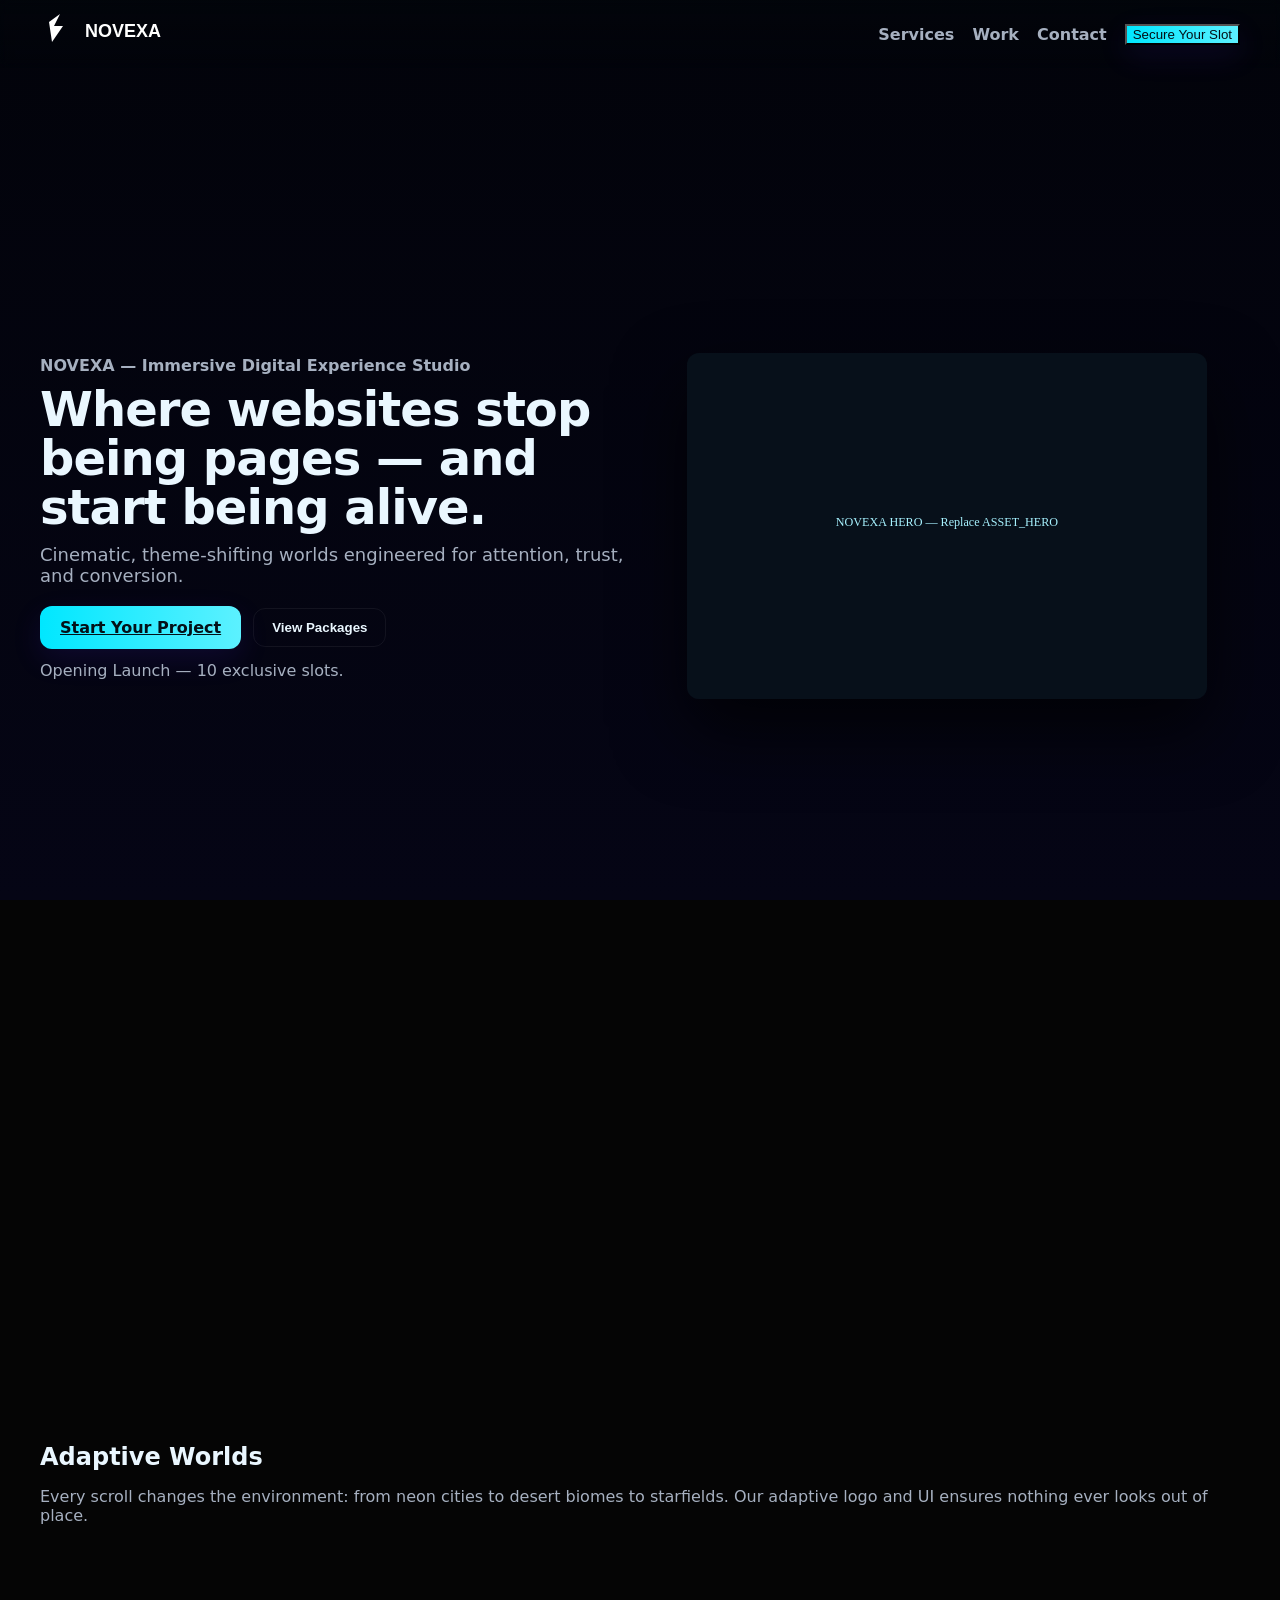
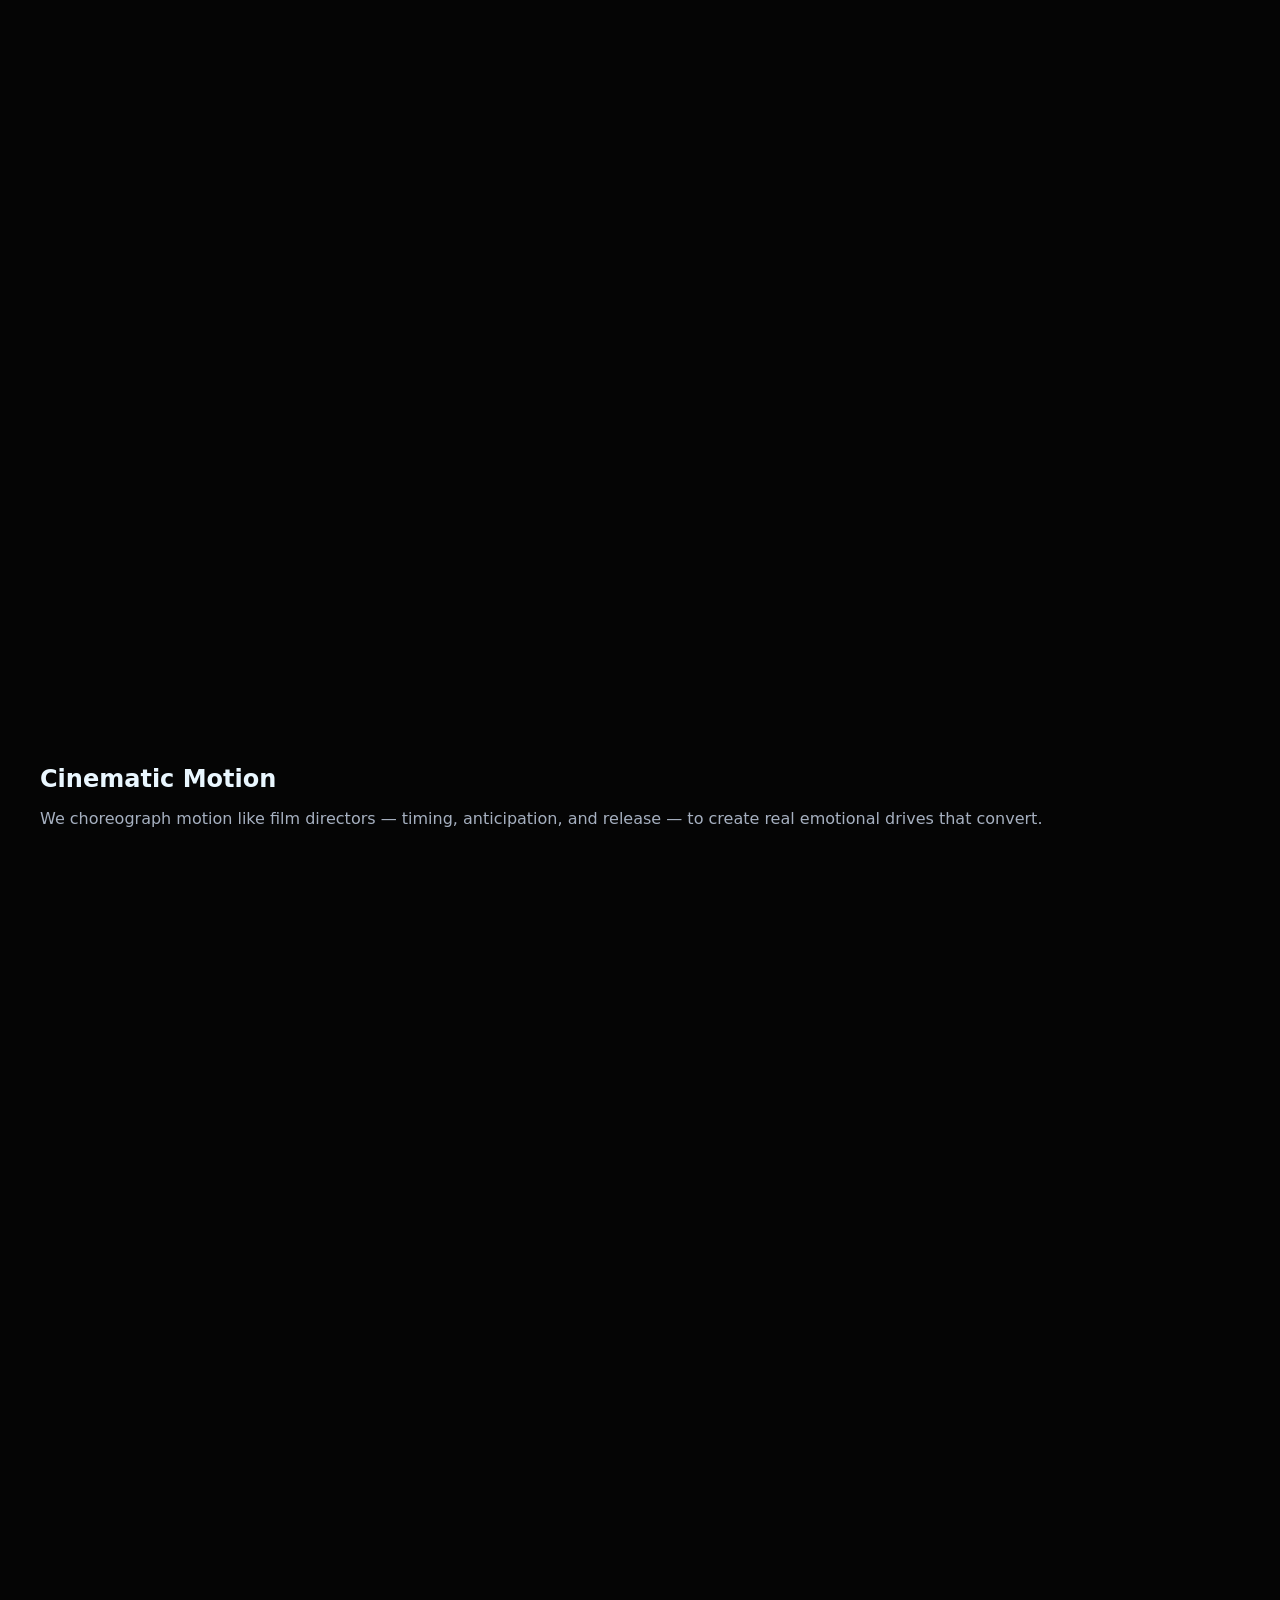
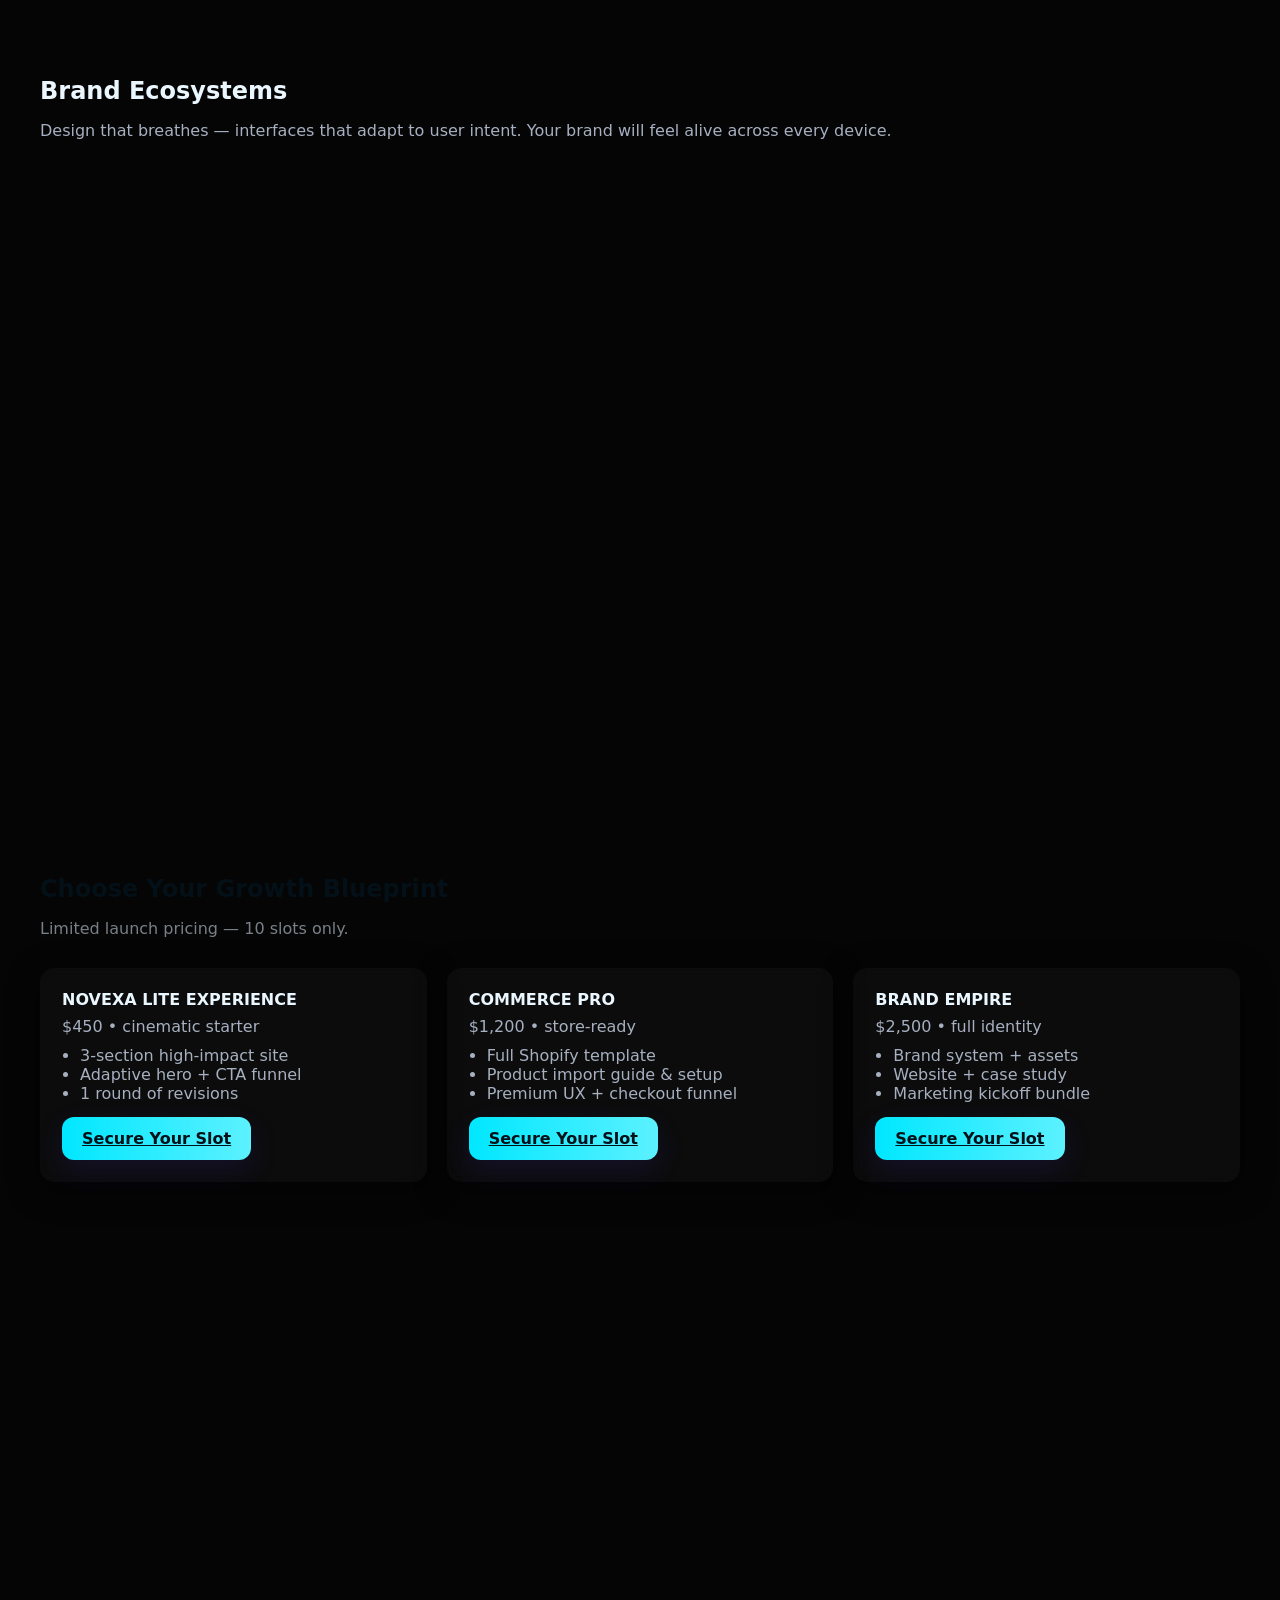
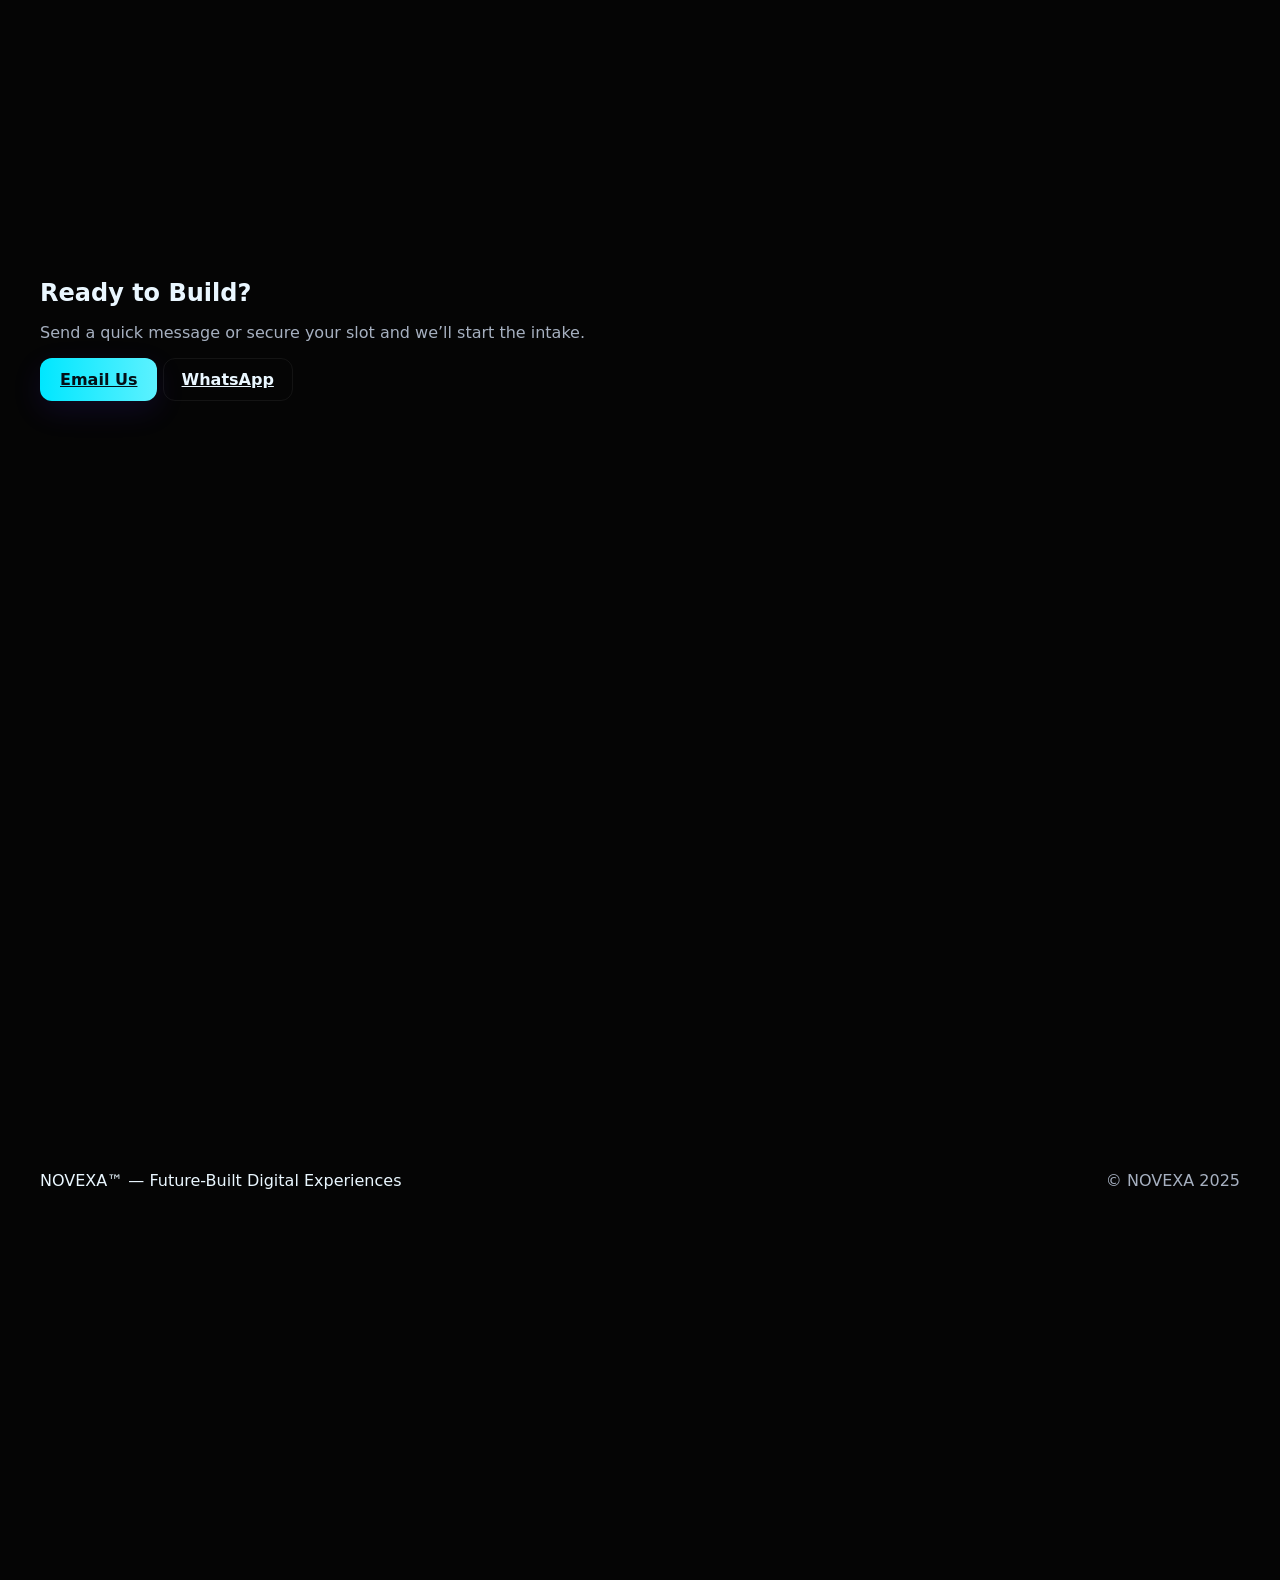
==== index.html @ 8b615572 "Update index.html" ====
<!-- START OF NOVEXA single-file site -->
<!doctype html>
<html lang="en">
<head>
<meta charset="utf-8" />
<meta name="viewport" content="width=device-width,initial-scale=1" />
<title>NOVEXA — Immersive Digital Experience Studio</title>
<style>
:root{
  --bg:#050505;--panel:rgba(255,255,255,0.03);--text:#EAF7FF;--muted:#A6B0C0;
  --accent1:#00C8FF;--accent2:#5B2FFD;--transition:350ms cubic-bezier(.16,.8,.24,1);
  --max-width:1200px;
}
html,body{height:100%;margin:0;padding:0;background:var(--bg);color:var(--text);font-family:Inter,system-ui,Arial;-webkit-font-smoothing:antialiased}
#novexa-app{min-height:100vh;}

/* Header */
.site-header{position:fixed;top:0;left:0;right:0;z-index:999;background:linear-gradient(180deg, rgba(2,6,11,0.6), rgba(2,6,11,0.15));backdrop-filter: blur(6px);padding:12px 20px;}
.header-inner{max-width:var(--max-width);margin:0 auto;display:flex;align-items:center;justify-content:space-between;gap:12px;}
#novexa-logo{width:140px;height:auto;display:block;transition:filter var(--transition), transform var(--transition);}
.nav-links{display:flex;gap:18px;align-items:center;}
.nav-links a{color:var(--muted);text-decoration:none;font-weight:600}

/* Sections */
.novexa-section{min-height:80vh;padding:112px 20px 80px;display:flex;align-items:center;position:relative;}
.container{max-width:var(--max-width);margin:0 auto;width:100%;}
.novexa-hero{min-height:92vh;display:flex;align-items:center;}
.hero-stage{display:flex;gap:28px;align-items:center;}
.hero-left{flex:1;}
.hero-right{flex:1;display:flex;justify-content:center;align-items:center}

/* Hero text */
.kicker{color:var(--muted);font-weight:600;margin-bottom:10px}
.hero-title{font-size:48px;line-height:1.02;margin:0 0 12px;font-weight:800;letter-spacing:-0.02em}
.hero-sub{color:var(--muted);margin:0 0 20px;font-size:18px}
.btn{display:inline-block;padding:12px 20px;border-radius:12px;font-weight:700;cursor:pointer;border:none}
.btn-primary{background:linear-gradient(90deg,var(--accent1),var(--accent2));color:#041017;box-shadow:0 10px 30px rgba(91,47,253,0.12)}
.btn-outline{background:transparent;border:1px solid rgba(255,255,255,0.06);color:var(--text);padding:11px 18px;border-radius:12px}

/* Packages */
.pricing-grid{display:grid;grid-template-columns:repeat(auto-fit,minmax(220px,1fr));gap:20px;margin-top:30px}
.pkg{background:var(--panel);padding:22px;border-radius:14px;backdrop-filter: blur(6px);box-shadow:0 8px 30px rgba(0,0,0,0.6);transition:transform var(--transition)}
.pkg:hover{transform:translateY(-8px)}
.pkg h4{margin:0 0 6px;font-size:16px}

/* Modal */
#novexa-modal{display:none;position:fixed;inset:0;background:rgba(2,6,11,0.75);z-index:2200;align-items:center;justify-content:center}
.modal-card{background:#061018;padding:20px;border-radius:12px;max-width:720px;width:94%}

/* logos switching helpers */
.use-white { filter: none; }
.use-black svg * { fill: #000 !important; }

/* theme specific helpers (can be extended) */
body[data-theme="neon"]{ --accent1:#00E7FF; --accent2:#5CF1FF; background:linear-gradient(180deg,#02030a,#050515) }
body[data-theme="light"]{ background:#F6F7FB; color:#07101a }
body[data-theme="desert"]{ background:linear-gradient(180deg,#0e0b06,#1b140d) }
body[data-theme="space"]{ background:linear-gradient(180deg,#030617,#0b1220) }

/* Responsive */
@media (max-width:900px){
  .hero-title{font-size:28px}
  #novexa-logo{width:110px}
  .hero-stage{flex-direction:column-reverse;gap:20px}
  .novexa-section{padding:48px 12px}
}
</style>

</head>
<body>
<div id="novexa-app">
  <!-- HEADER -->
  <header class="site-header" role="banner">
    <div class="header-inner">
      <div id="novexa-logo" class="use-white" aria-hidden="false">
        <svg width="220" height="40" viewBox="0 0 440 80" xmlns="http://www.w3.org/2000/svg" aria-label="NOVEXA logo">
          <g fill="#FFFFFF" transform="translate(0,0)">
            <text x="90" y="50" font-family="Space Grotesk, Arial" font-size="36" font-weight="700">NOVEXA</text>
            <path d="M18 20 L40 4 L28 28 L46 28 L24 60 Z" fill="#FFFFFF" transform="translate(0,0)"/>
          </g>
        </svg>
      </div>

      <nav class="nav-links" role="navigation" aria-label="Primary">
        <a href="#services">Services</a>
        <a href="#case-studies">Work</a>
        <a href="#contact">Contact</a>
        <button class="btn-primary" id="openModalTop">Secure Your Slot</button>
      </nav>
    </div>
  </header>

  <!-- HERO -->
  <main>
    <section class="novexa-section novexa-hero" data-theme="neon" id="home">
      <div class="container">
        <div class="hero-stage">
          <div class="hero-left">
            <div class="kicker">NOVEXA — Immersive Digital Experience Studio</div>
            <h1 class="hero-title">Where websites stop being pages — and start being alive.</h1>
            <p class="hero-sub">Cinematic, theme-shifting worlds engineered for attention, trust, and conversion.</p>
            <div style="display:flex;gap:12px;align-items:center">
              <a class="btn btn-primary" href="mailto:novexa.designs@gmail.com?subject=Start%20Project%20-%20NOVEXA">Start Your Project</a>
              <button class="btn btn-outline" id="scrollToPackages">View Packages</button>
            </div>
            <p style="margin-top:12px;color:var(--muted)">Opening Launch — 10 exclusive slots.</p>
          </div>

          <div class="hero-right">
            <img id="hero-img" src="ASSET_HERO" alt="hero visual" style="max-width:520px;border-radius:12px;box-shadow:0 30px 70px rgba(0,0,0,0.7)" />
          </div>
        </div>
      </div>
    </section>

    <section class="novexa-section" data-theme="desert">
      <div class="container">
        <h2 style="margin:0 0 10px">Adaptive Worlds</h2>
        <p style="color:var(--muted)">Every scroll changes the environment: from neon cities to desert biomes to starfields. Our adaptive logo and UI ensures nothing ever looks out of place.</p>
      </div>
    </section>

    <section class="novexa-section" data-theme="space">
      <div class="container">
        <h2 style="margin:0 0 10px">Cinematic Motion</h2>
        <p style="color:var(--muted)">We choreograph motion like film directors — timing, anticipation, and release — to create real emotional drives that convert.</p>
      </div>
    </section>

    <section class="novexa-section" data-theme="jungle">
      <div class="container">
        <h2 style="margin:0 0 10px">Brand Ecosystems</h2>
        <p style="color:var(--muted)">Design that breathes — interfaces that adapt to user intent. Your brand will feel alive across every device.</p>
      </div>
    </section>

    <section class="novexa-section" id="packages" data-theme="light">
      <div class="container">
        <h2 style="margin:0 0 10px;color:#041017">Choose Your Growth Blueprint</h2>
        <p style="color:#7a8088;margin-bottom:20px">Limited launch pricing — 10 slots only.</p>

        <div class="pricing-grid">
          <div class="pkg">
            <h4>NOVEXA LITE EXPERIENCE</h4>
            <div style="margin:8px 0;color:var(--muted)">$450 • cinematic starter</div>
            <ul style="margin:10px 0 0;padding-left:18px;color:var(--muted)">
              <li>3-section high-impact site</li>
              <li>Adaptive hero + CTA funnel</li>
              <li>1 round of revisions</li>
            </ul>
            <div style="margin-top:14px"><a class="btn btn-primary select-btn" data-pkg="NOVEXA LITE" href="#">Secure Your Slot</a></div>
          </div>

          <div class="pkg">
            <h4>COMMERCE PRO</h4>
            <div style="margin:8px 0;color:var(--muted)">$1,200 • store-ready</div>
            <ul style="margin:10px 0 0;padding-left:18px;color:var(--muted)">
              <li>Full Shopify template</li>
              <li>Product import guide & setup</li>
              <li>Premium UX + checkout funnel</li>
            </ul>
            <div style="margin-top:14px"><a class="btn btn-primary select-btn" data-pkg="COMMERCE PRO" href="#">Secure Your Slot</a></div>
          </div>

          <div class="pkg">
            <h4>BRAND EMPIRE</h4>
            <div style="margin:8px 0;color:var(--muted)">$2,500 • full identity</div>
            <ul style="margin:10px 0 0;padding-left:18px;color:var(--muted)">
              <li>Brand system + assets</li>
              <li>Website + case study</li>
              <li>Marketing kickoff bundle</li>
            </ul>
            <div style="margin-top:14px"><a class="btn btn-primary select-btn" data-pkg="BRAND EMPIRE" href="#">Secure Your Slot</a></div>
          </div>
        </div>
      </div>
    </section>

    <section class="novexa-section" id="contact" data-theme="neon">
      <div class="container">
        <h2 style="margin:0 0 10px">Ready to Build?</h2>
        <p style="color:var(--muted)">Send a quick message or secure your slot and we’ll start the intake.</p>
        <div style="margin-top:16px">
          <a class="btn btn-primary" href="mailto:novexa.designs@gmail.com?subject=Contact%20-%20NOVEXA">Email Us</a>
          <a class="btn btn-outline" href="https://wa.me/92XXXXXXXXXX?text=I%20want%20to%20start%20my%20project%20with%20NOVEXA">WhatsApp</a>
        </div>
      </div>
    </section>

    <footer class="novexa-section" data-theme="space" style="padding:40px 20px;">
      <div class="container">
        <div style="display:flex;justify-content:space-between;align-items:center;gap:12px;flex-wrap:wrap">
          <div>NOVEXA™ — Future-Built Digital Experiences</div>
          <div style="color:var(--muted)">© NOVEXA 2025</div>
        </div>
      </div>
    </footer>
  </main>
</div>

<!-- Modal / Intake (simple mailto fallback) -->
<div id="novexa-modal" aria-hidden="true">
  <div class="modal-card">
    <h3 style="margin-top:0">Quick Project Intake</h3>
    <form id="novexa-intake">
      <input name="brand" placeholder="Brand / Project name" style="width:100%;padding:10px;margin:6px 0;border-radius:8px;border:none;background:#011118;color:var(--text)" required>
      <input name="goal" placeholder="Main goal (sales, trust, launch)" style="width:100%;padding:10px;margin:6px 0;border-radius:8px;border:none;background:#011118;color:var(--text)" required>
      <input name="website" placeholder="Current website (if any)" style="width:100%;padding:10px;margin:6px 0;border-radius:8px;border:none;background:#011118;color:var(--text)">
      <input name="contact" placeholder="WhatsApp / Phone" style="width:100%;padding:10px;margin:6px 0;border-radius:8px;border:none;background:#011118;color:var(--text)" required>
      <div style="display:flex;gap:8px;margin-top:10px">
        <button type="submit" class="btn btn-primary">Submit</button>
        <button type="button" id="novexa-close" class="btn btn-outline">Cancel</button>
      </div>
    </form>
  </div>
</div>

<script>
/* ---------- Theme & Logo Controller ---------- */
function applyTheme(theme){
  document.body.dataset.theme = theme;
  const logo = document.getElementById('novexa-logo');
  if(!logo) return;
  const useBlack = (theme === 'light' || theme === 'desert');
  if(useBlack){ logo.classList.remove('use-white'); logo.classList.add('use-black'); }
  else { logo.classList.remove('use-black'); logo.classList.add('use-white'); }
}
window.applyTheme = applyTheme;

/* IntersectionObserver to detect active section (45% visible) */
(function(){
  const sections = document.querySelectorAll('[data-theme]');
  if(!sections.length) return;
  const obs = new IntersectionObserver((entries)=>{
    entries.forEach(e=>{
      if(e.isIntersecting){
        const t = e.target.getAttribute('data-theme') || 'neon';
        if(window.applyTheme) window.applyTheme(t);
      }
    });
  }, {threshold:0.45});
  sections.forEach(s=>obs.observe(s));
})();

/* Modal handling and intake -> mailto fallback */
document.getElementById('openModalTop').addEventListener('click', ()=> { openModal(); });
document.querySelectorAll('.select-btn').forEach(b=>{
  b.addEventListener('click', (ev)=>{ ev.preventDefault(); openModal(b.dataset.pkg); });
});
function openModal(pkg){
  const modal = document.getElementById('novexa-modal');
  modal.style.display='flex';
  modal.setAttribute('aria-hidden','false');
  if(pkg){
    const el = document.querySelector('#novexa-intake input[name="goal"]');
    if(el) el.value = pkg;
  }
}
document.getElementById('novexa-close').addEventListener('click', ()=> {
  const modal = document.getElementById('novexa-modal');
  modal.style.display='none';
  modal.setAttribute('aria-hidden','true');
});

/* intake submit - mailto */
document.getElementById('novexa-intake').addEventListener('submit', function(e){
  e.preventDefault();
  const fm = new FormData(this);
  const body = encodeURIComponent(
    `Brand/Project: ${fm.get('brand')}\nMain goal: ${fm.get('goal')}\nWebsite: ${fm.get('website')}\nContact: ${fm.get('contact')}`
  );
  const mail = `mailto:novexa.designs@gmail.com?subject=NOVEXA%20Intake&body=${body}`;
  window.location.href = mail;
});

/* Scroll helper for "View Packages" */
document.getElementById('scrollToPackages').addEventListener('click', ()=> {
  const el = document.getElementById('packages');
  if(el) el.scrollIntoView({behavior:'smooth', block:'start'});
});

/* small safety: replace placeholder asset URLs automatically if empty */
(function(){
  const hero = document.getElementById('hero-img');
  if(hero && hero.src.includes('ASSET_HERO')) {
    hero.src = 'data:image/svg+xml;utf8,' + encodeURIComponent('<svg xmlns="http://www.w3.org/2000/svg" width="1200" height="800"><rect width="100%" height="100%" fill="#07101a"/><text x="50%" y="50%" font-size="28" fill="#a7f2ff" text-anchor="middle">NOVEXA HERO — Replace ASSET_HERO</text></svg>');
  }
})();
</script>
</body>
</html>
<!-- END OF NOVEXA single-file site -->
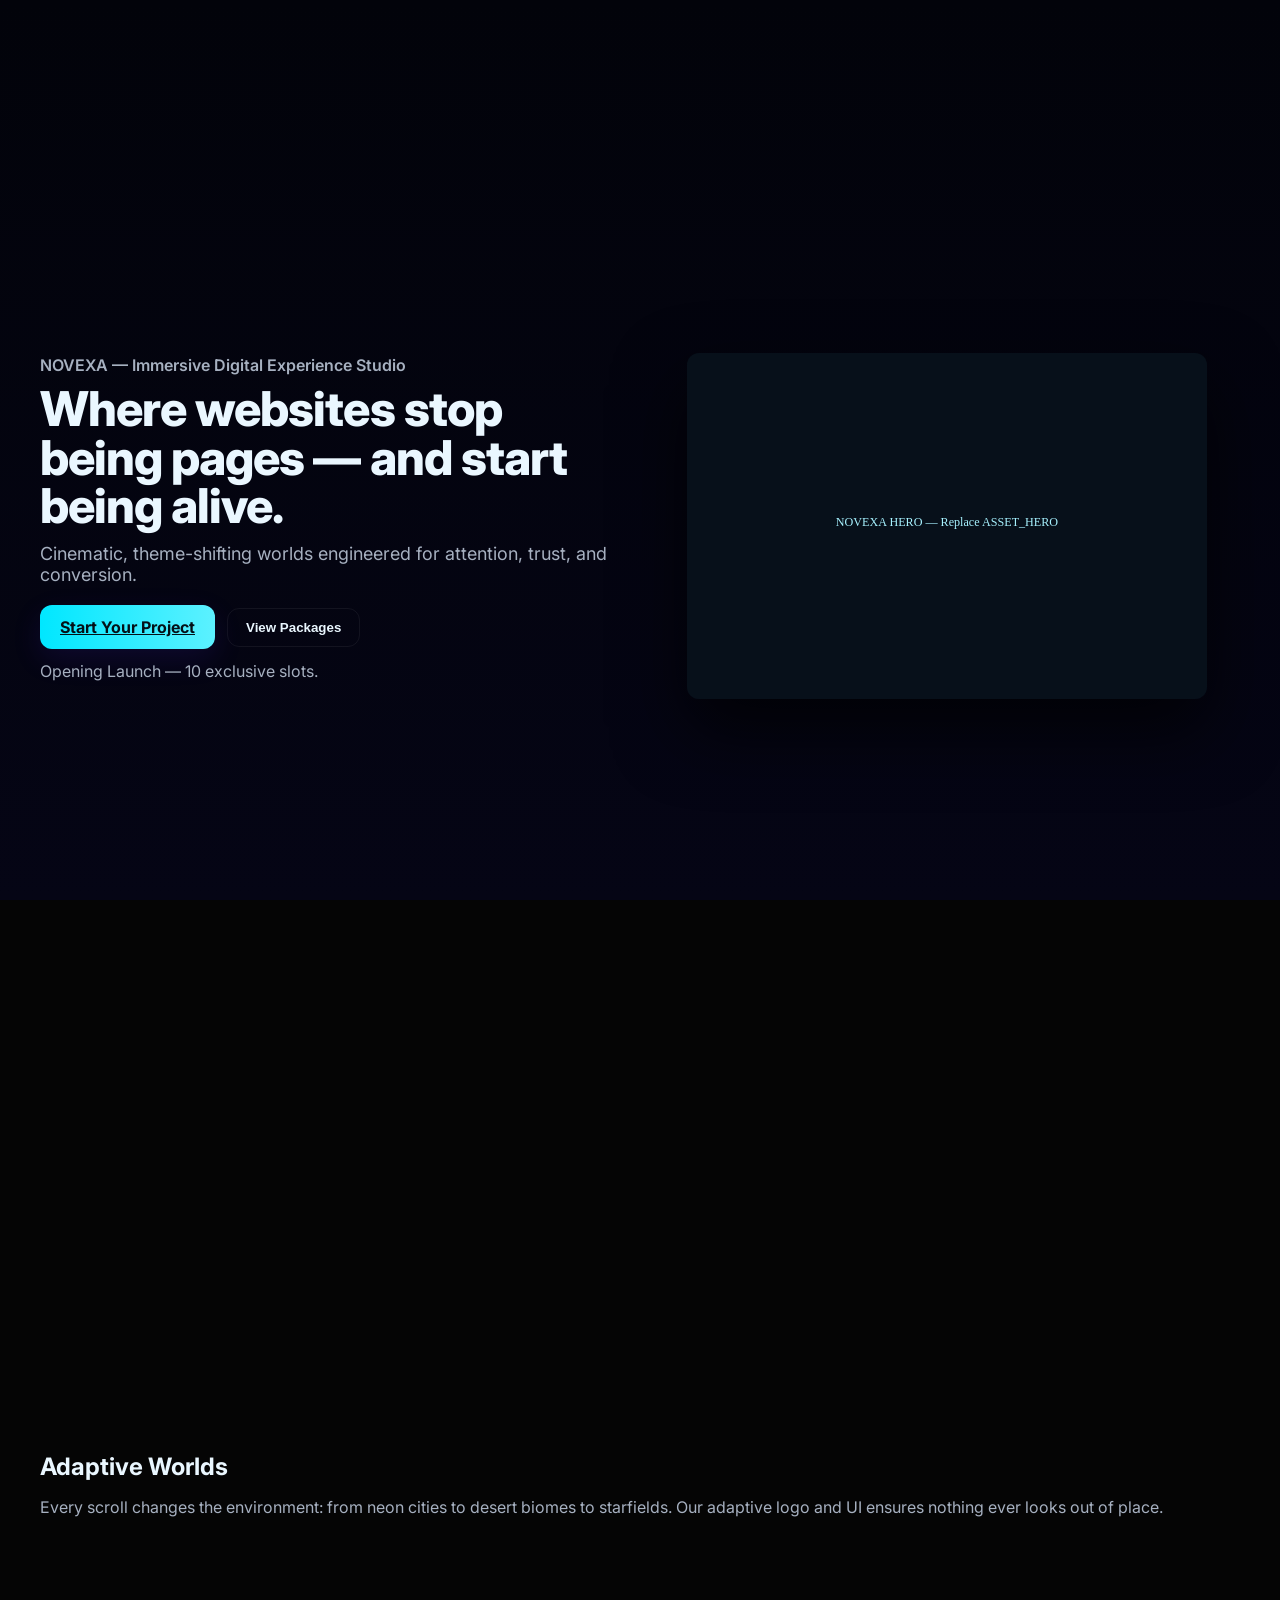
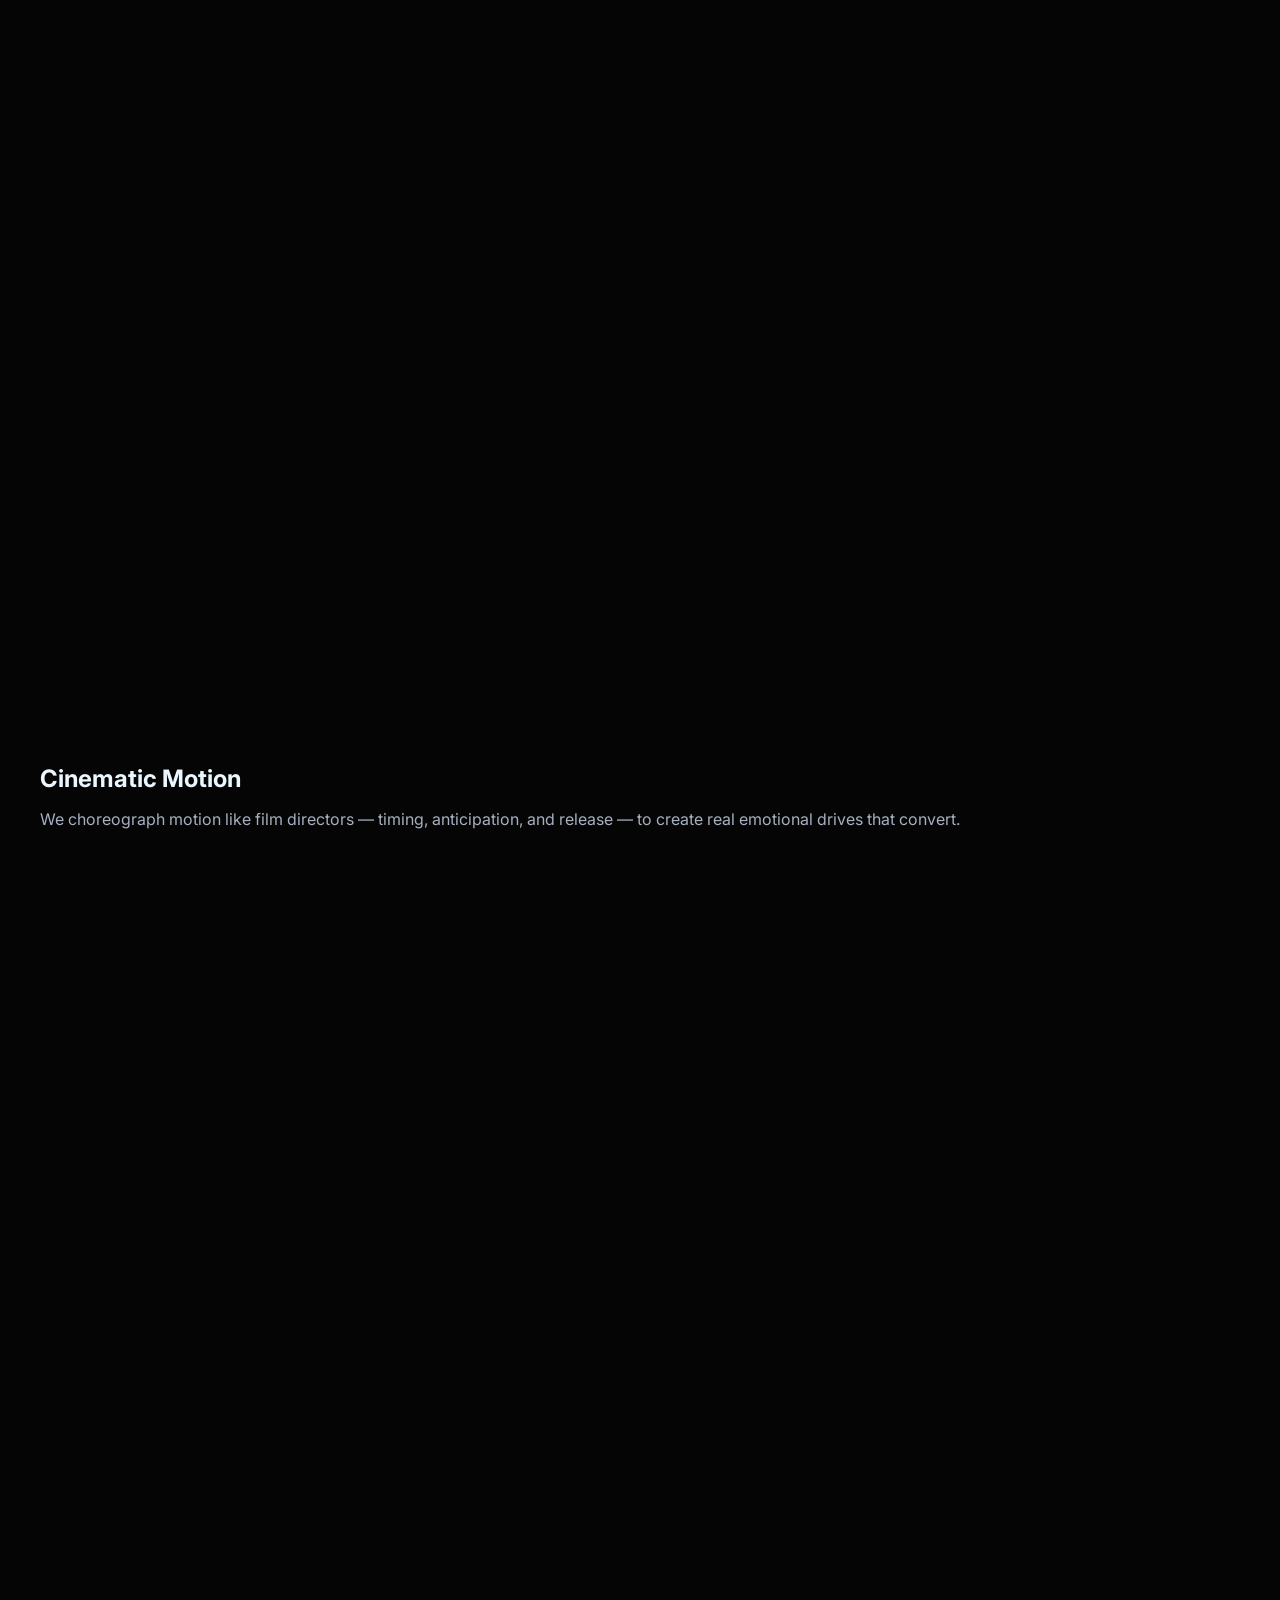
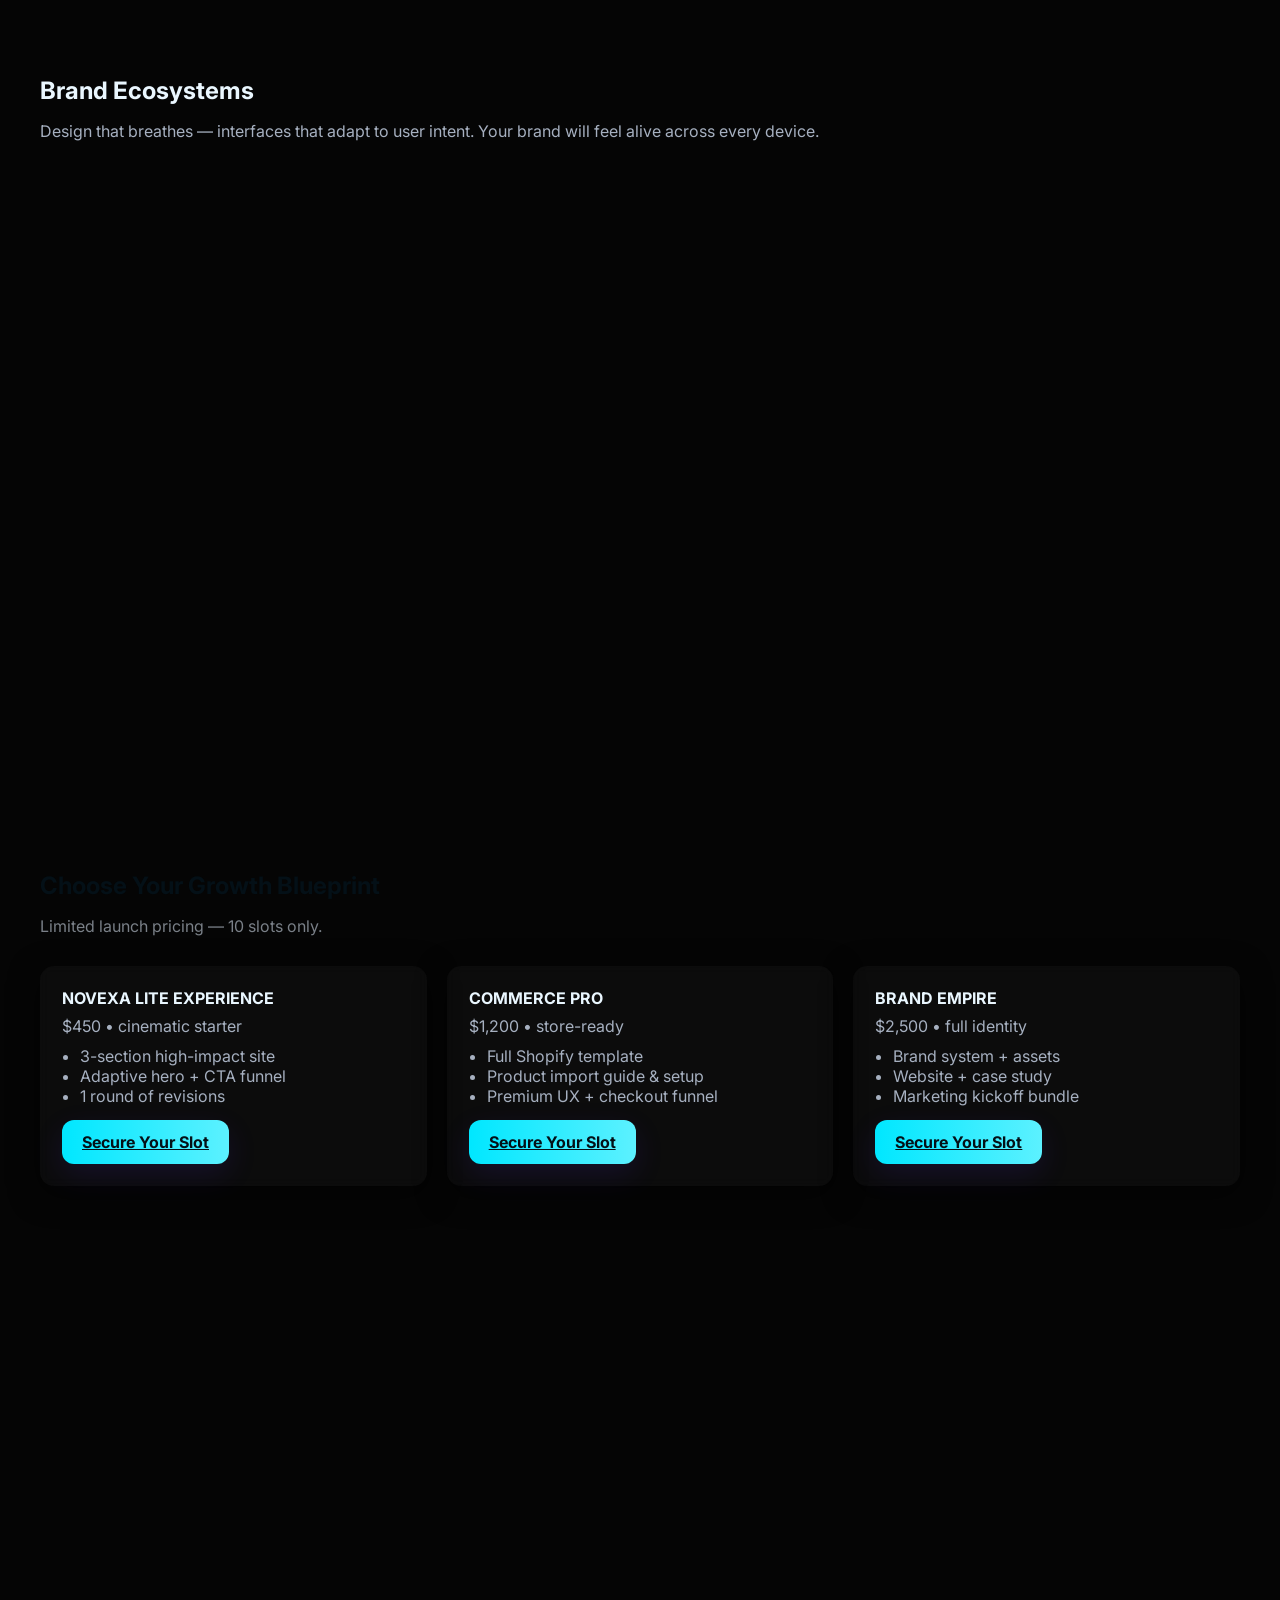
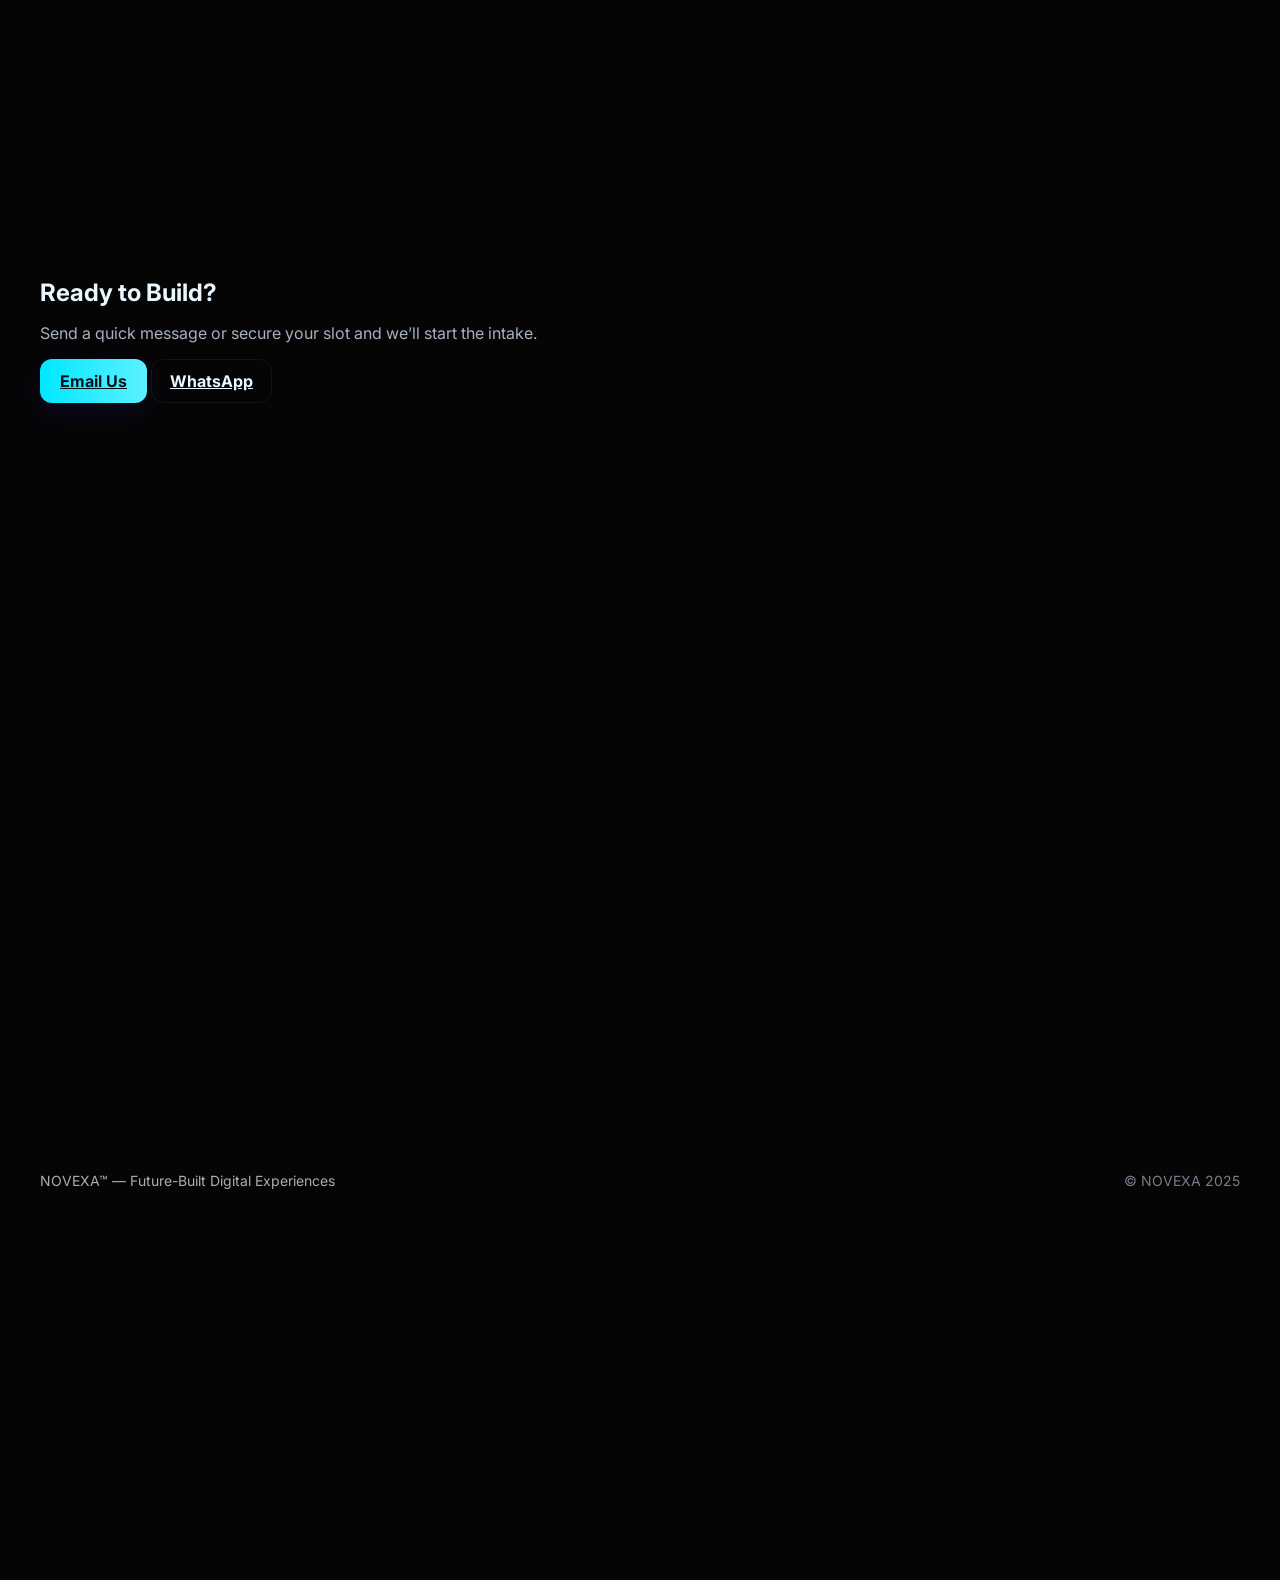
==== commit d8c02f74: "Update index.html" ====
--- a/index.html
+++ b/index.html
@@ -2,6 +2,28 @@
 <!doctype html>
 <html lang="en">
 <head>
+<meta charset="utf-8" />
+<meta name="viewport" content="width=device-width,initial-scale=1" />
+<title>NOVEXA — Immersive Digital Experience Studio</title>
+<meta name="description" content="NOVEXA — cinematic, psychology-driven web and brand experiences. High-conversion design and identity systems for ambitious brands." />
+<meta name="theme-color" content="#00121a"/>
+<!-- Open Graph -->
+<meta property="og:title" content="NOVEXA — Immersive Digital Experience Studio" />
+<meta property="og:description" content="Cinematic, psychology-driven digital experiences built to convert." />
+<meta property="og:type" content="website" />
+<meta property="og:url" content="https://novexadesigns-dev.github.io/NovexaDesigns/" />
+<meta property="og:image" content="ASSET_OG_IMAGE" />
+<link rel="icon" href="ASSET_FAVICON" />
+<!-- Fonts (preload + fallback) -->
+<link rel="preconnect" href="https://fonts.gstatic.com" crossorigin>
+<link href="https://fonts.googleapis.com/css2?family=Inter:wght@300;400;600;800&family=Space+Grotesk:wght@600;700&display=swap" rel="stylesheet">
+<link rel="stylesheet" href="global.css">
+<!-- OPTIONAL: small inline critical styles (keeps FOUC down) -->
+<style>
+  html,body{height:100%;margin:0;padding:0;background:#050505;color:#EAF7FF;font-family:Inter,system-ui,Arial}
+  .site-header{opacity:0;transition:opacity .25s}
+</style>
+</head>
 <meta charset="utf-8" />
 <meta name="viewport" content="width=device-width,initial-scale=1" />
 <title>NOVEXA — Immersive Digital Experience Studio</title>
--- a/global.css
+++ b/global.css
@@ -0,0 +1,123 @@
+/* ===== Global Theme Variables ===== */
+
+:root {
+    --bg: #ffffff;
+    --text: #111111;
+    --accent: #00bfff;
+}
+
+[data-theme="dark"] {
+    --bg: #0a0a0a;
+    --text: #ffffff;
+    --accent: #4db8ff;
+}
+
+/* ===== Reset ===== */
+body {
+    margin: 0;
+    padding: 0;
+    font-family: "Poppins", sans-serif;
+    background: var(--bg);
+    color: var(--text);
+    transition: 0.3s ease-in-out;
+}
+
+/* ===== Header ===== */
+header {
+    padding: 20px 40px;
+    display: flex;
+    justify-content: space-between;
+    align-items: center;
+    background: var(--bg);
+}
+
+header img {
+    height: 40px;
+}
+
+nav a {
+    margin-left: 25px;
+    text-decoration: none;
+    color: var(--text);
+    font-weight: 500;
+}
+
+.theme-toggle {
+    padding: 8px 15px;
+    border-radius: 30px;
+    cursor: pointer;
+    background: var(--accent);
+    color: #000;
+    border: none;
+}
+
+/* ===== Hero Section ===== */
+.hero {
+    height: 90vh;
+    display: flex;
+    flex-direction: column;
+    justify-content: center;
+    align-items: center;
+    text-align: center;
+    padding: 0 20px;
+}
+
+.hero h1 {
+    font-size: 55px;
+    font-weight: 700;
+    margin: 0;
+}
+
+.hero p {
+    margin-top: 10px;
+    font-size: 18px;
+    opacity: 0.8;
+}
+
+.hero button {
+    margin-top: 25px;
+    padding: 12px 24px;
+    border-radius: 30px;
+    background: var(--accent);
+    border: none;
+    font-weight: 600;
+    cursor: pointer;
+}
+
+/* ===== Services Section ===== */
+.services {
+    padding: 100px 40px;
+}
+
+.services h2 {
+    text-align: center;
+    font-size: 40px;
+}
+
+.service-grid {
+    display: grid;
+    grid-template-columns: repeat(auto-fit, minmax(250px, 1fr));
+    gap: 40px;
+    margin-top: 40px;
+}
+
+.service-box {
+    padding: 30px;
+    border: 1px solid #333;
+    border-radius: 20px;
+    background: var(--bg);
+    transition: 0.3s;
+}
+
+.service-box:hover {
+    border-color: var(--accent);
+    transform: translateY(-5px);
+}
+
+/* ===== Footer ===== */
+footer {
+    text-align: center;
+    padding: 40px;
+    opacity: 0.7;
+    font-size: 14px;
+}
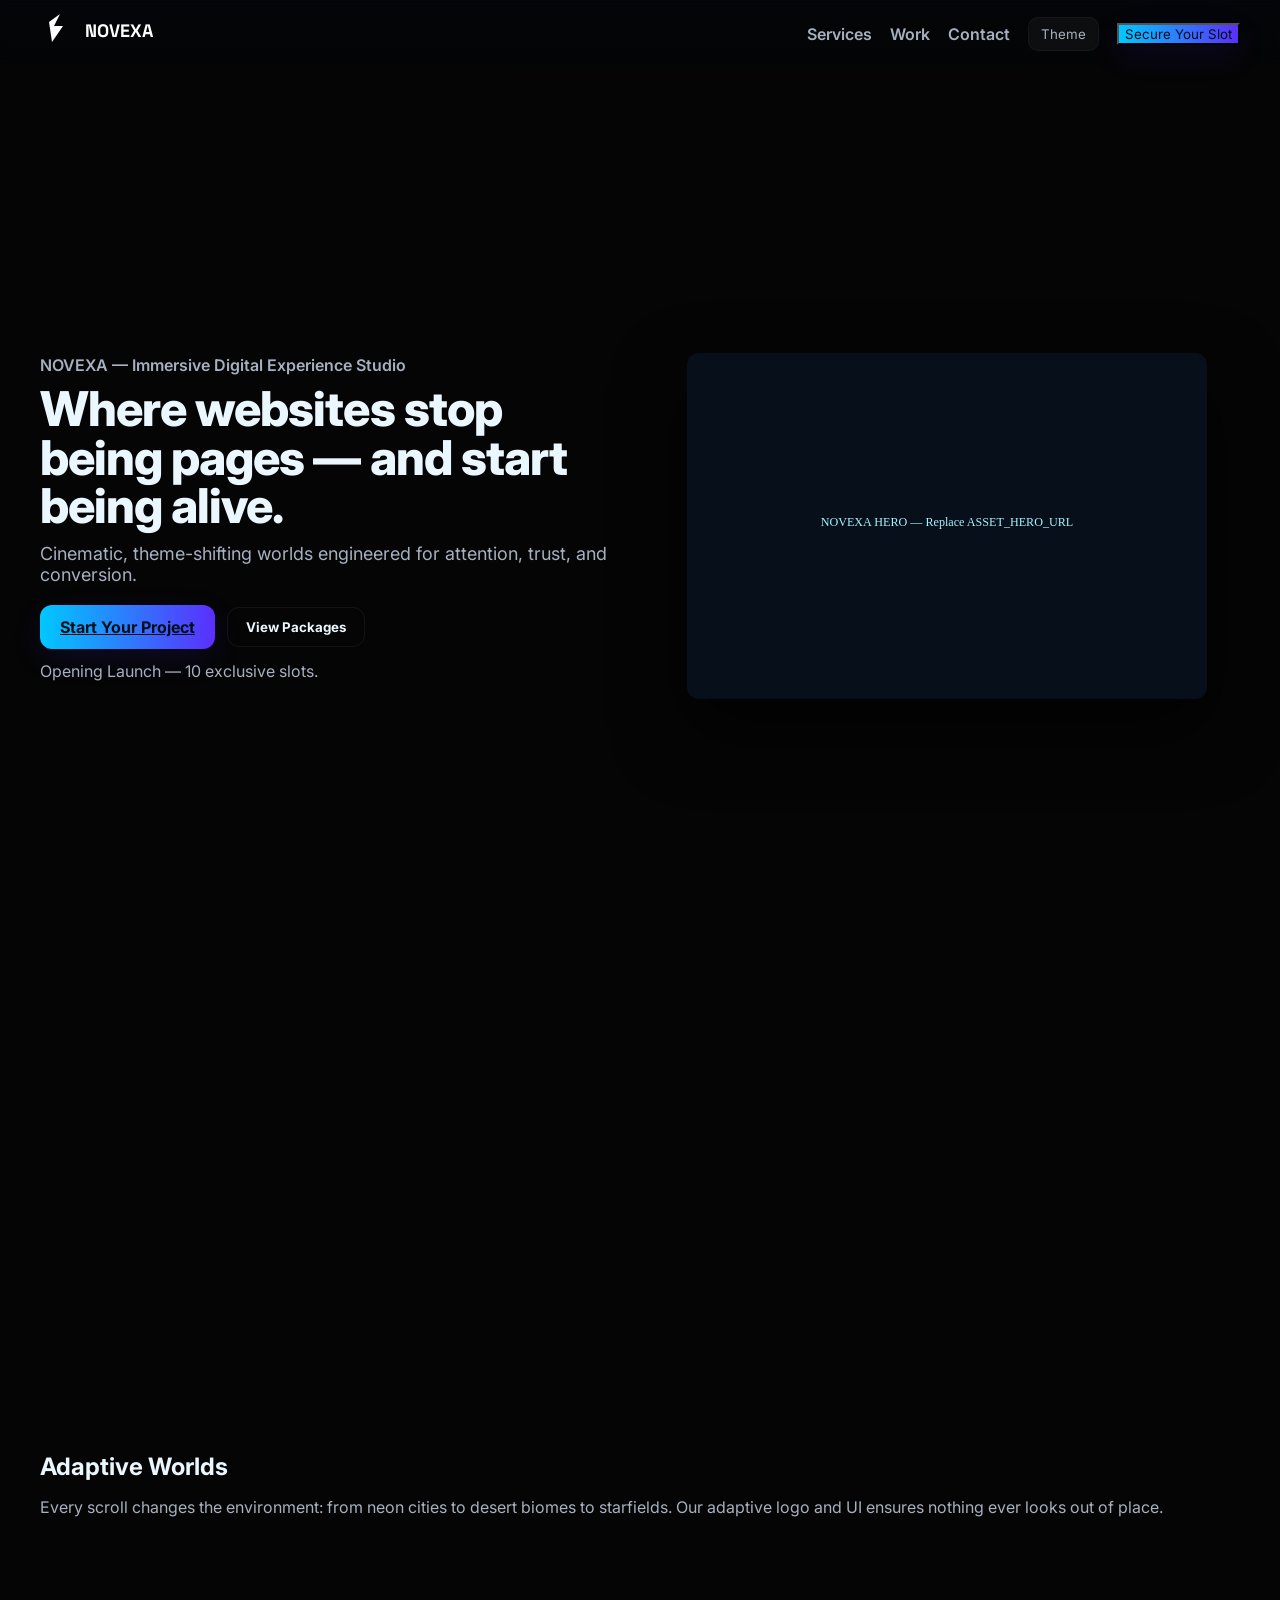
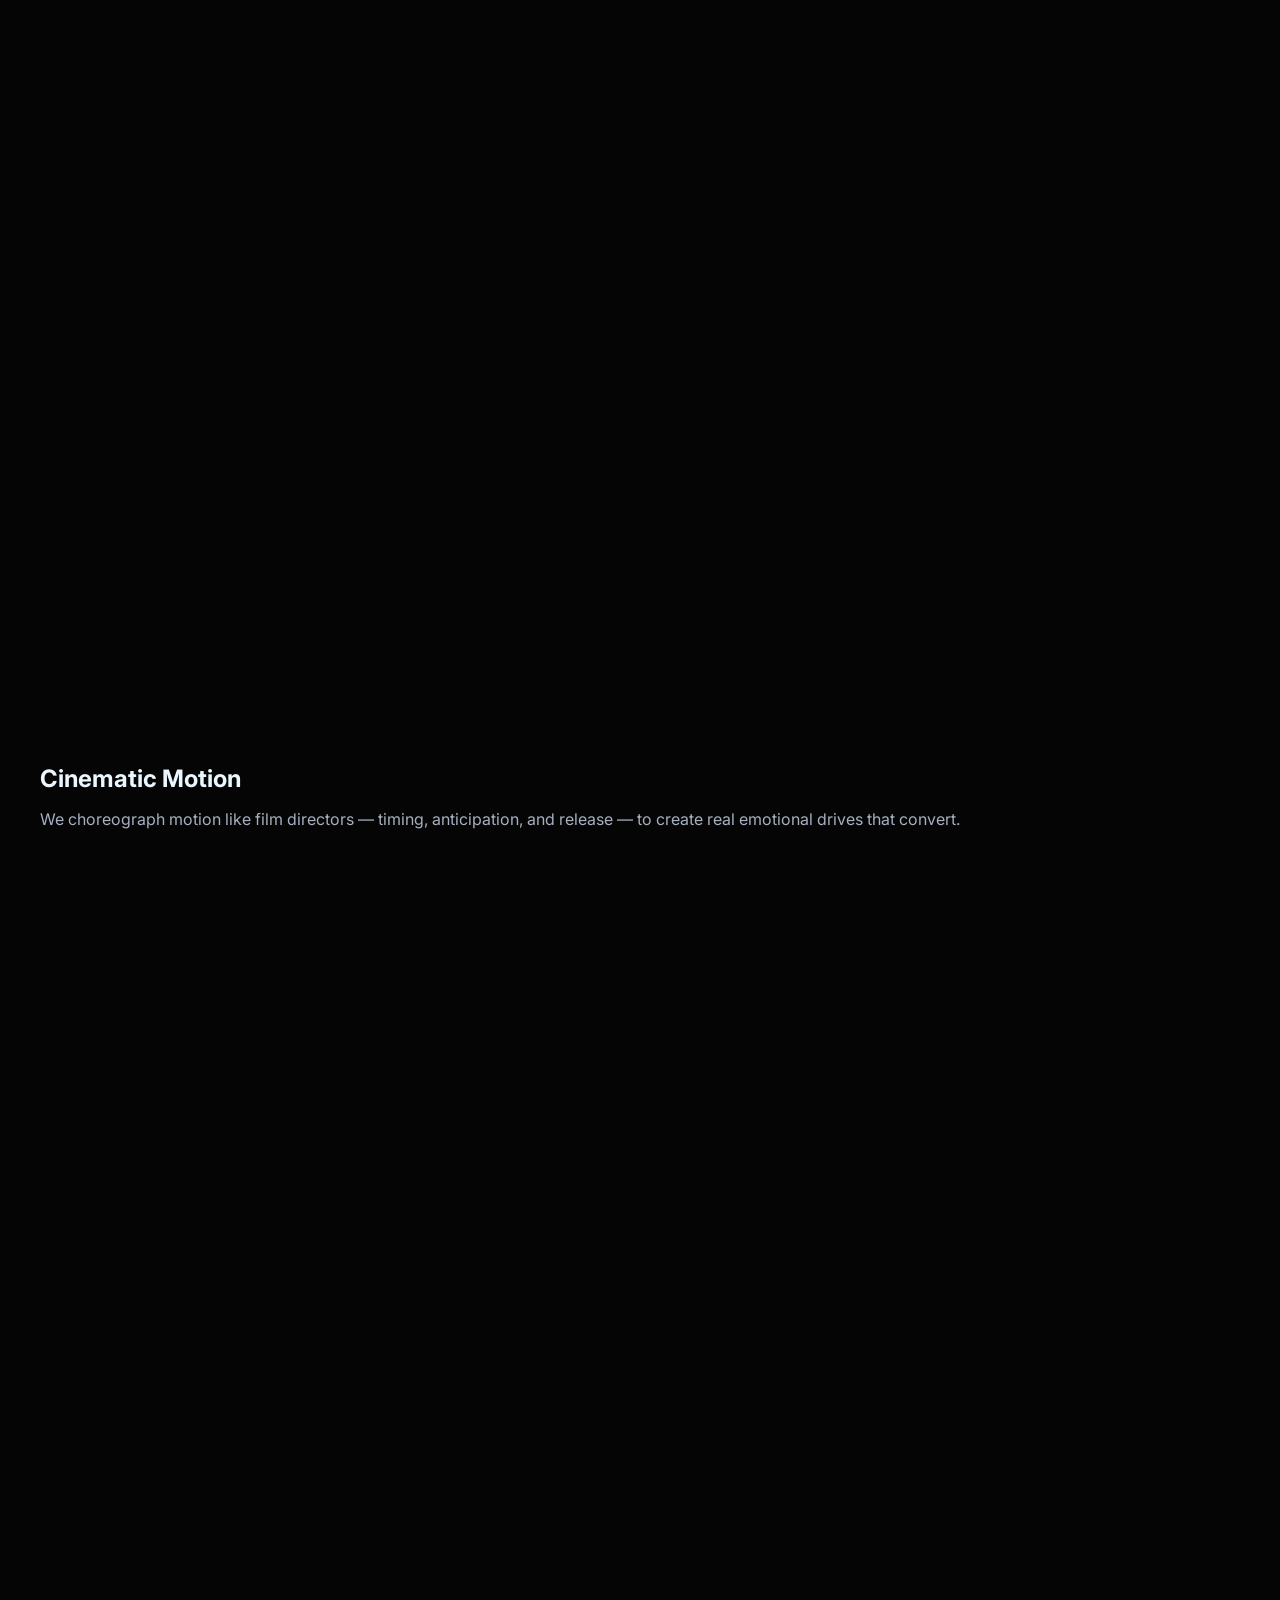
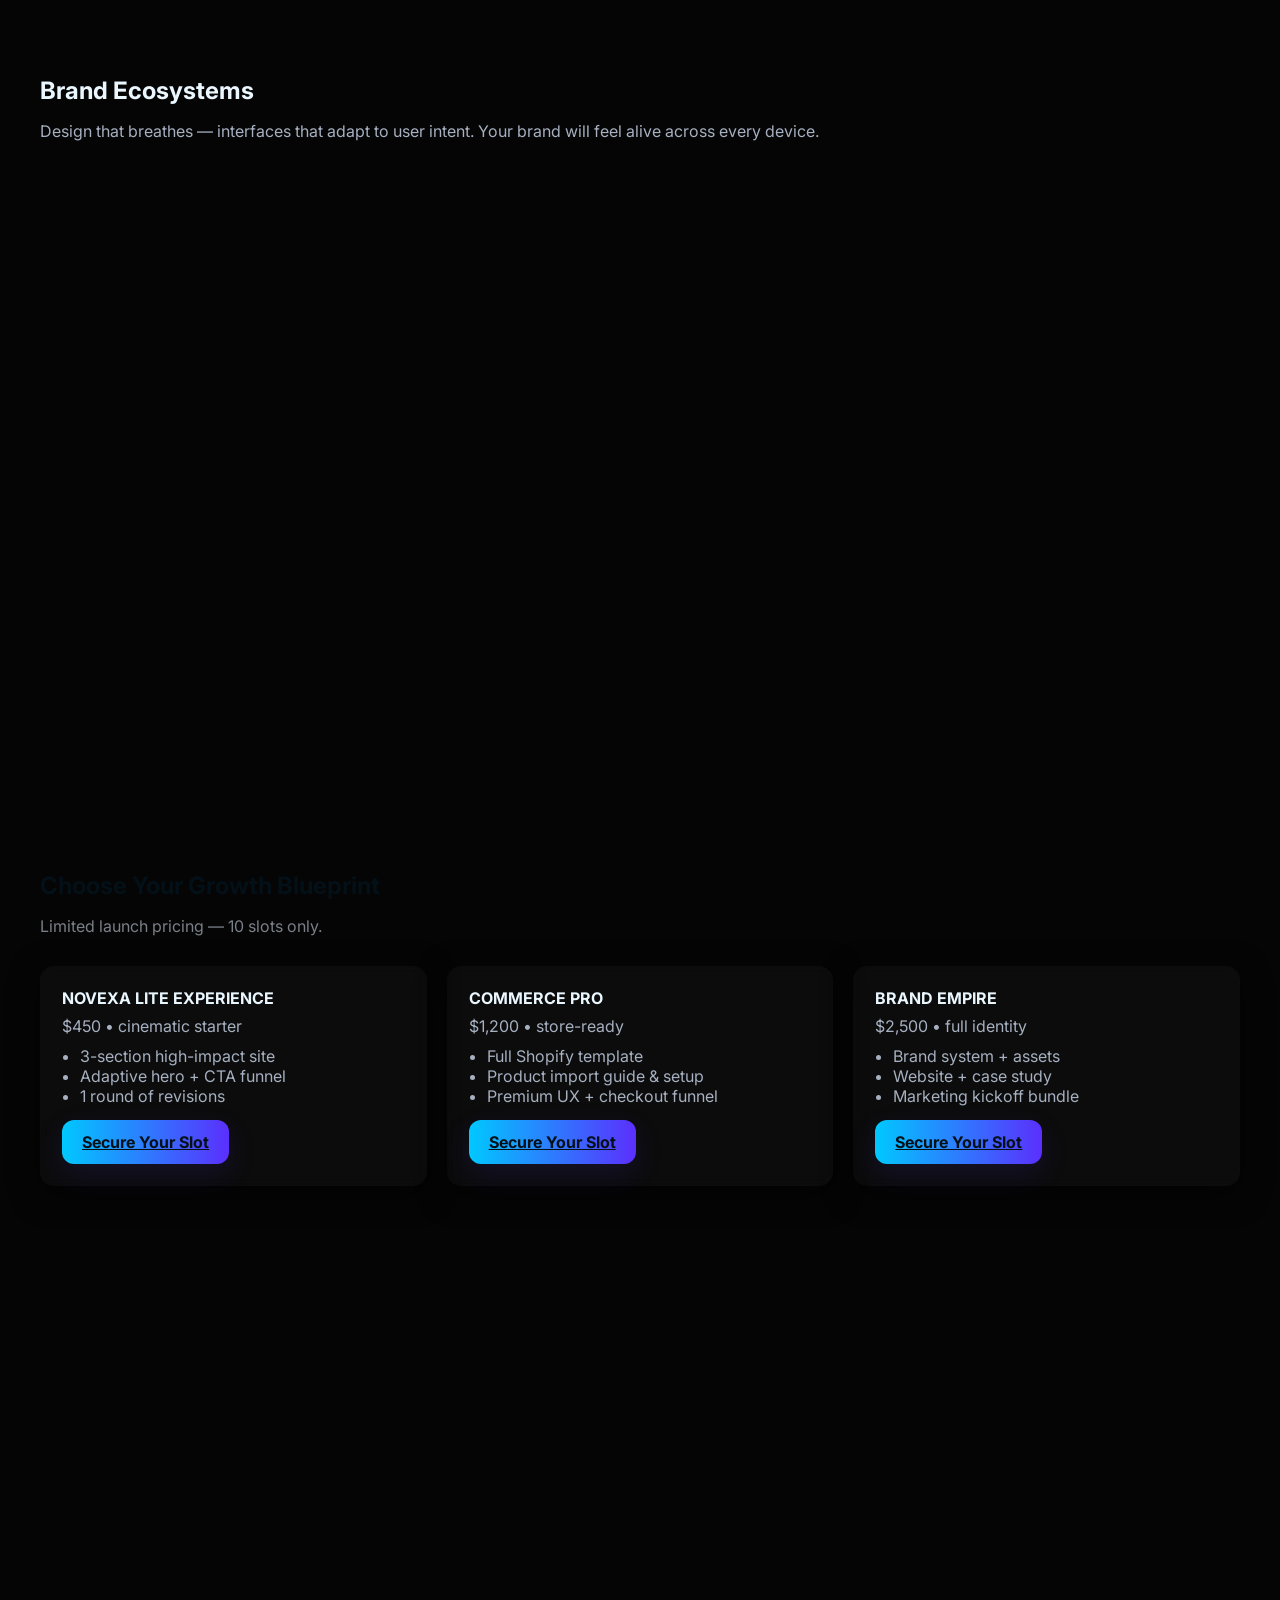
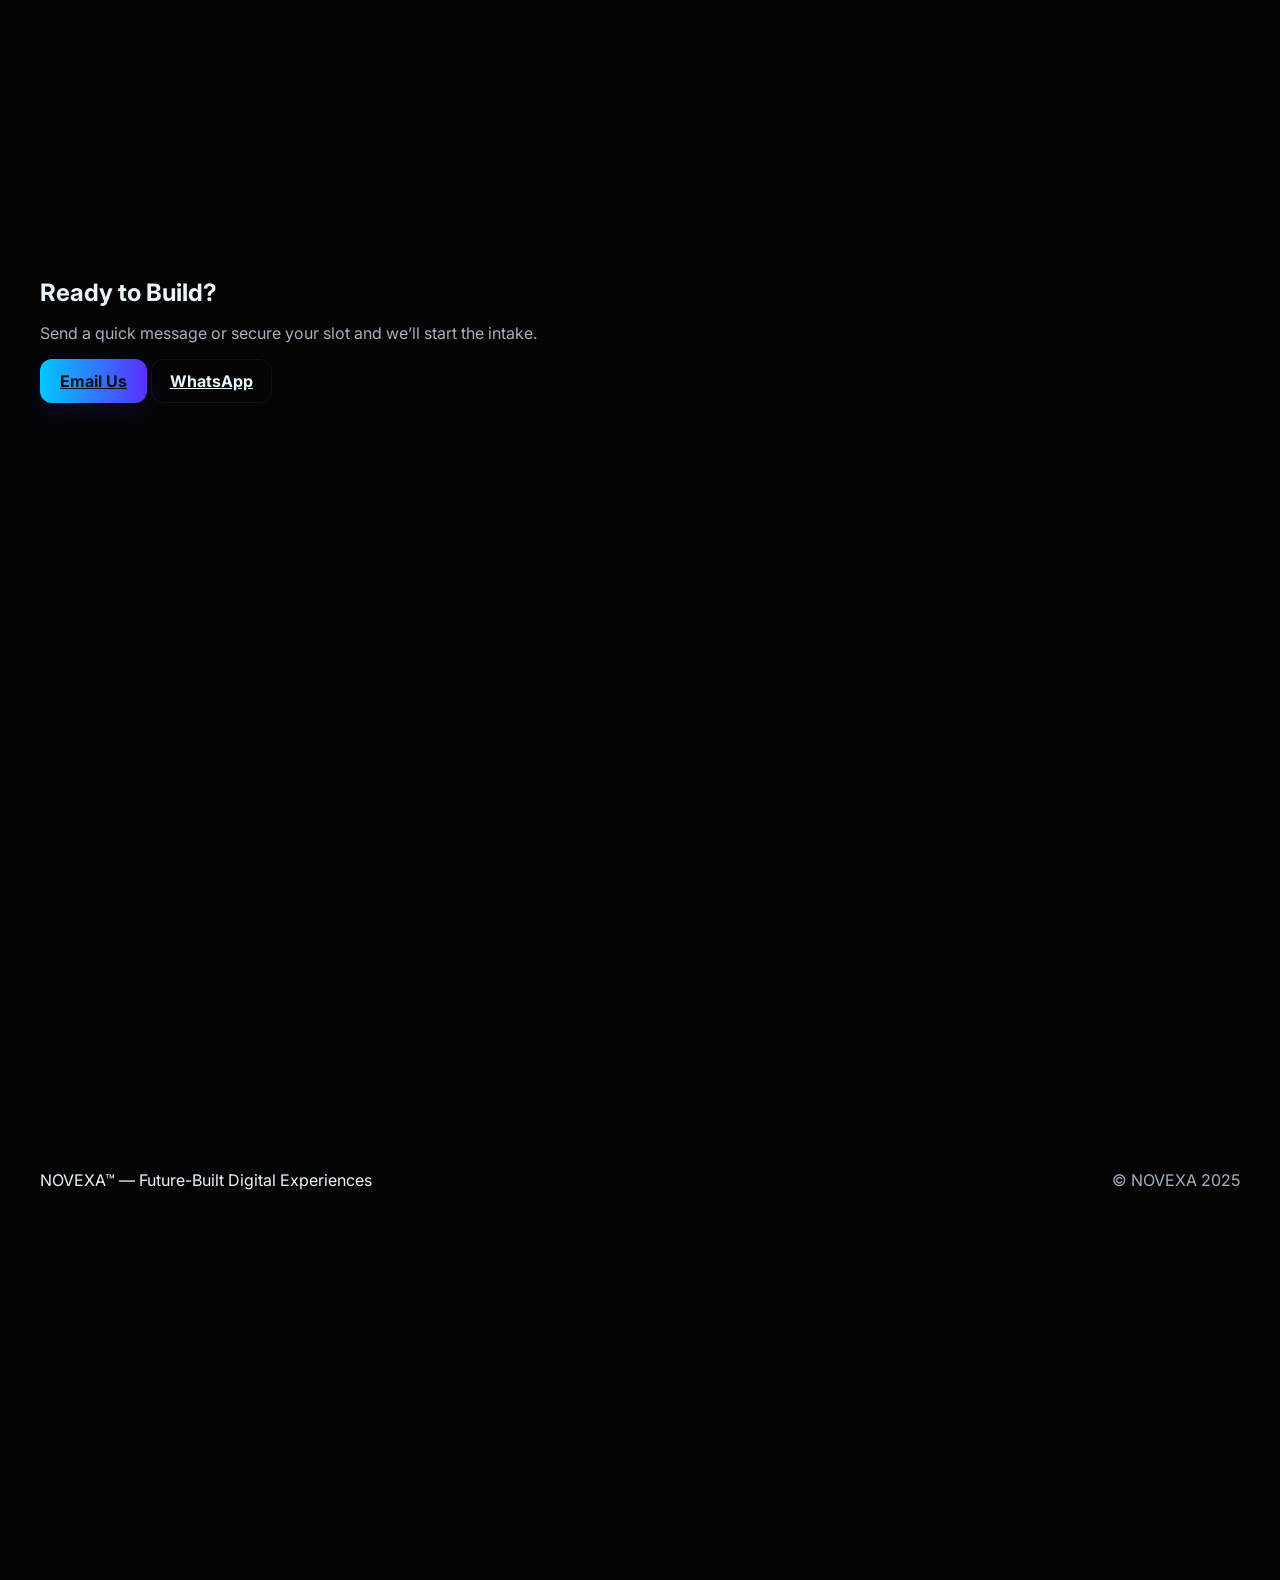
==== commit 6e911418: "Update index.html Updated index.html with complete website build" ====
--- a/index.html
+++ b/index.html
@@ -1,314 +1,356 @@
-<!-- START OF NOVEXA single-file site -->
+<!-- FULL NOVEXA single-file site — Paste entire file into index.html and commit -->
 <!doctype html>
 <html lang="en">
 <head>
-<meta charset="utf-8" />
-<meta name="viewport" content="width=device-width,initial-scale=1" />
-<title>NOVEXA — Immersive Digital Experience Studio</title>
-<meta name="description" content="NOVEXA — cinematic, psychology-driven web and brand experiences. High-conversion design and identity systems for ambitious brands." />
-<meta name="theme-color" content="#00121a"/>
-<!-- Open Graph -->
-<meta property="og:title" content="NOVEXA — Immersive Digital Experience Studio" />
-<meta property="og:description" content="Cinematic, psychology-driven digital experiences built to convert." />
-<meta property="og:type" content="website" />
-<meta property="og:url" content="https://novexadesigns-dev.github.io/NovexaDesigns/" />
-<meta property="og:image" content="ASSET_OG_IMAGE" />
-<link rel="icon" href="ASSET_FAVICON" />
-<!-- Fonts (preload + fallback) -->
-<link rel="preconnect" href="https://fonts.gstatic.com" crossorigin>
-<link href="https://fonts.googleapis.com/css2?family=Inter:wght@300;400;600;800&family=Space+Grotesk:wght@600;700&display=swap" rel="stylesheet">
-<link rel="stylesheet" href="global.css">
-<!-- OPTIONAL: small inline critical styles (keeps FOUC down) -->
-<style>
-  html,body{height:100%;margin:0;padding:0;background:#050505;color:#EAF7FF;font-family:Inter,system-ui,Arial}
-  .site-header{opacity:0;transition:opacity .25s}
-</style>
-</head>
-<meta charset="utf-8" />
-<meta name="viewport" content="width=device-width,initial-scale=1" />
-<title>NOVEXA — Immersive Digital Experience Studio</title>
-<style>
-:root{
-  --bg:#050505;--panel:rgba(255,255,255,0.03);--text:#EAF7FF;--muted:#A6B0C0;
-  --accent1:#00C8FF;--accent2:#5B2FFD;--transition:350ms cubic-bezier(.16,.8,.24,1);
-  --max-width:1200px;
-}
-html,body{height:100%;margin:0;padding:0;background:var(--bg);color:var(--text);font-family:Inter,system-ui,Arial;-webkit-font-smoothing:antialiased}
-#novexa-app{min-height:100vh;}
-
-/* Header */
-.site-header{position:fixed;top:0;left:0;right:0;z-index:999;background:linear-gradient(180deg, rgba(2,6,11,0.6), rgba(2,6,11,0.15));backdrop-filter: blur(6px);padding:12px 20px;}
-.header-inner{max-width:var(--max-width);margin:0 auto;display:flex;align-items:center;justify-content:space-between;gap:12px;}
-#novexa-logo{width:140px;height:auto;display:block;transition:filter var(--transition), transform var(--transition);}
-.nav-links{display:flex;gap:18px;align-items:center;}
-.nav-links a{color:var(--muted);text-decoration:none;font-weight:600}
-
-/* Sections */
-.novexa-section{min-height:80vh;padding:112px 20px 80px;display:flex;align-items:center;position:relative;}
-.container{max-width:var(--max-width);margin:0 auto;width:100%;}
-.novexa-hero{min-height:92vh;display:flex;align-items:center;}
-.hero-stage{display:flex;gap:28px;align-items:center;}
-.hero-left{flex:1;}
-.hero-right{flex:1;display:flex;justify-content:center;align-items:center}
-
-/* Hero text */
-.kicker{color:var(--muted);font-weight:600;margin-bottom:10px}
-.hero-title{font-size:48px;line-height:1.02;margin:0 0 12px;font-weight:800;letter-spacing:-0.02em}
-.hero-sub{color:var(--muted);margin:0 0 20px;font-size:18px}
-.btn{display:inline-block;padding:12px 20px;border-radius:12px;font-weight:700;cursor:pointer;border:none}
-.btn-primary{background:linear-gradient(90deg,var(--accent1),var(--accent2));color:#041017;box-shadow:0 10px 30px rgba(91,47,253,0.12)}
-.btn-outline{background:transparent;border:1px solid rgba(255,255,255,0.06);color:var(--text);padding:11px 18px;border-radius:12px}
-
-/* Packages */
-.pricing-grid{display:grid;grid-template-columns:repeat(auto-fit,minmax(220px,1fr));gap:20px;margin-top:30px}
-.pkg{background:var(--panel);padding:22px;border-radius:14px;backdrop-filter: blur(6px);box-shadow:0 8px 30px rgba(0,0,0,0.6);transition:transform var(--transition)}
-.pkg:hover{transform:translateY(-8px)}
-.pkg h4{margin:0 0 6px;font-size:16px}
-
-/* Modal */
-#novexa-modal{display:none;position:fixed;inset:0;background:rgba(2,6,11,0.75);z-index:2200;align-items:center;justify-content:center}
-.modal-card{background:#061018;padding:20px;border-radius:12px;max-width:720px;width:94%}
-
-/* logos switching helpers */
-.use-white { filter: none; }
-.use-black svg * { fill: #000 !important; }
-
-/* theme specific helpers (can be extended) */
-body[data-theme="neon"]{ --accent1:#00E7FF; --accent2:#5CF1FF; background:linear-gradient(180deg,#02030a,#050515) }
-body[data-theme="light"]{ background:#F6F7FB; color:#07101a }
-body[data-theme="desert"]{ background:linear-gradient(180deg,#0e0b06,#1b140d) }
-body[data-theme="space"]{ background:linear-gradient(180deg,#030617,#0b1220) }
-
-/* Responsive */
-@media (max-width:900px){
-  .hero-title{font-size:28px}
-  #novexa-logo{width:110px}
-  .hero-stage{flex-direction:column-reverse;gap:20px}
-  .novexa-section{padding:48px 12px}
-}
-</style>
-
+  <meta charset="utf-8" />
+  <meta name="viewport" content="width=device-width,initial-scale=1" />
+  <title>NOVEXA — Immersive Digital Experience Studio</title>
+  <meta name="description" content="NOVEXA — cinematic, psychology-driven web and brand experiences. High-conversion design and identity systems for ambitious brands." />
+  <meta name="theme-color" content="#00121a" />
+  <!-- Open Graph (replace ASSET_OG_URL below if you upload OG image) -->
+  <meta property="og:title" content="NOVEXA — Immersive Digital Experience Studio" />
+  <meta property="og:description" content="Cinematic, psychology-driven digital experiences built to convert." />
+  <meta property="og:type" content="website" />
+  <meta property="og:url" content="https://novexadesigns-dev.github.io/NovexaDesigns/" />
+  <meta property="og:image" content="ASSET_OG_URL" />
+  <link rel="icon" href="ASSET_FAVICON_URL" />
+
+  <!-- Fonts -->
+  <link rel="preconnect" href="https://fonts.gstatic.com" crossorigin>
+  <link href="https://fonts.googleapis.com/css2?family=Inter:wght@300;400;600;800&family=Space+Grotesk:wght@600;700&display=swap" rel="stylesheet">
+
+  <!-- CRITICAL INLINE CSS (full styling included) -->
+  <style>
+  :root{
+    --bg:#050505;--panel:rgba(255,255,255,0.03);--text:#EAF7FF;--muted:#A6B0C0;
+    --accent1:#00C8FF;--accent2:#5B2FFD;--transition:350ms cubic-bezier(.16,.8,.24,1);
+    --max-width:1200px;
+  }
+  html,body{height:100%;margin:0;padding:0;background:var(--bg);color:var(--text);font-family:Inter,system-ui,Arial,-apple-system; -webkit-font-smoothing:antialiased;}
+  a{color:inherit}
+  button{font-family:inherit}
+
+  /* Header */
+  .site-header{position:fixed;top:0;left:0;right:0;z-index:999;background:linear-gradient(180deg, rgba(2,6,11,0.6), rgba(2,6,11,0.15));backdrop-filter: blur(6px);padding:12px 20px;}
+  .header-inner{max-width:var(--max-width);margin:0 auto;display:flex;align-items:center;justify-content:space-between;gap:12px;}
+  #novexa-logo{width:140px;height:auto;display:block;transition:filter var(--transition), transform var(--transition);}
+  .nav-links{display:flex;gap:18px;align-items:center;}
+  .nav-links a{color:var(--muted);text-decoration:none;font-weight:600}
+  .theme-toggle{padding:8px 12px;border-radius:10px;background:rgba(255,255,255,0.04);border:1px solid rgba(255,255,255,0.04);color:var(--muted);cursor:pointer}
+
+  /* Sections */
+  .novexa-section{min-height:80vh;padding:112px 20px 80px;display:flex;align-items:center;position:relative;}
+  .container{max-width:var(--max-width);margin:0 auto;width:100%;}
+  .novexa-hero{min-height:92vh;display:flex;align-items:center;}
+  .hero-stage{display:flex;gap:28px;align-items:center;}
+  .hero-left{flex:1;}
+  .hero-right{flex:1;display:flex;justify-content:center;align-items:center}
+
+  /* Hero text */
+  .kicker{color:var(--muted);font-weight:600;margin-bottom:10px}
+  .hero-title{font-size:48px;line-height:1.02;margin:0 0 12px;font-weight:800;letter-spacing:-0.02em}
+  .hero-sub{color:var(--muted);margin:0 0 20px;font-size:18px}
+  .btn{display:inline-block;padding:12px 20px;border-radius:12px;font-weight:700;cursor:pointer;border:none}
+  .btn-primary{background:linear-gradient(90deg,var(--accent1),var(--accent2));color:#041017;box-shadow:0 10px 30px rgba(91,47,253,0.12)}
+  .btn-outline{background:transparent;border:1px solid rgba(255,255,255,0.06);color:var(--text);padding:11px 18px;border-radius:12px}
+
+  /* Packages */
+  .pricing-grid{display:grid;grid-template-columns:repeat(auto-fit,minmax(220px,1fr));gap:20px;margin-top:30px}
+  .pkg{background:var(--panel);padding:22px;border-radius:14px;backdrop-filter: blur(6px);box-shadow:0 8px 30px rgba(0,0,0,0.6);transition:transform var(--transition)}
+  .pkg:hover{transform:translateY(-8px)}
+  .pkg h4{margin:0 0 6px;font-size:16px}
+
+  /* Modal */
+  #novexa-modal{display:none;position:fixed;inset:0;background:rgba(2,6,11,0.75);z-index:2200;align-items:center;justify-content:center}
+  .modal-card{background:#061018;padding:20px;border-radius:12px;max-width:720px;width:94%}
+
+  /* logos switching helpers */
+  .use-white { filter: none; }
+  .use-black svg * { fill: #000 !important; }
+
+  /* theme specific helpers (can be extended) */
+  body[data-theme="neon"]{ --accent1:#00E7FF; --accent2:#5CF1FF; background:linear-gradient(180deg,#02030a,#050515) }
+  body[data-theme="light"]{ background:#F6F7FB; color:#07101a }
+  body[data-theme="desert"]{ background:linear-gradient(180deg,#0e0b06,#1b140d) }
+  body[data-theme="space"]{ background:linear-gradient(180deg,#030617,#0b1220) }
+
+  /* small helpers */
+  .kicker, .muted { color: var(--muted) }
+  .sr-only { position: absolute; left:-9999px; top:auto; width:1px; height:1px; overflow:hidden; }
+
+  /* Responsive */
+  @media (max-width:900px){
+    .hero-title{font-size:28px}
+    #novexa-logo{width:110px}
+    .hero-stage{flex-direction:column-reverse;gap:20px}
+    .novexa-section{padding:48px 12px}
+  }
+  </style>
 </head>
 <body>
-<div id="novexa-app">
-  <!-- HEADER -->
-  <header class="site-header" role="banner">
-    <div class="header-inner">
-      <div id="novexa-logo" class="use-white" aria-hidden="false">
-        <svg width="220" height="40" viewBox="0 0 440 80" xmlns="http://www.w3.org/2000/svg" aria-label="NOVEXA logo">
-          <g fill="#FFFFFF" transform="translate(0,0)">
-            <text x="90" y="50" font-family="Space Grotesk, Arial" font-size="36" font-weight="700">NOVEXA</text>
-            <path d="M18 20 L40 4 L28 28 L46 28 L24 60 Z" fill="#FFFFFF" transform="translate(0,0)"/>
-          </g>
-        </svg>
+  <div id="novexa-app">
+    <!-- HEADER -->
+    <header class="site-header" role="banner">
+      <div class="header-inner">
+        <div id="novexa-logo" class="use-white" aria-hidden="false" title="NOVEXA">
+          <!-- inline SVG wordmark (keeps consistent color switching) -->
+          <svg width="220" height="40" viewBox="0 0 440 80" xmlns="http://www.w3.org/2000/svg" aria-label="NOVEXA logo">
+            <g fill="#FFFFFF" transform="translate(0,0)">
+              <text x="90" y="50" font-family="Space Grotesk, Arial" font-size="36" font-weight="700">NOVEXA</text>
+              <path d="M18 20 L40 4 L28 28 L46 28 L24 60 Z" fill="#FFFFFF" transform="translate(0,0)"/>
+            </g>
+          </svg>
+        </div>
+
+        <nav class="nav-links" role="navigation" aria-label="Primary">
+          <a href="#services">Services</a>
+          <a href="#case-studies">Work</a>
+          <a href="#contact">Contact</a>
+          <button class="theme-toggle" id="theme-toggle" aria-pressed="false" title="Toggle theme">Theme</button>
+          <button class="btn-primary" id="openModalTop">Secure Your Slot</button>
+        </nav>
       </div>
-
-      <nav class="nav-links" role="navigation" aria-label="Primary">
-        <a href="#services">Services</a>
-        <a href="#case-studies">Work</a>
-        <a href="#contact">Contact</a>
-        <button class="btn-primary" id="openModalTop">Secure Your Slot</button>
-      </nav>
+    </header>
+
+    <!-- HERO -->
+    <main>
+      <section class="novexa-section novexa-hero" data-theme="neon" id="home" aria-labelledby="hero-title">
+        <div class="container">
+          <div class="hero-stage">
+            <div class="hero-left">
+              <div class="kicker">NOVEXA — Immersive Digital Experience Studio</div>
+              <h1 id="hero-title" class="hero-title">Where websites stop being pages — and start being alive.</h1>
+              <p class="hero-sub">Cinematic, theme-shifting worlds engineered for attention, trust, and conversion.</p>
+              <div style="display:flex;gap:12px;align-items:center">
+                <a class="btn btn-primary" href="mailto:novexa.designs@gmail.com?subject=Start%20Project%20-%20NOVEXA">Start Your Project</a>
+                <button class="btn btn-outline" id="scrollToPackages">View Packages</button>
+              </div>
+              <p style="margin-top:12px;color:var(--muted)">Opening Launch — 10 exclusive slots.</p>
+            </div>
+
+            <div class="hero-right" aria-hidden="false">
+              <!-- Replace ASSET_HERO_URL with your uploaded hero image raw URL. Fallback SVG shown if not replaced -->
+              <img id="hero-img" src="ASSET_HERO_URL" alt="NOVEXA hero visual" style="max-width:520px;border-radius:12px;box-shadow:0 30px 70px rgba(0,0,0,0.7)" loading="lazy" />
+            </div>
+          </div>
+        </div>
+      </section>
+
+      <!-- THEMED SECTIONS -->
+      <section class="novexa-section" data-theme="desert" id="services" aria-labelledby="services-title">
+        <div class="container">
+          <h2 id="services-title" style="margin:0 0 10px">Adaptive Worlds</h2>
+          <p style="color:var(--muted)">Every scroll changes the environment: from neon cities to desert biomes to starfields. Our adaptive logo and UI ensures nothing ever looks out of place.</p>
+        </div>
+      </section>
+
+      <section class="novexa-section" data-theme="space" id="case-studies" aria-labelledby="case-title">
+        <div class="container">
+          <h2 id="case-title" style="margin:0 0 10px">Cinematic Motion</h2>
+          <p style="color:var(--muted)">We choreograph motion like film directors — timing, anticipation, and release — to create real emotional drives that convert.</p>
+        </div>
+      </section>
+
+      <section class="novexa-section" data-theme="jungle">
+        <div class="container">
+          <h2 style="margin:0 0 10px">Brand Ecosystems</h2>
+          <p style="color:var(--muted)">Design that breathes — interfaces that adapt to user intent. Your brand will feel alive across every device.</p>
+        </div>
+      </section>
+
+      <!-- PACKAGES -->
+      <section class="novexa-section" id="packages" data-theme="light" aria-labelledby="packages-title">
+        <div class="container">
+          <h2 id="packages-title" style="margin:0 0 10px;color:#041017">Choose Your Growth Blueprint</h2>
+          <p style="color:#7a8088;margin-bottom:20px">Limited launch pricing — 10 slots only.</p>
+
+          <div class="pricing-grid" role="list">
+            <div class="pkg" role="listitem">
+              <h4>NOVEXA LITE EXPERIENCE</h4>
+              <div style="margin:8px 0;color:var(--muted)">$450 • cinematic starter</div>
+              <ul style="margin:10px 0 0;padding-left:18px;color:var(--muted)">
+                <li>3-section high-impact site</li>
+                <li>Adaptive hero + CTA funnel</li>
+                <li>1 round of revisions</li>
+              </ul>
+              <div style="margin-top:14px"><a class="btn btn-primary select-btn" data-pkg="NOVEXA LITE" href="#" role="button">Secure Your Slot</a></div>
+            </div>
+
+            <div class="pkg" role="listitem">
+              <h4>COMMERCE PRO</h4>
+              <div style="margin:8px 0;color:var(--muted)">$1,200 • store-ready</div>
+              <ul style="margin:10px 0 0;padding-left:18px;color:var(--muted)">
+                <li>Full Shopify template</li>
+                <li>Product import guide & setup</li>
+                <li>Premium UX + checkout funnel</li>
+              </ul>
+              <div style="margin-top:14px"><a class="btn btn-primary select-btn" data-pkg="COMMERCE PRO" href="#" role="button">Secure Your Slot</a></div>
+            </div>
+
+            <div class="pkg" role="listitem">
+              <h4>BRAND EMPIRE</h4>
+              <div style="margin:8px 0;color:var(--muted)">$2,500 • full identity</div>
+              <ul style="margin:10px 0 0;padding-left:18px;color:var(--muted)">
+                <li>Brand system + assets</li>
+                <li>Website + case study</li>
+                <li>Marketing kickoff bundle</li>
+              </ul>
+              <div style="margin-top:14px"><a class="btn btn-primary select-btn" data-pkg="BRAND EMPIRE" href="#" role="button">Secure Your Slot</a></div>
+            </div>
+          </div>
+        </div>
+      </section>
+
+      <!-- CONTACT -->
+      <section class="novexa-section" id="contact" data-theme="neon" aria-labelledby="contact-title">
+        <div class="container">
+          <h2 id="contact-title" style="margin:0 0 10px">Ready to Build?</h2>
+          <p style="color:var(--muted)">Send a quick message or secure your slot and we’ll start the intake.</p>
+          <div style="margin-top:16px">
+            <a class="btn btn-primary" href="mailto:novexa.designs@gmail.com?subject=Contact%20-%20NOVEXA">Email Us</a>
+            <!-- Replace WHATSAPP_NUMBER below with your number, no '+' e.g. 923001234567 -->
+            <a class="btn btn-outline" href="https://wa.me/WHATSAPP_NUMBER?text=I%20want%20to%20start%20my%20project%20with%20NOVEXA">WhatsApp</a>
+          </div>
+        </div>
+      </section>
+
+      <footer class="novexa-section" data-theme="space" style="padding:40px 20px;">
+        <div class="container">
+          <div style="display:flex;justify-content:space-between;align-items:center;gap:12px;flex-wrap:wrap">
+            <div>NOVEXA™ — Future-Built Digital Experiences</div>
+            <div style="color:var(--muted)">© NOVEXA 2025</div>
+          </div>
+        </div>
+      </footer>
+    </main>
+  </div>
+
+  <!-- Modal / Intake (mailto fallback) -->
+  <div id="novexa-modal" aria-hidden="true" role="dialog" aria-modal="true">
+    <div class="modal-card">
+      <h3 style="margin-top:0">Quick Project Intake</h3>
+      <form id="novexa-intake">
+        <input name="brand" placeholder="Brand / Project name" style="width:100%;padding:10px;margin:6px 0;border-radius:8px;border:none;background:#011118;color:var(--text)" required>
+        <input name="goal" placeholder="Main goal (sales, trust, launch)" style="width:100%;padding:10px;margin:6px 0;border-radius:8px;border:none;background:#011118;color:var(--text)" required>
+        <input name="website" placeholder="Current website (if any)" style="width:100%;padding:10px;margin:6px 0;border-radius:8px;border:none;background:#011118;color:var(--text)">
+        <input name="contact" placeholder="WhatsApp / Phone" style="width:100%;padding:10px;margin:6px 0;border-radius:8px;border:none;background:#011118;color:var(--text)" required>
+        <div style="display:flex;gap:8px;margin-top:10px">
+          <button type="submit" class="btn btn-primary">Submit</button>
+          <button type="button" id="novexa-close" class="btn btn-outline">Cancel</button>
+        </div>
+      </form>
     </div>
-  </header>
-
-  <!-- HERO -->
-  <main>
-    <section class="novexa-section novexa-hero" data-theme="neon" id="home">
-      <div class="container">
-        <div class="hero-stage">
-          <div class="hero-left">
-            <div class="kicker">NOVEXA — Immersive Digital Experience Studio</div>
-            <h1 class="hero-title">Where websites stop being pages — and start being alive.</h1>
-            <p class="hero-sub">Cinematic, theme-shifting worlds engineered for attention, trust, and conversion.</p>
-            <div style="display:flex;gap:12px;align-items:center">
-              <a class="btn btn-primary" href="mailto:novexa.designs@gmail.com?subject=Start%20Project%20-%20NOVEXA">Start Your Project</a>
-              <button class="btn btn-outline" id="scrollToPackages">View Packages</button>
-            </div>
-            <p style="margin-top:12px;color:var(--muted)">Opening Launch — 10 exclusive slots.</p>
-          </div>
-
-          <div class="hero-right">
-            <img id="hero-img" src="ASSET_HERO" alt="hero visual" style="max-width:520px;border-radius:12px;box-shadow:0 30px 70px rgba(0,0,0,0.7)" />
-          </div>
-        </div>
-      </div>
-    </section>
-
-    <section class="novexa-section" data-theme="desert">
-      <div class="container">
-        <h2 style="margin:0 0 10px">Adaptive Worlds</h2>
-        <p style="color:var(--muted)">Every scroll changes the environment: from neon cities to desert biomes to starfields. Our adaptive logo and UI ensures nothing ever looks out of place.</p>
-      </div>
-    </section>
-
-    <section class="novexa-section" data-theme="space">
-      <div class="container">
-        <h2 style="margin:0 0 10px">Cinematic Motion</h2>
-        <p style="color:var(--muted)">We choreograph motion like film directors — timing, anticipation, and release — to create real emotional drives that convert.</p>
-      </div>
-    </section>
-
-    <section class="novexa-section" data-theme="jungle">
-      <div class="container">
-        <h2 style="margin:0 0 10px">Brand Ecosystems</h2>
-        <p style="color:var(--muted)">Design that breathes — interfaces that adapt to user intent. Your brand will feel alive across every device.</p>
-      </div>
-    </section>
-
-    <section class="novexa-section" id="packages" data-theme="light">
-      <div class="container">
-        <h2 style="margin:0 0 10px;color:#041017">Choose Your Growth Blueprint</h2>
-        <p style="color:#7a8088;margin-bottom:20px">Limited launch pricing — 10 slots only.</p>
-
-        <div class="pricing-grid">
-          <div class="pkg">
-            <h4>NOVEXA LITE EXPERIENCE</h4>
-            <div style="margin:8px 0;color:var(--muted)">$450 • cinematic starter</div>
-            <ul style="margin:10px 0 0;padding-left:18px;color:var(--muted)">
-              <li>3-section high-impact site</li>
-              <li>Adaptive hero + CTA funnel</li>
-              <li>1 round of revisions</li>
-            </ul>
-            <div style="margin-top:14px"><a class="btn btn-primary select-btn" data-pkg="NOVEXA LITE" href="#">Secure Your Slot</a></div>
-          </div>
-
-          <div class="pkg">
-            <h4>COMMERCE PRO</h4>
-            <div style="margin:8px 0;color:var(--muted)">$1,200 • store-ready</div>
-            <ul style="margin:10px 0 0;padding-left:18px;color:var(--muted)">
-              <li>Full Shopify template</li>
-              <li>Product import guide & setup</li>
-              <li>Premium UX + checkout funnel</li>
-            </ul>
-            <div style="margin-top:14px"><a class="btn btn-primary select-btn" data-pkg="COMMERCE PRO" href="#">Secure Your Slot</a></div>
-          </div>
-
-          <div class="pkg">
-            <h4>BRAND EMPIRE</h4>
-            <div style="margin:8px 0;color:var(--muted)">$2,500 • full identity</div>
-            <ul style="margin:10px 0 0;padding-left:18px;color:var(--muted)">
-              <li>Brand system + assets</li>
-              <li>Website + case study</li>
-              <li>Marketing kickoff bundle</li>
-            </ul>
-            <div style="margin-top:14px"><a class="btn btn-primary select-btn" data-pkg="BRAND EMPIRE" href="#">Secure Your Slot</a></div>
-          </div>
-        </div>
-      </div>
-    </section>
-
-    <section class="novexa-section" id="contact" data-theme="neon">
-      <div class="container">
-        <h2 style="margin:0 0 10px">Ready to Build?</h2>
-        <p style="color:var(--muted)">Send a quick message or secure your slot and we’ll start the intake.</p>
-        <div style="margin-top:16px">
-          <a class="btn btn-primary" href="mailto:novexa.designs@gmail.com?subject=Contact%20-%20NOVEXA">Email Us</a>
-          <a class="btn btn-outline" href="https://wa.me/92XXXXXXXXXX?text=I%20want%20to%20start%20my%20project%20with%20NOVEXA">WhatsApp</a>
-        </div>
-      </div>
-    </section>
-
-    <footer class="novexa-section" data-theme="space" style="padding:40px 20px;">
-      <div class="container">
-        <div style="display:flex;justify-content:space-between;align-items:center;gap:12px;flex-wrap:wrap">
-          <div>NOVEXA™ — Future-Built Digital Experiences</div>
-          <div style="color:var(--muted)">© NOVEXA 2025</div>
-        </div>
-      </div>
-    </footer>
-  </main>
-</div>
-
-<!-- Modal / Intake (simple mailto fallback) -->
-<div id="novexa-modal" aria-hidden="true">
-  <div class="modal-card">
-    <h3 style="margin-top:0">Quick Project Intake</h3>
-    <form id="novexa-intake">
-      <input name="brand" placeholder="Brand / Project name" style="width:100%;padding:10px;margin:6px 0;border-radius:8px;border:none;background:#011118;color:var(--text)" required>
-      <input name="goal" placeholder="Main goal (sales, trust, launch)" style="width:100%;padding:10px;margin:6px 0;border-radius:8px;border:none;background:#011118;color:var(--text)" required>
-      <input name="website" placeholder="Current website (if any)" style="width:100%;padding:10px;margin:6px 0;border-radius:8px;border:none;background:#011118;color:var(--text)">
-      <input name="contact" placeholder="WhatsApp / Phone" style="width:100%;padding:10px;margin:6px 0;border-radius:8px;border:none;background:#011118;color:var(--text)" required>
-      <div style="display:flex;gap:8px;margin-top:10px">
-        <button type="submit" class="btn btn-primary">Submit</button>
-        <button type="button" id="novexa-close" class="btn btn-outline">Cancel</button>
-      </div>
-    </form>
   </div>
-</div>
-
-<script>
-/* ---------- Theme & Logo Controller ---------- */
-function applyTheme(theme){
-  document.body.dataset.theme = theme;
-  const logo = document.getElementById('novexa-logo');
-  if(!logo) return;
-  const useBlack = (theme === 'light' || theme === 'desert');
-  if(useBlack){ logo.classList.remove('use-white'); logo.classList.add('use-black'); }
-  else { logo.classList.remove('use-black'); logo.classList.add('use-white'); }
-}
-window.applyTheme = applyTheme;
-
-/* IntersectionObserver to detect active section (45% visible) */
-(function(){
-  const sections = document.querySelectorAll('[data-theme]');
-  if(!sections.length) return;
-  const obs = new IntersectionObserver((entries)=>{
-    entries.forEach(e=>{
-      if(e.isIntersecting){
-        const t = e.target.getAttribute('data-theme') || 'neon';
-        if(window.applyTheme) window.applyTheme(t);
+
+  <!-- INLINE JS (robust + self-contained) -->
+  <script>
+  (function(){
+    'use strict';
+    const $ = (q) => document.querySelector(q);
+    const $$ = (q) => Array.from(document.querySelectorAll(q));
+
+    // Load saved theme if any
+    const savedTheme = localStorage.getItem('novexa-theme');
+    if(savedTheme) document.documentElement.setAttribute('data-theme', savedTheme);
+
+    // Theme toggle
+    const themeBtn = $('#theme-toggle');
+    if(themeBtn){
+      themeBtn.addEventListener('click', ()=>{
+        const cur = document.documentElement.getAttribute('data-theme') || 'neon';
+        const next = cur === 'light' ? 'neon' : 'light';
+        document.documentElement.setAttribute('data-theme', next);
+        localStorage.setItem('novexa-theme', next);
+        themeBtn.setAttribute('aria-pressed', next === 'light' ? 'true' : 'false');
+      });
+    }
+
+    // Section IntersectionObserver -> theme switch + logo swap
+    const sections = document.querySelectorAll('[data-theme]');
+    if(sections.length){
+      const obs = new IntersectionObserver((entries)=>{
+        entries.forEach(e=>{
+          if(e.isIntersecting){
+            const theme = e.target.getAttribute('data-theme') || 'neon';
+            document.documentElement.setAttribute('data-theme', theme);
+            // logo swap
+            const logo = $('#novexa-logo');
+            if(logo){
+              if(theme === 'light' || theme === 'desert'){ logo.classList.add('use-black'); logo.classList.remove('use-white'); }
+              else { logo.classList.add('use-white'); logo.classList.remove('use-black'); }
+            }
+          }
+        });
+      }, {threshold:0.45});
+      sections.forEach(s=>obs.observe(s));
+    }
+
+    // Modal handling
+    const openButtons = $$('.select-btn');
+    const openModal = function(pkg){
+      const modal = $('#novexa-modal');
+      if(!modal) return;
+      modal.style.display = 'flex';
+      modal.setAttribute('aria-hidden','false');
+      const goal = modal.querySelector('input[name="goal"]');
+      if(goal && pkg) goal.value = pkg;
+    };
+    openButtons.forEach(b=> b.addEventListener('click', e=> { e.preventDefault(); openModal(b.dataset.pkg); }));
+
+    const openTop = $('#openModalTop');
+    if(openTop) openTop.addEventListener('click', ()=> openModal());
+
+    const closeBtn = $('#novexa-close');
+    if(closeBtn) closeBtn.addEventListener('click', ()=>{
+      const modal = $('#novexa-modal');
+      if(modal){ modal.style.display='none'; modal.setAttribute('aria-hidden','true'); }
+    });
+
+    // Intake submit -> mailto fallback
+    const intake = $('#novexa-intake');
+    if(intake){
+      intake.addEventListener('submit', function(e){
+        e.preventDefault();
+        const fm = new FormData(this);
+        const body = encodeURIComponent(
+          `Brand/Project: ${fm.get('brand')}\nMain goal: ${fm.get('goal')}\nWebsite: ${fm.get('website')}\nContact: ${fm.get('contact')}`
+        );
+        const mail = `mailto:novexa.designs@gmail.com?subject=NOVEXA%20Intake&body=${body}`;
+        window.location.href = mail;
+      });
+    }
+
+    // Scroll helper
+    const scrollBtn = $('#scrollToPackages');
+    if(scrollBtn){
+      scrollBtn.addEventListener('click', ()=> {
+        const el = document.getElementById('packages');
+        if(el) el.scrollIntoView({behavior:'smooth', block:'start'});
+      });
+    }
+
+    // Button press animation safe
+    $$('.btn').forEach(btn=>{
+      btn.addEventListener('pointerdown', ()=> btn.style.transform='scale(.98)');
+      btn.addEventListener('pointerup', ()=> btn.style.transform='scale(1)');
+      btn.addEventListener('pointerleave', ()=> btn.style.transform='scale(1)');
+    });
+
+    // small fallback: if hero image URL is placeholder or fails, show inline svg (already handled by src)
+    const hero = $('#hero-img');
+    if(hero && (hero.getAttribute('src') === 'ASSET_HERO_URL' || hero.getAttribute('src') === '')) {
+      hero.src = 'data:image/svg+xml;utf8,' + encodeURIComponent('<svg xmlns="http://www.w3.org/2000/svg" width="1200" height="800"><rect width="100%" height="100%" fill="#07101a"/><text x="50%" y="50%" font-size="28" fill="#a7f2ff" text-anchor="middle">NOVEXA HERO — Replace ASSET_HERO_URL</text></svg>');
+    }
+
+    // Accessibility: allow ESC to close modal
+    document.addEventListener('keydown', function(e){
+      if(e.key === 'Escape'){
+        const modal = $('#novexa-modal');
+        if(modal && modal.style.display === 'flex'){ modal.style.display='none'; modal.setAttribute('aria-hidden','true'); }
       }
     });
-  }, {threshold:0.45});
-  sections.forEach(s=>obs.observe(s));
-})();
-
-/* Modal handling and intake -> mailto fallback */
-document.getElementById('openModalTop').addEventListener('click', ()=> { openModal(); });
-document.querySelectorAll('.select-btn').forEach(b=>{
-  b.addEventListener('click', (ev)=>{ ev.preventDefault(); openModal(b.dataset.pkg); });
-});
-function openModal(pkg){
-  const modal = document.getElementById('novexa-modal');
-  modal.style.display='flex';
-  modal.setAttribute('aria-hidden','false');
-  if(pkg){
-    const el = document.querySelector('#novexa-intake input[name="goal"]');
-    if(el) el.value = pkg;
-  }
-}
-document.getElementById('novexa-close').addEventListener('click', ()=> {
-  const modal = document.getElementById('novexa-modal');
-  modal.style.display='none';
-  modal.setAttribute('aria-hidden','true');
-});
-
-/* intake submit - mailto */
-document.getElementById('novexa-intake').addEventListener('submit', function(e){
-  e.preventDefault();
-  const fm = new FormData(this);
-  const body = encodeURIComponent(
-    `Brand/Project: ${fm.get('brand')}\nMain goal: ${fm.get('goal')}\nWebsite: ${fm.get('website')}\nContact: ${fm.get('contact')}`
-  );
-  const mail = `mailto:novexa.designs@gmail.com?subject=NOVEXA%20Intake&body=${body}`;
-  window.location.href = mail;
-});
-
-/* Scroll helper for "View Packages" */
-document.getElementById('scrollToPackages').addEventListener('click', ()=> {
-  const el = document.getElementById('packages');
-  if(el) el.scrollIntoView({behavior:'smooth', block:'start'});
-});
-
-/* small safety: replace placeholder asset URLs automatically if empty */
-(function(){
-  const hero = document.getElementById('hero-img');
-  if(hero && hero.src.includes('ASSET_HERO')) {
-    hero.src = 'data:image/svg+xml;utf8,' + encodeURIComponent('<svg xmlns="http://www.w3.org/2000/svg" width="1200" height="800"><rect width="100%" height="100%" fill="#07101a"/><text x="50%" y="50%" font-size="28" fill="#a7f2ff" text-anchor="middle">NOVEXA HERO — Replace ASSET_HERO</text></svg>');
-  }
-})();
-</script>
+
+  })();
+  </script>
 </body>
 </html>
-<!-- END OF NOVEXA single-file site -->
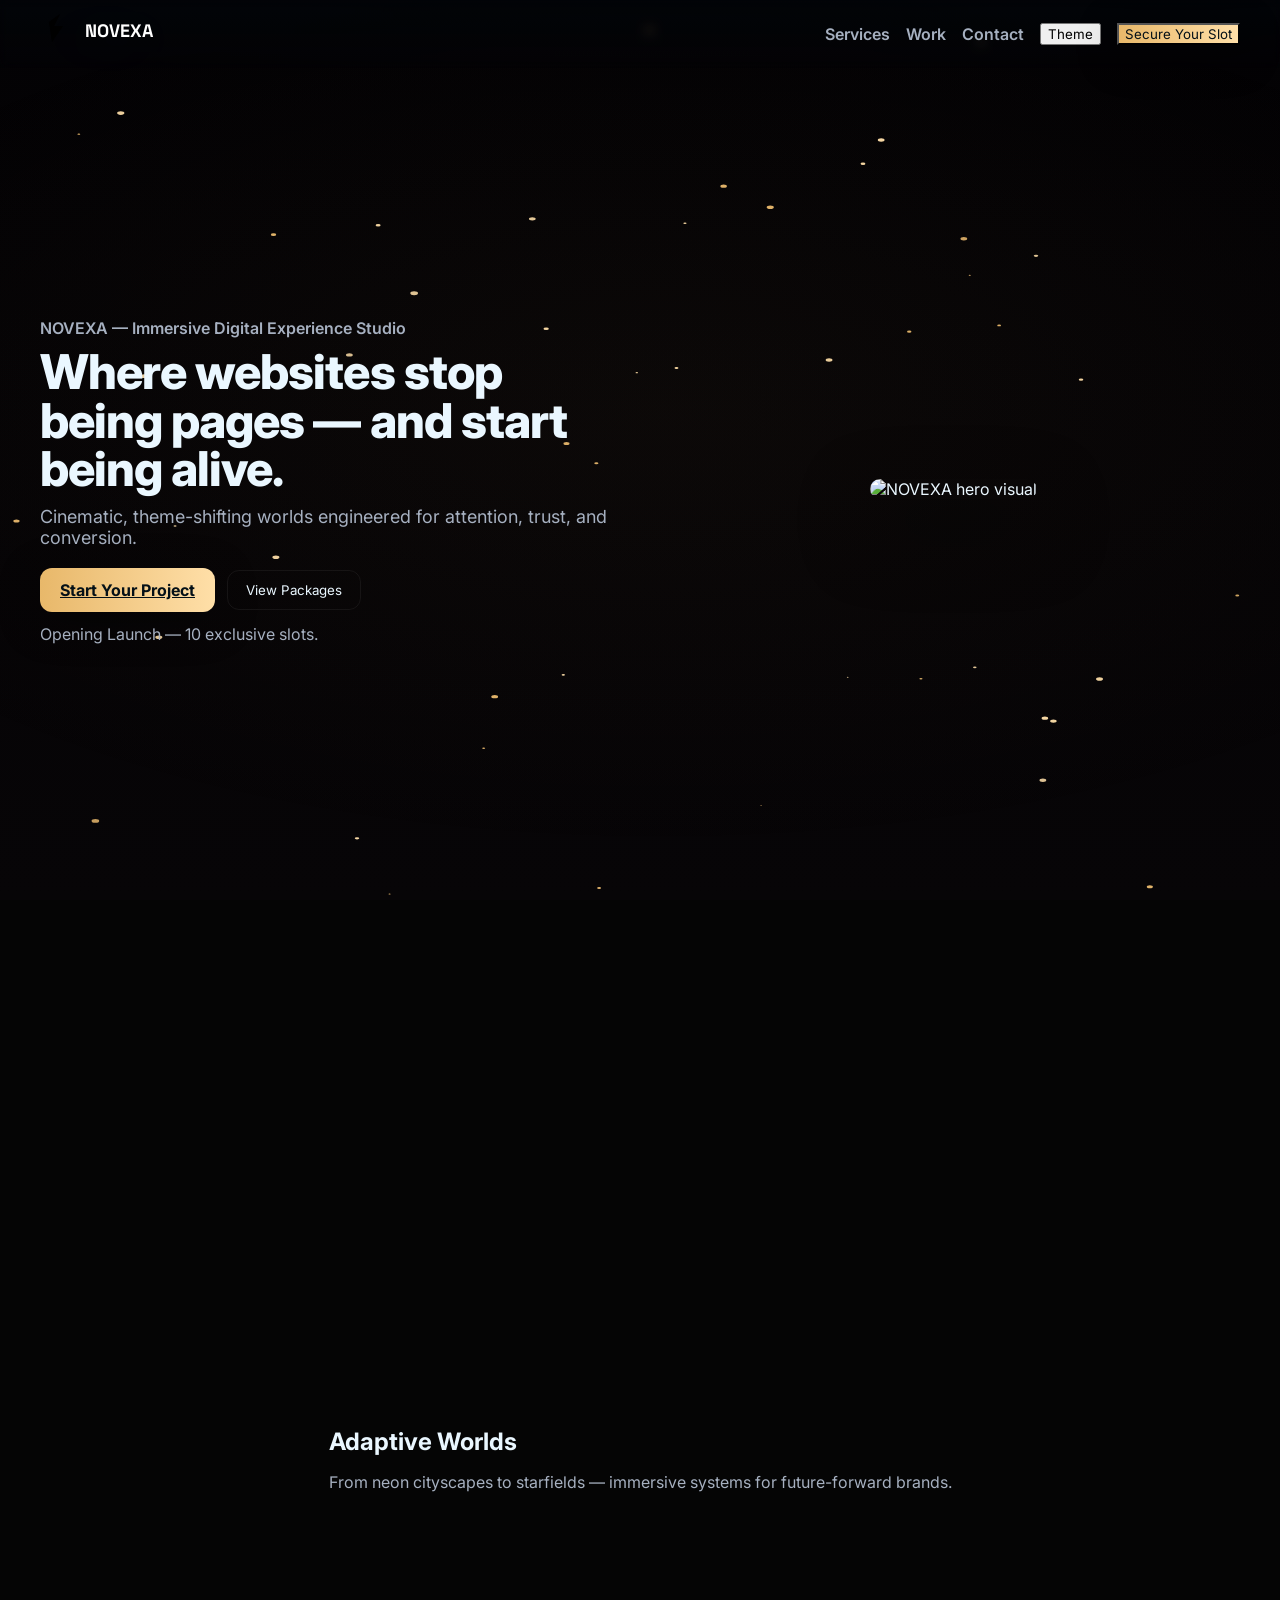
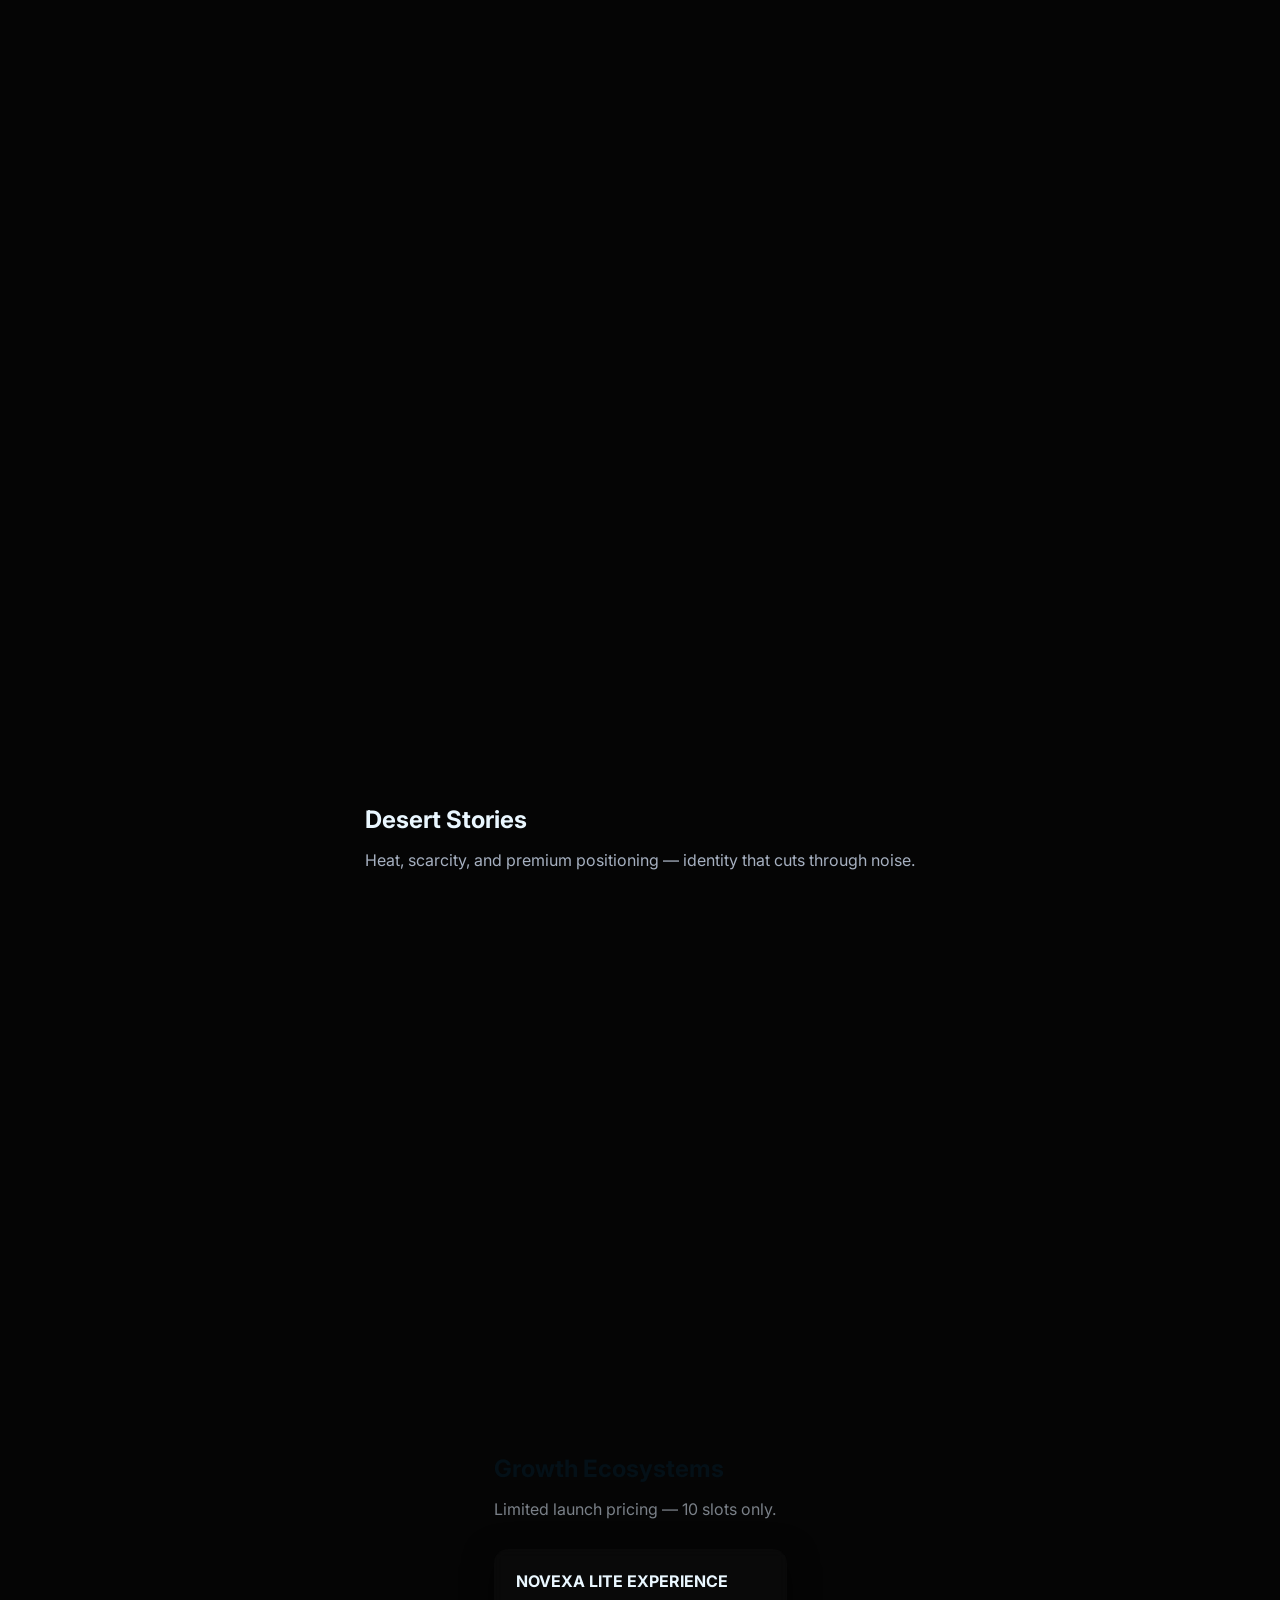
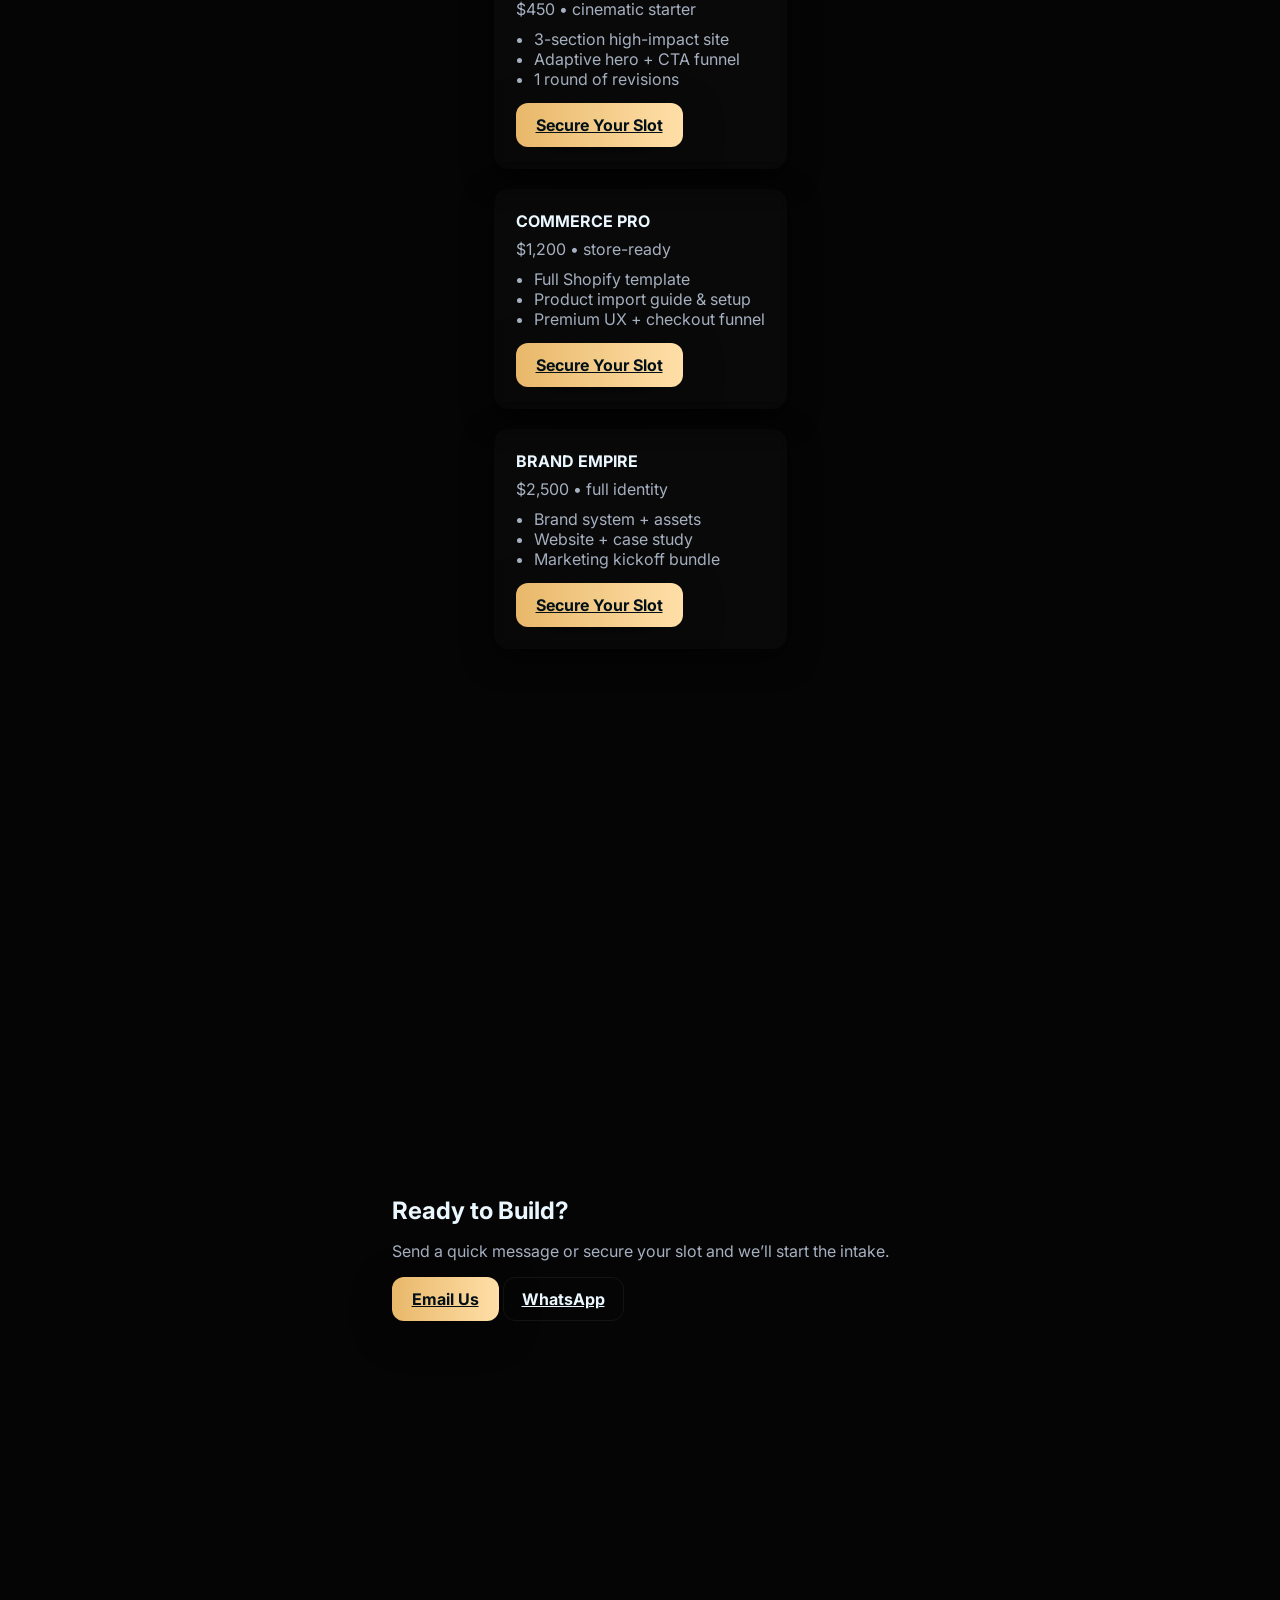
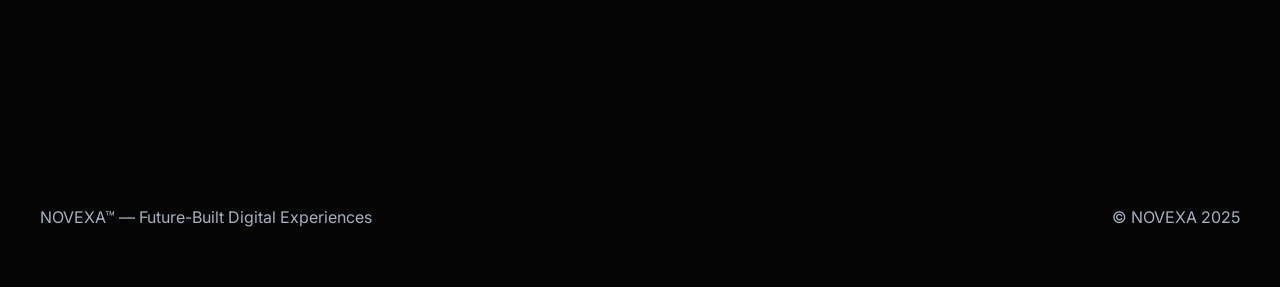
==== commit bc5720e9: "Update index.html" ====
--- a/index.html
+++ b/index.html
@@ -1,356 +1,435 @@
-<!-- FULL NOVEXA single-file site — Paste entire file into index.html and commit -->
 <!doctype html>
 <html lang="en">
 <head>
-  <meta charset="utf-8" />
-  <meta name="viewport" content="width=device-width,initial-scale=1" />
-  <title>NOVEXA — Immersive Digital Experience Studio</title>
-  <meta name="description" content="NOVEXA — cinematic, psychology-driven web and brand experiences. High-conversion design and identity systems for ambitious brands." />
-  <meta name="theme-color" content="#00121a" />
-  <!-- Open Graph (replace ASSET_OG_URL below if you upload OG image) -->
-  <meta property="og:title" content="NOVEXA — Immersive Digital Experience Studio" />
-  <meta property="og:description" content="Cinematic, psychology-driven digital experiences built to convert." />
-  <meta property="og:type" content="website" />
-  <meta property="og:url" content="https://novexadesigns-dev.github.io/NovexaDesigns/" />
-  <meta property="og:image" content="ASSET_OG_URL" />
-  <link rel="icon" href="ASSET_FAVICON_URL" />
-
-  <!-- Fonts -->
-  <link rel="preconnect" href="https://fonts.gstatic.com" crossorigin>
-  <link href="https://fonts.googleapis.com/css2?family=Inter:wght@300;400;600;800&family=Space+Grotesk:wght@600;700&display=swap" rel="stylesheet">
-
-  <!-- CRITICAL INLINE CSS (full styling included) -->
-  <style>
-  :root{
-    --bg:#050505;--panel:rgba(255,255,255,0.03);--text:#EAF7FF;--muted:#A6B0C0;
-    --accent1:#00C8FF;--accent2:#5B2FFD;--transition:350ms cubic-bezier(.16,.8,.24,1);
-    --max-width:1200px;
+<meta charset="utf-8" />
+<meta name="viewport" content="width=device-width,initial-scale=1" />
+<title>NOVEXA — Immersive Digital Experience Studio</title>
+<meta name="description" content="NOVEXA — cinematic, psychology-driven web and brand experiences. High-conversion design and identity systems for ambitious brands." />
+<meta name="theme-color" content="#00121a" />
+<meta property="og:title" content="NOVEXA — Immersive Digital Experience Studio" />
+<meta property="og:description" content="Cinematic, psychology-driven digital experiences built to convert." />
+<meta property="og:type" content="website" />
+<meta property="og:url" content="https://novexadesigns-dev.github.io/NovexaDesigns/" />
+<meta property="og:image" content="ASSET_OG_URL" />
+<link rel="icon" href="ASSET_FAVICON_URL" />
+
+<link rel="preconnect" href="https://fonts.gstatic.com" crossorigin>
+<link href="https://fonts.googleapis.com/css2?family=Inter:wght@300;400;600;800&family=Space+Grotesk:wght@600;700&display=swap" rel="stylesheet">
+
+<style>
+:root{
+  --bg:#050505; --text:#EAF7FF; --muted:#A6B0C0;
+  --accent1:#00C8FF; --accent2:#5B2FFD; --gold:#E8B86A;
+  --max-width:1200px; --transition:420ms cubic-bezier(.16,.8,.24,1);
+}
+html,body{height:100%;margin:0;padding:0;background:var(--bg);color:var(--text);font-family:Inter,system-ui,Arial,-apple-system; -webkit-font-smoothing:antialiased; -moz-osx-font-smoothing:grayscale;}
+a{color:inherit}
+button{font-family:inherit;cursor:pointer}
+
+/* basic layout */
+.site-header{position:fixed;top:0;left:0;right:0;z-index:50;background:linear-gradient(180deg, rgba(2,6,11,0.55), rgba(2,6,11,0.12));backdrop-filter: blur(6px);padding:12px 20px;}
+.header-inner{max-width:var(--max-width);margin:0 auto;display:flex;align-items:center;justify-content:space-between;gap:12px;}
+#novexa-logo{width:150px;transition:filter var(--transition), transform var(--transition);filter:drop-shadow(0 8px 32px rgba(0,200,255,0.05));}
+.nav-links{display:flex;gap:16px;align-items:center}
+.nav-links a{color:var(--muted);text-decoration:none;font-weight:600}
+
+/* theme tag helpers */
+body[data-theme="design"]{ --accent1:var(--gold); --accent2:#FFDFA8; background:linear-gradient(180deg,#030204,#070507);}
+body[data-theme="space"]{ --accent1:#6EE7FF; --accent2:#8A6CFF; background:linear-gradient(180deg,#040513,#06071b);}
+body[data-theme="desert"]{ --accent1:#FFB36B; --accent2:#FFD7A8; background:linear-gradient(180deg,#1b0f05,#26140a);}
+body[data-theme="jungle"]{ --accent1:#2EE07E; --accent2:#0EBE7A; background:linear-gradient(180deg,#07110a,#04100a);}
+body[data-theme="final"]{ --accent1:#00C8FF; --accent2:#5B2FFD; background:linear-gradient(180deg,#02030a,#050515);}
+
+/* sections */
+.container{max-width:var(--max-width);margin:0 auto;padding:0 20px;}
+.novexa-section{min-height:82vh;padding:120px 0;display:flex;align-items:center;position:relative;overflow:hidden;}
+.hero-stage{display:flex;gap:28px;align-items:center;justify-content:space-between;}
+.hero-left{flex:1;z-index:4;padding-right:24px}
+.hero-right{flex:1;display:flex;justify-content:center;align-items:center;z-index:4}
+
+/* typography */
+.kicker{color:var(--muted);font-weight:600;margin-bottom:10px}
+.hero-title{font-size:48px;line-height:1.02;margin:0 0 12px;font-weight:800;letter-spacing:-0.02em}
+.hero-sub{color:var(--muted);margin:0 0 20px;font-size:18px}
+
+/* buttons */
+.btn{display:inline-block;padding:12px 20px;border-radius:12px;font-weight:700;border:none}
+.btn-primary{background:linear-gradient(90deg,var(--accent1),var(--accent2));color:#041017;box-shadow:0 10px 40px rgba(0,0,0,0.35)}
+.btn-outline{background:transparent;border:1px solid rgba(255,255,255,0.06);color:var(--text);padding:11px 18px;border-radius:12px}
+
+/* packages grid */
+.pricing-grid{display:grid;grid-template-columns:repeat(auto-fit,minmax(240px,1fr));gap:20px;margin-top:30px}
+.pkg{background:rgba(255,255,255,0.02);padding:22px;border-radius:14px;backdrop-filter: blur(6px);box-shadow:0 8px 30px rgba(0,0,0,0.6);transition:transform var(--transition)}
+.pkg:hover{transform:translateY(-8px)}
+.pkg h4{margin:0 0 6px;font-size:16px}
+
+/* footer */
+footer{padding:60px 0;color:var(--muted);text-align:center}
+
+/* canvas cover (animation engine) */
+#sceneCanvas{position:fixed;inset:0;z-index:1;pointer-events:none;mix-blend-mode:screen}
+
+/* subtle overlay layers */
+.overlay-glow{position:fixed;inset:0;z-index:2;pointer-events:none;opacity:0.6}
+
+/* logo glow styles that change with theme */
+#novexa-logo.use-white svg text { fill: #fff; filter: drop-shadow(0 16px 42px rgba(0,200,255,0.06)); }
+#novexa-logo.use-black svg text { fill: #001018; filter: drop-shadow(0 6px 18px rgba(0,0,0,0.12)); }
+
+/* responsive */
+@media (max-width:900px){
+  .hero-stage{flex-direction:column-reverse;gap:28px}
+  .hero-title{font-size:28px;text-align:center}
+  .header-inner{padding:0 8px}
+  #novexa-logo{width:120px}
+  .novexa-section{padding:80px 0}
+}
+</style>
+</head>
+<body data-theme="design">
+
+<!-- Canvas used for particles/animations -->
+<canvas id="sceneCanvas" aria-hidden="true"></canvas>
+<div class="overlay-glow" aria-hidden="true"></div>
+
+<header class="site-header" role="banner">
+  <div class="header-inner container">
+    <div id="novexa-logo" class="use-white" title="NOVEXA">
+      <!-- Inline wordmark (keeps color-switching consistent) -->
+      <svg width="220" height="40" viewBox="0 0 440 80" xmlns="http://www.w3.org/2000/svg" aria-label="NOVEXA logo">
+        <g transform="translate(0,0)">
+          <text x="90" y="50" font-family="Space Grotesk, Arial" font-size="36" font-weight="700">NOVEXA</text>
+          <path d="M18 20 L40 4 L28 28 L46 28 L24 60 Z" />
+        </g>
+      </svg>
+    </div>
+
+    <nav class="nav-links" role="navigation" aria-label="Primary">
+      <a href="#services">Services</a>
+      <a href="#case-studies">Work</a>
+      <a href="#contact">Contact</a>
+      <button id="theme-toggle" class="theme-toggle" title="Toggle theme">Theme</button>
+      <button class="btn-primary" id="openModalTop">Secure Your Slot</button>
+    </nav>
+  </div>
+</header>
+
+<main>
+  <!-- HERO / DESIGN (Cinematic Black/Gold) -->
+  <section id="home" class="novexa-section" data-theme="design" aria-labelledby="hero-title">
+    <div class="container hero-stage">
+      <div class="hero-left">
+        <div class="kicker">NOVEXA — Immersive Digital Experience Studio</div>
+        <h1 id="hero-title" class="hero-title">Where websites stop being pages — and start being alive.</h1>
+        <p class="hero-sub">Cinematic, theme-shifting worlds engineered for attention, trust, and conversion.</p>
+        <div style="display:flex;gap:12px;align-items:center">
+          <a class="btn btn-primary" href="mailto:novexa.designs@gmail.com?subject=Start%20Project%20-%20NOVEXA">Start Your Project</a>
+          <button class="btn-outline" id="scrollToPackages">View Packages</button>
+        </div>
+        <p style="margin-top:12px;color:var(--muted)">Opening Launch — 10 exclusive slots.</p>
+      </div>
+
+      <div class="hero-right" aria-hidden="false">
+        <img id="hero-img" src="ASSET_HERO_URL" alt="NOVEXA hero visual" style="max-width:520px;border-radius:12px;box-shadow:0 30px 70px rgba(0,0,0,0.6)" loading="lazy">
+      </div>
+    </div>
+  </section>
+
+  <!-- SPACE -->
+  <section id="services" class="novexa-section" data-theme="space" aria-labelledby="services-title">
+    <div class="container">
+      <h2 id="services-title" style="margin:0 0 10px">Adaptive Worlds</h2>
+      <p style="color:var(--muted)">From neon cityscapes to starfields — immersive systems for future-forward brands.</p>
+    </div>
+  </section>
+
+  <!-- DESERT -->
+  <section id="case-studies" class="novexa-section" data-theme="desert" aria-labelledby="case-title">
+    <div class="container">
+      <h2 id="case-title" style="margin:0 0 10px">Desert Stories</h2>
+      <p style="color:var(--muted)">Heat, scarcity, and premium positioning — identity that cuts through noise.</p>
+    </div>
+  </section>
+
+  <!-- JUNGLE -->
+  <section id="packages" class="novexa-section" data-theme="jungle" aria-labelledby="packages-title">
+    <div class="container">
+      <h2 id="packages-title" style="margin:0 0 10px;color:#041017">Growth Ecosystems</h2>
+      <p style="color:#7a8088;margin-bottom:20px">Limited launch pricing — 10 slots only.</p>
+
+      <div class="pricing-grid" role="list">
+        <div class="pkg" role="listitem">
+          <h4>NOVEXA LITE EXPERIENCE</h4>
+          <div style="margin:8px 0;color:var(--muted)">$450 • cinematic starter</div>
+          <ul style="margin:10px 0 0;padding-left:18px;color:var(--muted)">
+            <li>3-section high-impact site</li>
+            <li>Adaptive hero + CTA funnel</li>
+            <li>1 round of revisions</li>
+          </ul>
+          <div style="margin-top:14px"><a class="btn btn-primary select-btn" data-pkg="NOVEXA LITE" href="#" role="button">Secure Your Slot</a></div>
+        </div>
+
+        <div class="pkg" role="listitem">
+          <h4>COMMERCE PRO</h4>
+          <div style="margin:8px 0;color:var(--muted)">$1,200 • store-ready</div>
+          <ul style="margin:10px 0 0;padding-left:18px;color:var(--muted)">
+            <li>Full Shopify template</li>
+            <li>Product import guide & setup</li>
+            <li>Premium UX + checkout funnel</li>
+          </ul>
+          <div style="margin-top:14px"><a class="btn btn-primary select-btn" data-pkg="COMMERCE PRO" href="#" role="button">Secure Your Slot</a></div>
+        </div>
+
+        <div class="pkg" role="listitem">
+          <h4>BRAND EMPIRE</h4>
+          <div style="margin:8px 0;color:var(--muted)">$2,500 • full identity</div>
+          <ul style="margin:10px 0 0;padding-left:18px;color:var(--muted)">
+            <li>Brand system + assets</li>
+            <li>Website + case study</li>
+            <li>Marketing kickoff bundle</li>
+          </ul>
+          <div style="margin-top:14px"><a class="btn btn-primary select-btn" data-pkg="BRAND EMPIRE" href="#" role="button">Secure Your Slot</a></div>
+        </div>
+      </div>
+    </div>
+  </section>
+
+  <!-- CONTACT -->
+  <section id="contact" class="novexa-section" data-theme="design" aria-labelledby="contact-title">
+    <div class="container">
+      <h2 id="contact-title" style="margin:0 0 10px">Ready to Build?</h2>
+      <p style="color:var(--muted)">Send a quick message or secure your slot and we’ll start the intake.</p>
+      <div style="margin-top:16px">
+        <a class="btn btn-primary" href="mailto:novexa.designs@gmail.com?subject=Contact%20-%20NOVEXA">Email Us</a>
+        <a class="btn btn-outline" href="https://wa.me/WHATSAPP_NUMBER?text=I%20want%20to%20start%20my%20project%20with%20NOVEXA">WhatsApp</a>
+      </div>
+    </div>
+  </section>
+
+  <footer>
+    <div class="container">
+      <div style="display:flex;justify-content:space-between;align-items:center;gap:12px;flex-wrap:wrap">
+        <div>NOVEXA™ — Future-Built Digital Experiences</div>
+        <div style="color:var(--muted)">© NOVEXA 2025</div>
+      </div>
+    </div>
+  </footer>
+</main>
+
+<!-- modal -->
+<div id="novexa-modal" aria-hidden="true" role="dialog" aria-modal="true" style="display:none;position:fixed;inset:0;align-items:center;justify-content:center;z-index:60;">
+  <div style="background:#061018;padding:20px;border-radius:12px;max-width:720px;width:94%;">
+    <h3 style="margin-top:0">Quick Project Intake</h3>
+    <form id="novexa-intake">
+      <input name="brand" placeholder="Brand / Project name" style="width:100%;padding:10px;margin:6px 0;border-radius:8px;border:none;background:#011118;color:var(--text)" required>
+      <input name="goal" placeholder="Main goal (sales, trust, launch)" style="width:100%;padding:10px;margin:6px 0;border-radius:8px;border:none;background:#011118;color:var(--text)" required>
+      <input name="website" placeholder="Current website (if any)" style="width:100%;padding:10px;margin:6px 0;border-radius:8px;border:none;background:#011118;color:var(--text)">
+      <input name="contact" placeholder="WhatsApp / Phone" style="width:100%;padding:10px;margin:6px 0;border-radius:8px;border:none;background:#011118;color:var(--text)" required>
+      <div style="display:flex;gap:8px;margin-top:10px">
+        <button type="submit" class="btn btn-primary">Submit</button>
+        <button type="button" id="novexa-close" class="btn btn-outline">Cancel</button>
+      </div>
+    </form>
+  </div>
+</div>
+
+<script>
+/* ========== ENGINE: THEME SWITCH + PARTICLE CANVAS ========== */
+(function(){
+  'use strict';
+  const canvas = document.getElementById('sceneCanvas');
+  const ctx = canvas.getContext('2d');
+  let w = canvas.width = innerWidth;
+  let h = canvas.height = innerHeight;
+  let mouse = { x: w/2, y: h/2, down:false };
+
+  // update size
+  function resize(){ w = canvas.width = innerWidth; h = canvas.height = innerHeight; }
+  addEventListener('resize', resize);
+
+  // particle engine data + theme presets
+  const THEMES = {
+    design: { colorA:'#E8B86A', colorB:'#FFDFA8', count:90, speed:0.2, type:'spark' },
+    space:  { colorA:'#6EE7FF', colorB:'#8A6CFF', count:120, speed:0.6, type:'star' },
+    desert: { colorA:'#FFB36B', colorB:'#FFD7A8', count:80, speed:0.15, type:'sand' },
+    jungle: { colorA:'#2EE07E', colorB:'#0EBE7A', count:100, speed:0.35, type:'leaf' }
+  };
+  let activeThemeKey = document.body.getAttribute('data-theme') || 'design';
+  let particles = [];
+
+  // util random
+  const rand = (a,b)=> Math.random()*(b-a)+a;
+
+  // Particle class
+  class P {
+    constructor(theme){
+      this.reset(theme);
+    }
+    reset(theme){
+      const t = THEMES[theme];
+      this.theme = theme;
+      this.x = rand(-w*0.2, w*1.2);
+      this.y = rand(-h*0.2, h*1.2);
+      this.vx = (rand(-0.5,0.5))* (t.speed*4);
+      this.vy = (rand(-0.2,0.6))* (t.speed*2);
+      this.size = rand(0.6, (t.type==='star'?2.6: (t.type==='leaf'?5.5:3.2)));
+      this.life = rand(80, 400);
+      this.maxLife = this.life;
+      this.color = Math.random() > 0.5 ? t.colorA : t.colorB;
+      if(t.type==='star'){ this.twinkle = Math.random()*0.6+0.2; }
+      if(t.type==='leaf'){ this.rotation = rand(0,Math.PI*2); this.angular = rand(-0.01,0.01); }
+    }
+    step(){
+      const t = THEMES[this.theme];
+      // subtle attraction to mouse
+      const dx = (mouse.x - this.x);
+      const dy = (mouse.y - this.y);
+      const dist = Math.max(80, Math.hypot(dx,dy));
+      this.vx += (dx/dist)*(0.0006);
+      this.vy += (dy/dist)*(0.0006);
+
+      this.x += this.vx;
+      this.y += this.vy;
+      if(this.theme === 'desert') {
+        // slight upward drift to simulate heat
+        this.y -= 0.02;
+        this.x += Math.sin(this.y*0.002)*0.12;
+      }
+      this.life--;
+      if(this.life <= 0 || this.x < -w*0.4 || this.x > w*1.4 || this.y < -h*0.4 || this.y > h*1.4) this.reset(this.theme);
+    }
+    draw(ctx){
+      const t = THEMES[this.theme];
+      ctx.save();
+      if(t.type==='star'){
+        // star glow
+        const g = ctx.createRadialGradient(this.x,this.y,0,this.x,this.y,this.size*8);
+        g.addColorStop(0,this.color);
+        g.addColorStop(1,'rgba(0,0,0,0)');
+        ctx.fillStyle = g;
+        ctx.beginPath(); ctx.arc(this.x,this.y,this.size*4,0,Math.PI*2); ctx.fill();
+        ctx.fillStyle = this.color;
+        ctx.beginPath(); ctx.arc(this.x,this.y,this.size,0,Math.PI*2); ctx.fill();
+      } else if(t.type==='spark'){
+        ctx.fillStyle = this.color; ctx.globalAlpha = Math.max(0.06, this.life/this.maxLife);
+        ctx.beginPath(); ctx.ellipse(this.x,this.y, this.size*1.2, this.size*0.6, 0, 0, Math.PI*2); ctx.fill();
+      } else if(t.type==='sand'){
+        ctx.fillStyle = this.color; ctx.globalAlpha = 0.55 * Math.min(1, this.life/this.maxLife);
+        ctx.beginPath(); ctx.ellipse(this.x,this.y, this.size, this.size*0.5, 0,0,Math.PI*2); ctx.fill();
+      } else if(t.type==='leaf'){
+        ctx.translate(this.x,this.y);
+        ctx.rotate(this.rotation);
+        ctx.fillStyle = this.color; ctx.globalAlpha = 0.9;
+        ctx.beginPath(); ctx.ellipse(0,0,this.size*1.6,this.size*0.8,0,0,Math.PI*2); ctx.fill();
+        this.rotation += this.angular;
+      }
+      ctx.restore();
+      ctx.globalAlpha = 1;
+    }
   }
-  html,body{height:100%;margin:0;padding:0;background:var(--bg);color:var(--text);font-family:Inter,system-ui,Arial,-apple-system; -webkit-font-smoothing:antialiased;}
-  a{color:inherit}
-  button{font-family:inherit}
-
-  /* Header */
-  .site-header{position:fixed;top:0;left:0;right:0;z-index:999;background:linear-gradient(180deg, rgba(2,6,11,0.6), rgba(2,6,11,0.15));backdrop-filter: blur(6px);padding:12px 20px;}
-  .header-inner{max-width:var(--max-width);margin:0 auto;display:flex;align-items:center;justify-content:space-between;gap:12px;}
-  #novexa-logo{width:140px;height:auto;display:block;transition:filter var(--transition), transform var(--transition);}
-  .nav-links{display:flex;gap:18px;align-items:center;}
-  .nav-links a{color:var(--muted);text-decoration:none;font-weight:600}
-  .theme-toggle{padding:8px 12px;border-radius:10px;background:rgba(255,255,255,0.04);border:1px solid rgba(255,255,255,0.04);color:var(--muted);cursor:pointer}
-
-  /* Sections */
-  .novexa-section{min-height:80vh;padding:112px 20px 80px;display:flex;align-items:center;position:relative;}
-  .container{max-width:var(--max-width);margin:0 auto;width:100%;}
-  .novexa-hero{min-height:92vh;display:flex;align-items:center;}
-  .hero-stage{display:flex;gap:28px;align-items:center;}
-  .hero-left{flex:1;}
-  .hero-right{flex:1;display:flex;justify-content:center;align-items:center}
-
-  /* Hero text */
-  .kicker{color:var(--muted);font-weight:600;margin-bottom:10px}
-  .hero-title{font-size:48px;line-height:1.02;margin:0 0 12px;font-weight:800;letter-spacing:-0.02em}
-  .hero-sub{color:var(--muted);margin:0 0 20px;font-size:18px}
-  .btn{display:inline-block;padding:12px 20px;border-radius:12px;font-weight:700;cursor:pointer;border:none}
-  .btn-primary{background:linear-gradient(90deg,var(--accent1),var(--accent2));color:#041017;box-shadow:0 10px 30px rgba(91,47,253,0.12)}
-  .btn-outline{background:transparent;border:1px solid rgba(255,255,255,0.06);color:var(--text);padding:11px 18px;border-radius:12px}
-
-  /* Packages */
-  .pricing-grid{display:grid;grid-template-columns:repeat(auto-fit,minmax(220px,1fr));gap:20px;margin-top:30px}
-  .pkg{background:var(--panel);padding:22px;border-radius:14px;backdrop-filter: blur(6px);box-shadow:0 8px 30px rgba(0,0,0,0.6);transition:transform var(--transition)}
-  .pkg:hover{transform:translateY(-8px)}
-  .pkg h4{margin:0 0 6px;font-size:16px}
-
-  /* Modal */
-  #novexa-modal{display:none;position:fixed;inset:0;background:rgba(2,6,11,0.75);z-index:2200;align-items:center;justify-content:center}
-  .modal-card{background:#061018;padding:20px;border-radius:12px;max-width:720px;width:94%}
-
-  /* logos switching helpers */
-  .use-white { filter: none; }
-  .use-black svg * { fill: #000 !important; }
-
-  /* theme specific helpers (can be extended) */
-  body[data-theme="neon"]{ --accent1:#00E7FF; --accent2:#5CF1FF; background:linear-gradient(180deg,#02030a,#050515) }
-  body[data-theme="light"]{ background:#F6F7FB; color:#07101a }
-  body[data-theme="desert"]{ background:linear-gradient(180deg,#0e0b06,#1b140d) }
-  body[data-theme="space"]{ background:linear-gradient(180deg,#030617,#0b1220) }
-
-  /* small helpers */
-  .kicker, .muted { color: var(--muted) }
-  .sr-only { position: absolute; left:-9999px; top:auto; width:1px; height:1px; overflow:hidden; }
-
-  /* Responsive */
-  @media (max-width:900px){
-    .hero-title{font-size:28px}
-    #novexa-logo{width:110px}
-    .hero-stage{flex-direction:column-reverse;gap:20px}
-    .novexa-section{padding:48px 12px}
+
+  // create particles for a theme
+  function initParticles(themeKey){
+    particles = [];
+    const t = THEMES[themeKey];
+    const count = Math.max(20, Math.floor(t.count * (Math.min(window.devicePixelRatio || 1, 2))));
+    for(let i=0;i<count;i++) particles.push(new P(themeKey));
   }
-  </style>
-</head>
-<body>
-  <div id="novexa-app">
-    <!-- HEADER -->
-    <header class="site-header" role="banner">
-      <div class="header-inner">
-        <div id="novexa-logo" class="use-white" aria-hidden="false" title="NOVEXA">
-          <!-- inline SVG wordmark (keeps consistent color switching) -->
-          <svg width="220" height="40" viewBox="0 0 440 80" xmlns="http://www.w3.org/2000/svg" aria-label="NOVEXA logo">
-            <g fill="#FFFFFF" transform="translate(0,0)">
-              <text x="90" y="50" font-family="Space Grotesk, Arial" font-size="36" font-weight="700">NOVEXA</text>
-              <path d="M18 20 L40 4 L28 28 L46 28 L24 60 Z" fill="#FFFFFF" transform="translate(0,0)"/>
-            </g>
-          </svg>
-        </div>
-
-        <nav class="nav-links" role="navigation" aria-label="Primary">
-          <a href="#services">Services</a>
-          <a href="#case-studies">Work</a>
-          <a href="#contact">Contact</a>
-          <button class="theme-toggle" id="theme-toggle" aria-pressed="false" title="Toggle theme">Theme</button>
-          <button class="btn-primary" id="openModalTop">Secure Your Slot</button>
-        </nav>
-      </div>
-    </header>
-
-    <!-- HERO -->
-    <main>
-      <section class="novexa-section novexa-hero" data-theme="neon" id="home" aria-labelledby="hero-title">
-        <div class="container">
-          <div class="hero-stage">
-            <div class="hero-left">
-              <div class="kicker">NOVEXA — Immersive Digital Experience Studio</div>
-              <h1 id="hero-title" class="hero-title">Where websites stop being pages — and start being alive.</h1>
-              <p class="hero-sub">Cinematic, theme-shifting worlds engineered for attention, trust, and conversion.</p>
-              <div style="display:flex;gap:12px;align-items:center">
-                <a class="btn btn-primary" href="mailto:novexa.designs@gmail.com?subject=Start%20Project%20-%20NOVEXA">Start Your Project</a>
-                <button class="btn btn-outline" id="scrollToPackages">View Packages</button>
-              </div>
-              <p style="margin-top:12px;color:var(--muted)">Opening Launch — 10 exclusive slots.</p>
-            </div>
-
-            <div class="hero-right" aria-hidden="false">
-              <!-- Replace ASSET_HERO_URL with your uploaded hero image raw URL. Fallback SVG shown if not replaced -->
-              <img id="hero-img" src="ASSET_HERO_URL" alt="NOVEXA hero visual" style="max-width:520px;border-radius:12px;box-shadow:0 30px 70px rgba(0,0,0,0.7)" loading="lazy" />
-            </div>
-          </div>
-        </div>
-      </section>
-
-      <!-- THEMED SECTIONS -->
-      <section class="novexa-section" data-theme="desert" id="services" aria-labelledby="services-title">
-        <div class="container">
-          <h2 id="services-title" style="margin:0 0 10px">Adaptive Worlds</h2>
-          <p style="color:var(--muted)">Every scroll changes the environment: from neon cities to desert biomes to starfields. Our adaptive logo and UI ensures nothing ever looks out of place.</p>
-        </div>
-      </section>
-
-      <section class="novexa-section" data-theme="space" id="case-studies" aria-labelledby="case-title">
-        <div class="container">
-          <h2 id="case-title" style="margin:0 0 10px">Cinematic Motion</h2>
-          <p style="color:var(--muted)">We choreograph motion like film directors — timing, anticipation, and release — to create real emotional drives that convert.</p>
-        </div>
-      </section>
-
-      <section class="novexa-section" data-theme="jungle">
-        <div class="container">
-          <h2 style="margin:0 0 10px">Brand Ecosystems</h2>
-          <p style="color:var(--muted)">Design that breathes — interfaces that adapt to user intent. Your brand will feel alive across every device.</p>
-        </div>
-      </section>
-
-      <!-- PACKAGES -->
-      <section class="novexa-section" id="packages" data-theme="light" aria-labelledby="packages-title">
-        <div class="container">
-          <h2 id="packages-title" style="margin:0 0 10px;color:#041017">Choose Your Growth Blueprint</h2>
-          <p style="color:#7a8088;margin-bottom:20px">Limited launch pricing — 10 slots only.</p>
-
-          <div class="pricing-grid" role="list">
-            <div class="pkg" role="listitem">
-              <h4>NOVEXA LITE EXPERIENCE</h4>
-              <div style="margin:8px 0;color:var(--muted)">$450 • cinematic starter</div>
-              <ul style="margin:10px 0 0;padding-left:18px;color:var(--muted)">
-                <li>3-section high-impact site</li>
-                <li>Adaptive hero + CTA funnel</li>
-                <li>1 round of revisions</li>
-              </ul>
-              <div style="margin-top:14px"><a class="btn btn-primary select-btn" data-pkg="NOVEXA LITE" href="#" role="button">Secure Your Slot</a></div>
-            </div>
-
-            <div class="pkg" role="listitem">
-              <h4>COMMERCE PRO</h4>
-              <div style="margin:8px 0;color:var(--muted)">$1,200 • store-ready</div>
-              <ul style="margin:10px 0 0;padding-left:18px;color:var(--muted)">
-                <li>Full Shopify template</li>
-                <li>Product import guide & setup</li>
-                <li>Premium UX + checkout funnel</li>
-              </ul>
-              <div style="margin-top:14px"><a class="btn btn-primary select-btn" data-pkg="COMMERCE PRO" href="#" role="button">Secure Your Slot</a></div>
-            </div>
-
-            <div class="pkg" role="listitem">
-              <h4>BRAND EMPIRE</h4>
-              <div style="margin:8px 0;color:var(--muted)">$2,500 • full identity</div>
-              <ul style="margin:10px 0 0;padding-left:18px;color:var(--muted)">
-                <li>Brand system + assets</li>
-                <li>Website + case study</li>
-                <li>Marketing kickoff bundle</li>
-              </ul>
-              <div style="margin-top:14px"><a class="btn btn-primary select-btn" data-pkg="BRAND EMPIRE" href="#" role="button">Secure Your Slot</a></div>
-            </div>
-          </div>
-        </div>
-      </section>
-
-      <!-- CONTACT -->
-      <section class="novexa-section" id="contact" data-theme="neon" aria-labelledby="contact-title">
-        <div class="container">
-          <h2 id="contact-title" style="margin:0 0 10px">Ready to Build?</h2>
-          <p style="color:var(--muted)">Send a quick message or secure your slot and we’ll start the intake.</p>
-          <div style="margin-top:16px">
-            <a class="btn btn-primary" href="mailto:novexa.designs@gmail.com?subject=Contact%20-%20NOVEXA">Email Us</a>
-            <!-- Replace WHATSAPP_NUMBER below with your number, no '+' e.g. 923001234567 -->
-            <a class="btn btn-outline" href="https://wa.me/WHATSAPP_NUMBER?text=I%20want%20to%20start%20my%20project%20with%20NOVEXA">WhatsApp</a>
-          </div>
-        </div>
-      </section>
-
-      <footer class="novexa-section" data-theme="space" style="padding:40px 20px;">
-        <div class="container">
-          <div style="display:flex;justify-content:space-between;align-items:center;gap:12px;flex-wrap:wrap">
-            <div>NOVEXA™ — Future-Built Digital Experiences</div>
-            <div style="color:var(--muted)">© NOVEXA 2025</div>
-          </div>
-        </div>
-      </footer>
-    </main>
-  </div>
-
-  <!-- Modal / Intake (mailto fallback) -->
-  <div id="novexa-modal" aria-hidden="true" role="dialog" aria-modal="true">
-    <div class="modal-card">
-      <h3 style="margin-top:0">Quick Project Intake</h3>
-      <form id="novexa-intake">
-        <input name="brand" placeholder="Brand / Project name" style="width:100%;padding:10px;margin:6px 0;border-radius:8px;border:none;background:#011118;color:var(--text)" required>
-        <input name="goal" placeholder="Main goal (sales, trust, launch)" style="width:100%;padding:10px;margin:6px 0;border-radius:8px;border:none;background:#011118;color:var(--text)" required>
-        <input name="website" placeholder="Current website (if any)" style="width:100%;padding:10px;margin:6px 0;border-radius:8px;border:none;background:#011118;color:var(--text)">
-        <input name="contact" placeholder="WhatsApp / Phone" style="width:100%;padding:10px;margin:6px 0;border-radius:8px;border:none;background:#011118;color:var(--text)" required>
-        <div style="display:flex;gap:8px;margin-top:10px">
-          <button type="submit" class="btn btn-primary">Submit</button>
-          <button type="button" id="novexa-close" class="btn btn-outline">Cancel</button>
-        </div>
-      </form>
-    </div>
-  </div>
-
-  <!-- INLINE JS (robust + self-contained) -->
-  <script>
-  (function(){
-    'use strict';
-    const $ = (q) => document.querySelector(q);
-    const $$ = (q) => Array.from(document.querySelectorAll(q));
-
-    // Load saved theme if any
-    const savedTheme = localStorage.getItem('novexa-theme');
-    if(savedTheme) document.documentElement.setAttribute('data-theme', savedTheme);
-
-    // Theme toggle
-    const themeBtn = $('#theme-toggle');
-    if(themeBtn){
-      themeBtn.addEventListener('click', ()=>{
-        const cur = document.documentElement.getAttribute('data-theme') || 'neon';
-        const next = cur === 'light' ? 'neon' : 'light';
-        document.documentElement.setAttribute('data-theme', next);
-        localStorage.setItem('novexa-theme', next);
-        themeBtn.setAttribute('aria-pressed', next === 'light' ? 'true' : 'false');
-      });
-    }
-
-    // Section IntersectionObserver -> theme switch + logo swap
-    const sections = document.querySelectorAll('[data-theme]');
-    if(sections.length){
-      const obs = new IntersectionObserver((entries)=>{
-        entries.forEach(e=>{
-          if(e.isIntersecting){
-            const theme = e.target.getAttribute('data-theme') || 'neon';
-            document.documentElement.setAttribute('data-theme', theme);
-            // logo swap
-            const logo = $('#novexa-logo');
-            if(logo){
-              if(theme === 'light' || theme === 'desert'){ logo.classList.add('use-black'); logo.classList.remove('use-white'); }
-              else { logo.classList.add('use-white'); logo.classList.remove('use-black'); }
-            }
+
+  // draw loop
+  let last = 0;
+  function loop(ts){
+    const dt = ts - last; last = ts;
+    ctx.clearRect(0,0,w,h);
+    // background subtle gradient overlay per theme
+    // draw particles
+    for(let p of particles){ p.step(); p.draw(ctx); }
+    requestAnimationFrame(loop);
+  }
+
+  // initialize
+  initParticles(activeThemeKey);
+  requestAnimationFrame(loop);
+
+  // mouse tracking (for parallax/attraction)
+  addEventListener('pointermove', (e)=>{ mouse.x = e.clientX; mouse.y = e.clientY; });
+  addEventListener('pointerdown', ()=> mouse.down = true );
+  addEventListener('pointerup', ()=> mouse.down = false );
+
+  // Section observer -> theme switch
+  const sections = document.querySelectorAll('[data-theme]');
+  const obs = new IntersectionObserver((entries)=>{
+    entries.forEach(e=>{
+      if(e.isIntersecting){
+        const tkey = e.target.getAttribute('data-theme');
+        if(tkey && tkey !== activeThemeKey){
+          activeThemeKey = tkey;
+          document.body.setAttribute('data-theme', tkey === 'final' ? 'design' : tkey);
+          // logo color switch logic (light/dark):
+          const logo = document.getElementById('novexa-logo');
+          if(logo){
+            if(tkey === 'desert') { logo.classList.add('use-black'); logo.classList.remove('use-white'); }
+            else { logo.classList.add('use-white'); logo.classList.remove('use-black'); }
           }
-        });
-      }, {threshold:0.45});
-      sections.forEach(s=>obs.observe(s));
-    }
-
-    // Modal handling
-    const openButtons = $$('.select-btn');
-    const openModal = function(pkg){
-      const modal = $('#novexa-modal');
-      if(!modal) return;
-      modal.style.display = 'flex';
-      modal.setAttribute('aria-hidden','false');
-      const goal = modal.querySelector('input[name="goal"]');
-      if(goal && pkg) goal.value = pkg;
-    };
-    openButtons.forEach(b=> b.addEventListener('click', e=> { e.preventDefault(); openModal(b.dataset.pkg); }));
-
-    const openTop = $('#openModalTop');
-    if(openTop) openTop.addEventListener('click', ()=> openModal());
-
-    const closeBtn = $('#novexa-close');
-    if(closeBtn) closeBtn.addEventListener('click', ()=>{
-      const modal = $('#novexa-modal');
-      if(modal){ modal.style.display='none'; modal.setAttribute('aria-hidden','true'); }
-    });
-
-    // Intake submit -> mailto fallback
-    const intake = $('#novexa-intake');
-    if(intake){
-      intake.addEventListener('submit', function(e){
-        e.preventDefault();
-        const fm = new FormData(this);
-        const body = encodeURIComponent(
-          `Brand/Project: ${fm.get('brand')}\nMain goal: ${fm.get('goal')}\nWebsite: ${fm.get('website')}\nContact: ${fm.get('contact')}`
-        );
-        const mail = `mailto:novexa.designs@gmail.com?subject=NOVEXA%20Intake&body=${body}`;
-        window.location.href = mail;
-      });
-    }
-
-    // Scroll helper
-    const scrollBtn = $('#scrollToPackages');
-    if(scrollBtn){
-      scrollBtn.addEventListener('click', ()=> {
-        const el = document.getElementById('packages');
-        if(el) el.scrollIntoView({behavior:'smooth', block:'start'});
-      });
-    }
-
-    // Button press animation safe
-    $$('.btn').forEach(btn=>{
-      btn.addEventListener('pointerdown', ()=> btn.style.transform='scale(.98)');
-      btn.addEventListener('pointerup', ()=> btn.style.transform='scale(1)');
-      btn.addEventListener('pointerleave', ()=> btn.style.transform='scale(1)');
-    });
-
-    // small fallback: if hero image URL is placeholder or fails, show inline svg (already handled by src)
-    const hero = $('#hero-img');
-    if(hero && (hero.getAttribute('src') === 'ASSET_HERO_URL' || hero.getAttribute('src') === '')) {
-      hero.src = 'data:image/svg+xml;utf8,' + encodeURIComponent('<svg xmlns="http://www.w3.org/2000/svg" width="1200" height="800"><rect width="100%" height="100%" fill="#07101a"/><text x="50%" y="50%" font-size="28" fill="#a7f2ff" text-anchor="middle">NOVEXA HERO — Replace ASSET_HERO_URL</text></svg>');
-    }
-
-    // Accessibility: allow ESC to close modal
-    document.addEventListener('keydown', function(e){
-      if(e.key === 'Escape'){
-        const modal = $('#novexa-modal');
-        if(modal && modal.style.display === 'flex'){ modal.style.display='none'; modal.setAttribute('aria-hidden','true'); }
+          // reinit particles for new theme
+          initParticles(tkey);
+        }
       }
     });
-
-  })();
-  </script>
+  }, {threshold:0.45});
+  sections.forEach(s=>obs.observe(s));
+
+  // theme toggle manual button
+  const themeBtn = document.getElementById('theme-toggle');
+  if(themeBtn){
+    themeBtn.addEventListener('click', ()=>{
+      // cycle themes: design -> space -> desert -> jungle -> design
+      const order = ['design','space','desert','jungle'];
+      const idx = order.indexOf(activeThemeKey);
+      const next = order[(idx+1)%order.length];
+      document.querySelector(`[data-theme="${next}"]`)?.scrollIntoView({behavior:'smooth',block:'center'});
+    });
+  }
+
+  // gentle overlay animation (CSS-style using JS to vary background)
+  const overlay = document.querySelector('.overlay-glow');
+  let overlayTick = 0;
+  function overlayLoop(){
+    overlayTick += 0.002;
+    const theme = activeThemeKey;
+    if(theme==='space'){
+      overlay.style.background = `radial-gradient(800px 400px at ${50+Math.sin(overlayTick*6)*20}% ${50+Math.cos(overlayTick*4)*8}%, rgba(110,231,255,0.08), rgba(138,108,255,0.02)), radial-gradient(600px 300px at ${30+Math.cos(overlayTick*5)*18}% ${60+Math.sin(overlayTick*3)*10}%, rgba(138,108,255,0.03), rgba(0,0,0,0))`;
+    } else if(theme==='desert'){
+      overlay.style.background = `radial-gradient(900px 400px at ${40+Math.sin(overlayTick*2)*10}% ${60+Math.cos(overlayTick*3)*8}%, rgba(255,179,107,0.08), rgba(255,215,168,0.01))`;
+    } else if(theme==='jungle'){
+      overlay.style.background = `radial-gradient(800px 450px at ${55+Math.cos(overlayTick*3)*10}% ${45+Math.sin(overlayTick*4)*9}%, rgba(46,224,126,0.07), rgba(14,190,122,0.02))`;
+    } else {
+      overlay.style.background = `radial-gradient(1000px 450px at ${50+Math.sin(overlayTick*2)*8}% ${40+Math.cos(overlayTick*3)*6}%, rgba(232,184,106,0.06), rgba(5,5,5,0))`;
+    }
+    requestAnimationFrame(overlayLoop);
+  }
+  overlayLoop();
+
+  // Smooth scroll for view packages
+  const scrollBtn = document.getElementById('scrollToPackages');
+  if(scrollBtn) scrollBtn.addEventListener('click', ()=> document.getElementById('packages').scrollIntoView({behavior:'smooth', block:'start'}));
+
+  // modal logic & intake (mailto fallback)
+  const openTop = document.getElementById('openModalTop');
+  const openBtns = document.querySelectorAll('.select-btn');
+  const modal = document.getElementById('novexa-modal');
+  const closeModalBtn = document.getElementById('novexa-close');
+  function openModal(pkg){ if(!modal) return; modal.style.display='flex'; modal.setAttribute('aria-hidden','false'); if(pkg){ modal.querySelector('input[name="goal"]').value = pkg; } }
+  if(openTop) openTop.addEventListener('click', ()=> openModal());
+  openBtns.forEach(b=> b.addEventListener('click', (e)=>{ e.preventDefault(); openModal(b.dataset.pkg); }));
+  if(closeModalBtn) closeModalBtn.addEventListener('click', ()=> { modal.style.display='none'; modal.setAttribute('aria-hidden','true'); });
+  const intake = document.getElementById('novexa-intake');
+  if(intake) intake.addEventListener('submit', function(e){ e.preventDefault(); const fm = new FormData(this); const body = encodeURIComponent(`Brand/Project: ${fm.get('brand')}\nMain goal: ${fm.get('goal')}\nWebsite: ${fm.get('website')}\nContact: ${fm.get('contact')}`); window.location.href = `mailto:novexa.designs@gmail.com?subject=NOVEXA%20Intake&body=${body}`; });
+
+  // accessibility: ESC closes modal
+  document.addEventListener('keydown', (ev)=>{ if(ev.key==='Escape'){ if(modal){ modal.style.display='none'; modal.setAttribute('aria-hidden','true'); } } });
+
+})();
+</script>
 </body>
 </html>
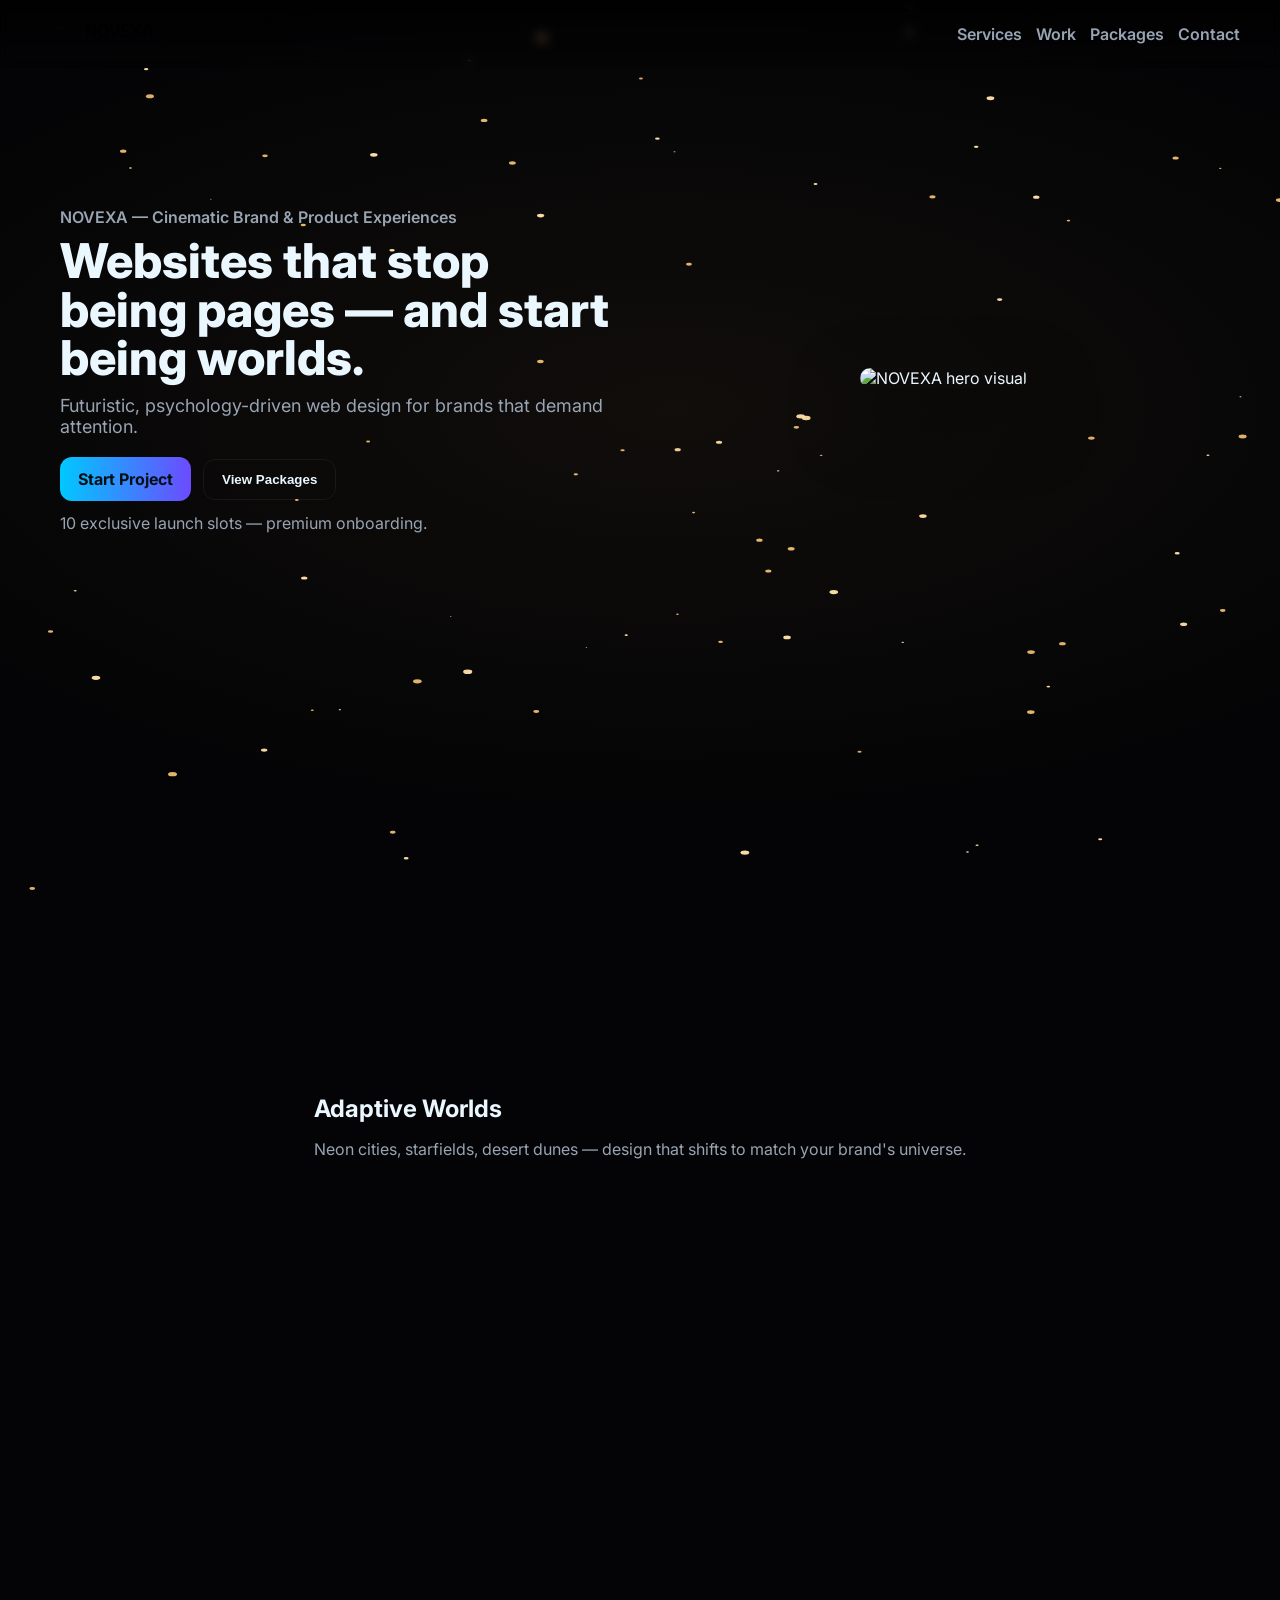
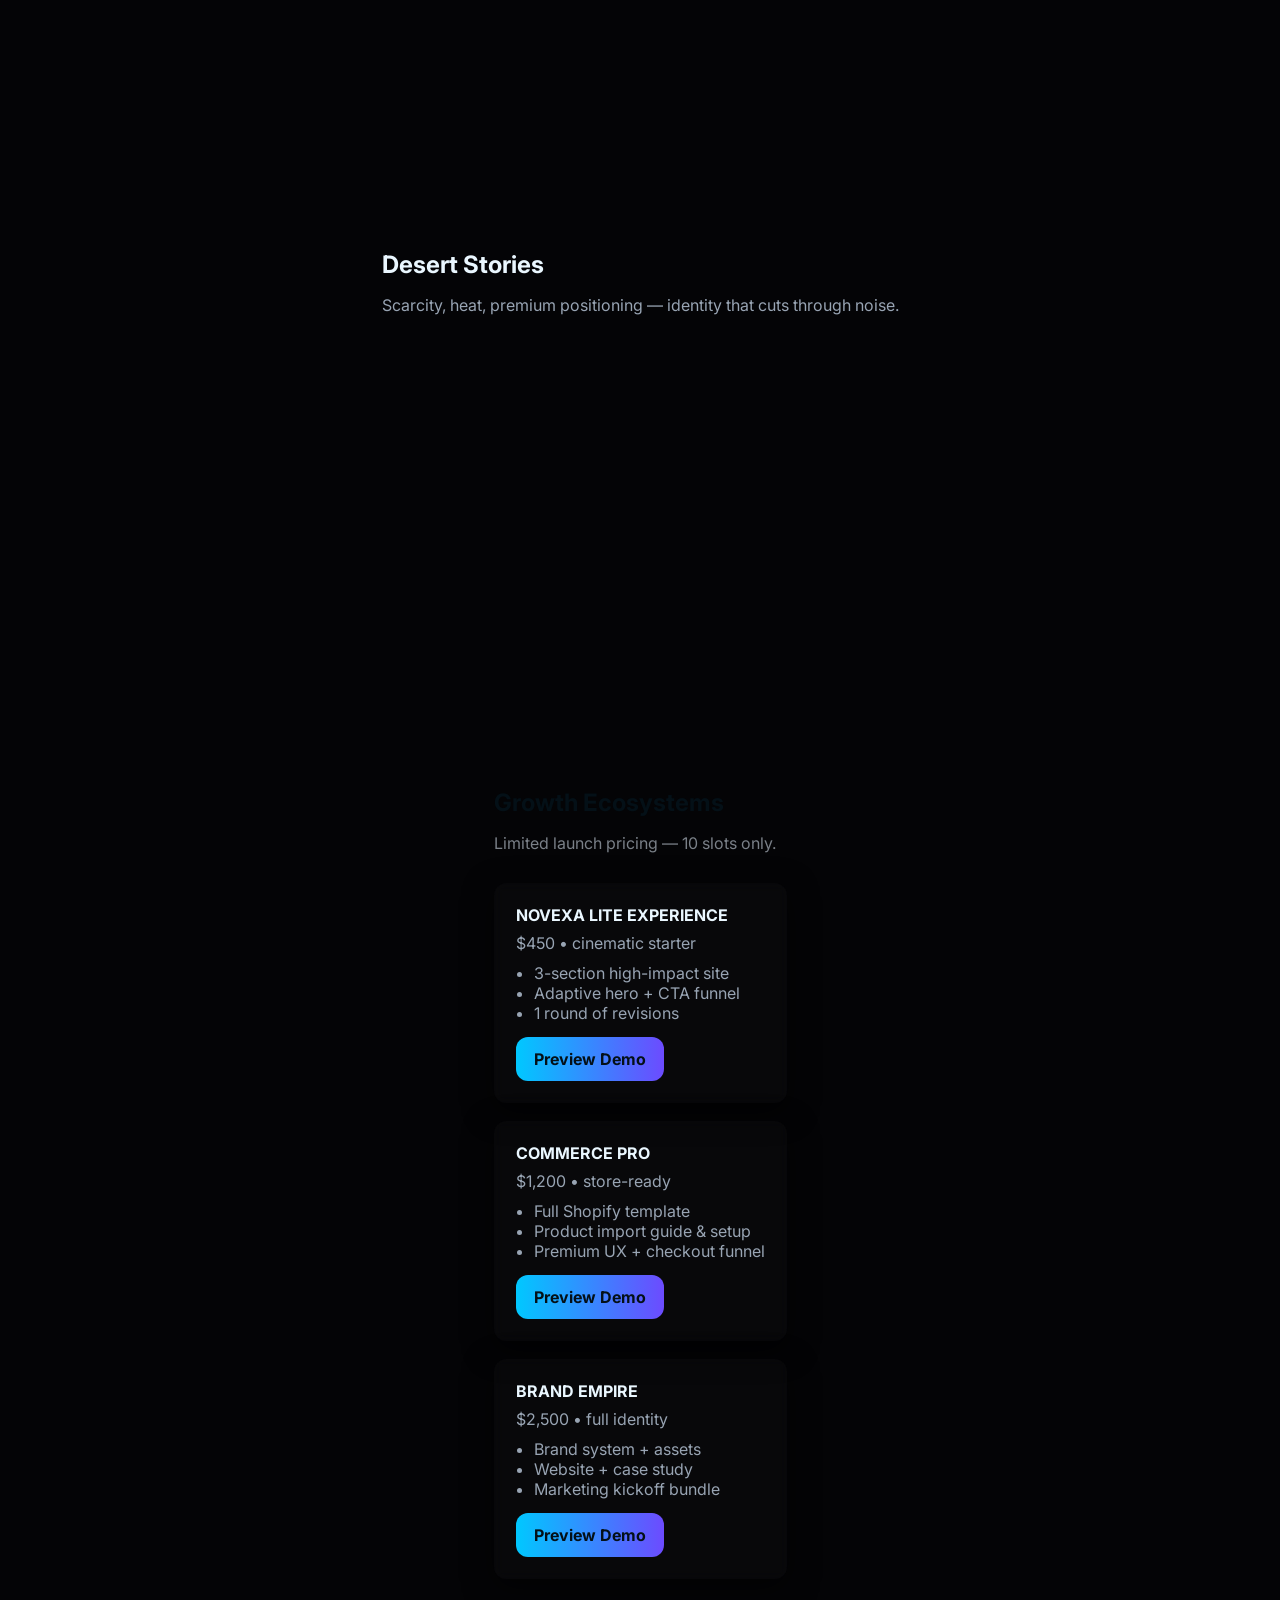
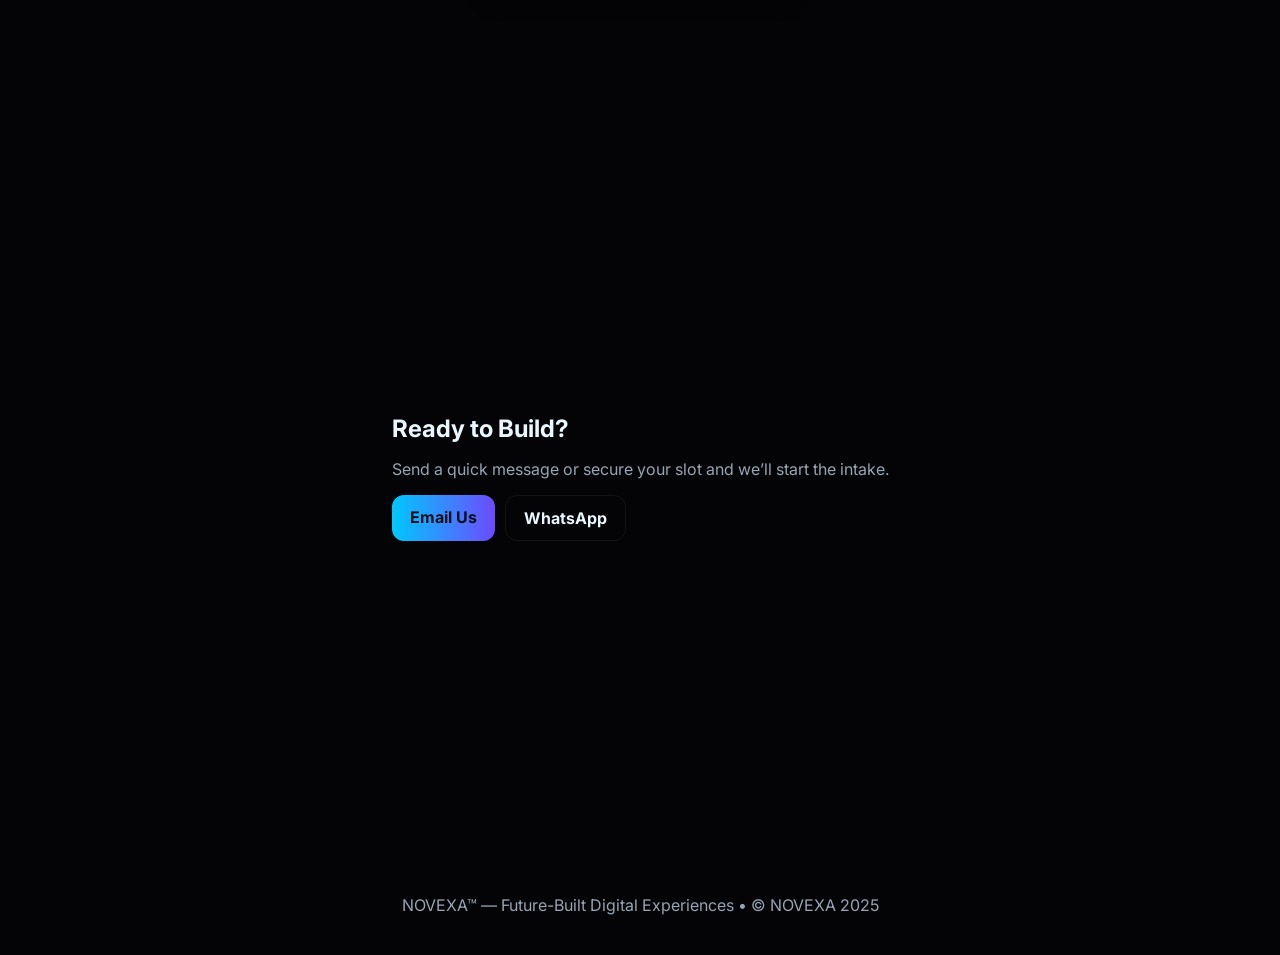
==== commit 333429f7: "Update index.html" ====
--- a/index.html
+++ b/index.html
@@ -4,133 +4,126 @@
 <meta charset="utf-8" />
 <meta name="viewport" content="width=device-width,initial-scale=1" />
 <title>NOVEXA — Immersive Digital Experience Studio</title>
-<meta name="description" content="NOVEXA — cinematic, psychology-driven web and brand experiences. High-conversion design and identity systems for ambitious brands." />
-<meta name="theme-color" content="#00121a" />
-<meta property="og:title" content="NOVEXA — Immersive Digital Experience Studio" />
-<meta property="og:description" content="Cinematic, psychology-driven digital experiences built to convert." />
-<meta property="og:type" content="website" />
-<meta property="og:url" content="https://novexadesigns-dev.github.io/NovexaDesigns/" />
-<meta property="og:image" content="ASSET_OG_URL" />
-<link rel="icon" href="ASSET_FAVICON_URL" />
-
+<meta name="description" content="NOVEXA — cinematic, psychology-driven web and brand experiences. Theme-shifting websites that feel alive." />
+<meta name="theme-color" content="#000" />
+<!-- Replace these with uploaded raw URLs if you add assets to repo -->
+<meta property="og:image" content="assets/og.png" />
+<link rel="icon" href="assets/favicon.png" />
 <link rel="preconnect" href="https://fonts.gstatic.com" crossorigin>
 <link href="https://fonts.googleapis.com/css2?family=Inter:wght@300;400;600;800&family=Space+Grotesk:wght@600;700&display=swap" rel="stylesheet">
 
 <style>
+/* ---------- GLOBAL / UTILS ---------- */
 :root{
-  --bg:#050505; --text:#EAF7FF; --muted:#A6B0C0;
-  --accent1:#00C8FF; --accent2:#5B2FFD; --gold:#E8B86A;
-  --max-width:1200px; --transition:420ms cubic-bezier(.16,.8,.24,1);
+  --bg:#040406; --muted:#98A4B3; --text:#EAF7FF;
+  --accent1:#00C8FF; --accent2:#6C4BFF; --gold:#E8B86A;
+  --max-width:1200px; --dur:420ms;
 }
-html,body{height:100%;margin:0;padding:0;background:var(--bg);color:var(--text);font-family:Inter,system-ui,Arial,-apple-system; -webkit-font-smoothing:antialiased; -moz-osx-font-smoothing:grayscale;}
-a{color:inherit}
-button{font-family:inherit;cursor:pointer}
-
-/* basic layout */
-.site-header{position:fixed;top:0;left:0;right:0;z-index:50;background:linear-gradient(180deg, rgba(2,6,11,0.55), rgba(2,6,11,0.12));backdrop-filter: blur(6px);padding:12px 20px;}
-.header-inner{max-width:var(--max-width);margin:0 auto;display:flex;align-items:center;justify-content:space-between;gap:12px;}
-#novexa-logo{width:150px;transition:filter var(--transition), transform var(--transition);filter:drop-shadow(0 8px 32px rgba(0,200,255,0.05));}
-.nav-links{display:flex;gap:16px;align-items:center}
-.nav-links a{color:var(--muted);text-decoration:none;font-weight:600}
-
-/* theme tag helpers */
-body[data-theme="design"]{ --accent1:var(--gold); --accent2:#FFDFA8; background:linear-gradient(180deg,#030204,#070507);}
-body[data-theme="space"]{ --accent1:#6EE7FF; --accent2:#8A6CFF; background:linear-gradient(180deg,#040513,#06071b);}
-body[data-theme="desert"]{ --accent1:#FFB36B; --accent2:#FFD7A8; background:linear-gradient(180deg,#1b0f05,#26140a);}
-body[data-theme="jungle"]{ --accent1:#2EE07E; --accent2:#0EBE7A; background:linear-gradient(180deg,#07110a,#04100a);}
-body[data-theme="final"]{ --accent1:#00C8FF; --accent2:#5B2FFD; background:linear-gradient(180deg,#02030a,#050515);}
-
-/* sections */
-.container{max-width:var(--max-width);margin:0 auto;padding:0 20px;}
-.novexa-section{min-height:82vh;padding:120px 0;display:flex;align-items:center;position:relative;overflow:hidden;}
-.hero-stage{display:flex;gap:28px;align-items:center;justify-content:space-between;}
-.hero-left{flex:1;z-index:4;padding-right:24px}
-.hero-right{flex:1;display:flex;justify-content:center;align-items:center;z-index:4}
-
-/* typography */
+*{box-sizing:border-box}
+html,body{height:100%;margin:0;padding:0;background:var(--bg);color:var(--text);font-family:Inter,system-ui,-apple-system,Segoe UI,Arial}
+a{color:inherit;text-decoration:none}
+.container{max-width:var(--max-width);margin:0 auto;padding:0 20px}
+
+/* ---------- HEADER ---------- */
+.site-header{position:fixed;top:0;left:0;right:0;z-index:120;background:linear-gradient(180deg,rgba(0,0,0,0.6),rgba(0,0,0,0.08));backdrop-filter:blur(6px);padding:12px 20px}
+.header-inner{display:flex;align-items:center;justify-content:space-between;gap:12px;max-width:var(--max-width);margin:0 auto}
+#novexa-logo{width:150px;cursor:pointer}
+.nav-links{display:flex;gap:14px;align-items:center}
+.nav-links a{color:var(--muted);font-weight:600}
+
+/* ---------- SECTIONS ---------- */
+.novexa-section{min-height:84vh;padding:120px 0;position:relative;overflow:hidden;display:flex;align-items:center}
+.hero-stage{display:flex;gap:28px;align-items:center;justify-content:space-between}
+.hero-left{flex:1;z-index:6;padding-right:24px}
+.hero-right{flex:1;display:flex;justify-content:center;align-items:center;z-index:6}
 .kicker{color:var(--muted);font-weight:600;margin-bottom:10px}
-.hero-title{font-size:48px;line-height:1.02;margin:0 0 12px;font-weight:800;letter-spacing:-0.02em}
+.hero-title{font-size:48px;line-height:1.02;margin:0 0 12px;font-weight:800}
 .hero-sub{color:var(--muted);margin:0 0 20px;font-size:18px}
 
-/* buttons */
-.btn{display:inline-block;padding:12px 20px;border-radius:12px;font-weight:700;border:none}
-.btn-primary{background:linear-gradient(90deg,var(--accent1),var(--accent2));color:#041017;box-shadow:0 10px 40px rgba(0,0,0,0.35)}
-.btn-outline{background:transparent;border:1px solid rgba(255,255,255,0.06);color:var(--text);padding:11px 18px;border-radius:12px}
-
-/* packages grid */
-.pricing-grid{display:grid;grid-template-columns:repeat(auto-fit,minmax(240px,1fr));gap:20px;margin-top:30px}
-.pkg{background:rgba(255,255,255,0.02);padding:22px;border-radius:14px;backdrop-filter: blur(6px);box-shadow:0 8px 30px rgba(0,0,0,0.6);transition:transform var(--transition)}
+/* ---------- BUTTONS ---------- */
+.btn{display:inline-block;padding:12px 18px;border-radius:12px;font-weight:700;border:none}
+.btn-primary{background:linear-gradient(90deg,var(--accent1),var(--accent2));color:#041017}
+.btn-outline{background:transparent;border:1px solid rgba(255,255,255,0.06);color:var(--text)}
+
+/* ---------- PARTICLE CANVAS + OVERLAY ---------- */
+#sceneCanvas{position:fixed;inset:0;z-index:2;pointer-events:none;mix-blend-mode:screen}
+.overlay-glow{position:fixed;inset:0;z-index:3;pointer-events:none;opacity:0.95;transition:background 420ms linear}
+
+/* ---------- PACKAGES GRID ---------- */
+.pricing-grid{display:grid;grid-template-columns:repeat(auto-fit,minmax(240px,1fr));gap:18px;margin-top:30px}
+.pkg{background:rgba(255,255,255,0.02);padding:22px;border-radius:12px;backdrop-filter:blur(6px);box-shadow:0 8px 30px rgba(0,0,0,0.6);transition:transform var(--dur)}
 .pkg:hover{transform:translateY(-8px)}
 .pkg h4{margin:0 0 6px;font-size:16px}
 
-/* footer */
-footer{padding:60px 0;color:var(--muted);text-align:center}
-
-/* canvas cover (animation engine) */
-#sceneCanvas{position:fixed;inset:0;z-index:1;pointer-events:none;mix-blend-mode:screen}
-
-/* subtle overlay layers */
-.overlay-glow{position:fixed;inset:0;z-index:2;pointer-events:none;opacity:0.6}
-
-/* logo glow styles that change with theme */
-#novexa-logo.use-white svg text { fill: #fff; filter: drop-shadow(0 16px 42px rgba(0,200,255,0.06)); }
-#novexa-logo.use-black svg text { fill: #001018; filter: drop-shadow(0 6px 18px rgba(0,0,0,0.12)); }
+/* ---------- POPUP DEMO ---------- */
+.demo-modal{display:none;position:fixed;inset:0;z-index:140;align-items:center;justify-content:center;padding:20px}
+.demo-card{width:min(980px,96%);max-height:86vh;background:#041018;border-radius:14px;padding:18px;overflow:auto;box-shadow:0 30px 80px rgba(0,0,0,0.7)}
+
+/* 3D-like demo viewport */
+.demo-viewport{height:420px;border-radius:10px;overflow:hidden;background:linear-gradient(180deg,rgba(0,0,0,0.2),rgba(0,0,0,0.05));position:relative;border:1px solid rgba(255,255,255,0.02)}
+
+/* industry selector */
+.industry-row{display:flex;gap:10px;overflow:auto;margin:12px 0;padding-bottom:6px}
+.industry-pill{padding:8px 12px;border-radius:999px;background:rgba(255,255,255,0.02);cursor:pointer;border:1px solid rgba(255,255,255,0.02)}
+
+/* glitch warning */
+.glitch-warning{background:rgba(200,40,40,0.06);color:#FFB6B6;padding:10px;border-radius:8px;margin-top:10px;display:none}
 
 /* responsive */
 @media (max-width:900px){
-  .hero-stage{flex-direction:column-reverse;gap:28px}
+  .hero-stage{flex-direction:column-reverse;gap:24px}
   .hero-title{font-size:28px;text-align:center}
   .header-inner{padding:0 8px}
-  #novexa-logo{width:120px}
   .novexa-section{padding:80px 0}
+  .demo-viewport{height:300px}
 }
 </style>
 </head>
 <body data-theme="design">
 
-<!-- Canvas used for particles/animations -->
+<!-- CANVAS & OVERLAY -->
 <canvas id="sceneCanvas" aria-hidden="true"></canvas>
 <div class="overlay-glow" aria-hidden="true"></div>
 
+<!-- HEADER -->
 <header class="site-header" role="banner">
-  <div class="header-inner container">
-    <div id="novexa-logo" class="use-white" title="NOVEXA">
-      <!-- Inline wordmark (keeps color-switching consistent) -->
+  <div class="header-inner">
+    <div id="novexa-logo" title="NOVEXA">
+      <!-- wordmark svg -->
       <svg width="220" height="40" viewBox="0 0 440 80" xmlns="http://www.w3.org/2000/svg" aria-label="NOVEXA logo">
-        <g transform="translate(0,0)">
-          <text x="90" y="50" font-family="Space Grotesk, Arial" font-size="36" font-weight="700">NOVEXA</text>
-          <path d="M18 20 L40 4 L28 28 L46 28 L24 60 Z" />
-        </g>
+        <g transform="translate(0,0)"><text x="90" y="50" font-family="Space Grotesk" font-size="36" font-weight="700">NOVEXA</text></g>
       </svg>
     </div>
-
     <nav class="nav-links" role="navigation" aria-label="Primary">
       <a href="#services">Services</a>
       <a href="#case-studies">Work</a>
+      <a href="#packages">Packages</a>
       <a href="#contact">Contact</a>
-      <button id="theme-toggle" class="theme-toggle" title="Toggle theme">Theme</button>
-      <button class="btn-primary" id="openModalTop">Secure Your Slot</button>
+      <!-- theme toggle removed as requested -->
+      <!-- call option removed as requested -->
     </nav>
   </div>
 </header>
 
 <main>
-  <!-- HERO / DESIGN (Cinematic Black/Gold) -->
+
+  <!-- HERO / DESIGN (theme = design / cyberpunk-blackgold) -->
   <section id="home" class="novexa-section" data-theme="design" aria-labelledby="hero-title">
     <div class="container hero-stage">
       <div class="hero-left">
-        <div class="kicker">NOVEXA — Immersive Digital Experience Studio</div>
-        <h1 id="hero-title" class="hero-title">Where websites stop being pages — and start being alive.</h1>
-        <p class="hero-sub">Cinematic, theme-shifting worlds engineered for attention, trust, and conversion.</p>
+        <div class="kicker">NOVEXA — Cinematic Brand & Product Experiences</div>
+        <h1 id="hero-title" class="hero-title">Websites that stop being pages — and start being worlds.</h1>
+        <p class="hero-sub">Futuristic, psychology-driven web design for brands that demand attention.</p>
         <div style="display:flex;gap:12px;align-items:center">
-          <a class="btn btn-primary" href="mailto:novexa.designs@gmail.com?subject=Start%20Project%20-%20NOVEXA">Start Your Project</a>
-          <button class="btn-outline" id="scrollToPackages">View Packages</button>
+          <a class="btn btn-primary" id="startProject" href="mailto:novexa.designs@gmail.com?subject=Start%20Project%20-%20NOVEXA">Start Project</a>
+          <button class="btn btn-outline" id="openPackages">View Packages</button>
         </div>
-        <p style="margin-top:12px;color:var(--muted)">Opening Launch — 10 exclusive slots.</p>
+        <p style="margin-top:12px;color:var(--muted)">10 exclusive launch slots — premium onboarding.</p>
       </div>
 
       <div class="hero-right" aria-hidden="false">
-        <img id="hero-img" src="ASSET_HERO_URL" alt="NOVEXA hero visual" style="max-width:520px;border-radius:12px;box-shadow:0 30px 70px rgba(0,0,0,0.6)" loading="lazy">
+        <!-- hero image: upload to /assets/hero.png -->
+        <img id="hero-img" src="assets/hero.png" alt="NOVEXA hero visual" style="max-width:520px;border-radius:12px;box-shadow:0 30px 70px rgba(0,0,0,0.6)" loading="lazy">
       </div>
     </div>
   </section>
@@ -139,7 +132,7 @@
   <section id="services" class="novexa-section" data-theme="space" aria-labelledby="services-title">
     <div class="container">
       <h2 id="services-title" style="margin:0 0 10px">Adaptive Worlds</h2>
-      <p style="color:var(--muted)">From neon cityscapes to starfields — immersive systems for future-forward brands.</p>
+      <p style="color:var(--muted)">Neon cities, starfields, desert dunes — design that shifts to match your brand's universe.</p>
     </div>
   </section>
 
@@ -147,11 +140,11 @@
   <section id="case-studies" class="novexa-section" data-theme="desert" aria-labelledby="case-title">
     <div class="container">
       <h2 id="case-title" style="margin:0 0 10px">Desert Stories</h2>
-      <p style="color:var(--muted)">Heat, scarcity, and premium positioning — identity that cuts through noise.</p>
+      <p style="color:var(--muted)">Scarcity, heat, premium positioning — identity that cuts through noise.</p>
     </div>
   </section>
 
-  <!-- JUNGLE -->
+  <!-- JUNGLE / PACKAGES -->
   <section id="packages" class="novexa-section" data-theme="jungle" aria-labelledby="packages-title">
     <div class="container">
       <h2 id="packages-title" style="margin:0 0 10px;color:#041017">Growth Ecosystems</h2>
@@ -166,7 +159,7 @@
             <li>Adaptive hero + CTA funnel</li>
             <li>1 round of revisions</li>
           </ul>
-          <div style="margin-top:14px"><a class="btn btn-primary select-btn" data-pkg="NOVEXA LITE" href="#" role="button">Secure Your Slot</a></div>
+          <div style="margin-top:14px"><a class="btn btn-primary open-demo" data-pkg="LITE" href="#" role="button">Preview Demo</a></div>
         </div>
 
         <div class="pkg" role="listitem">
@@ -177,7 +170,7 @@
             <li>Product import guide & setup</li>
             <li>Premium UX + checkout funnel</li>
           </ul>
-          <div style="margin-top:14px"><a class="btn btn-primary select-btn" data-pkg="COMMERCE PRO" href="#" role="button">Secure Your Slot</a></div>
+          <div style="margin-top:14px"><a class="btn btn-primary open-demo" data-pkg="PRO" href="#" role="button">Preview Demo</a></div>
         </div>
 
         <div class="pkg" role="listitem">
@@ -188,7 +181,7 @@
             <li>Website + case study</li>
             <li>Marketing kickoff bundle</li>
           </ul>
-          <div style="margin-top:14px"><a class="btn btn-primary select-btn" data-pkg="BRAND EMPIRE" href="#" role="button">Secure Your Slot</a></div>
+          <div style="margin-top:14px"><a class="btn btn-primary open-demo" data-pkg="EMPIRE" href="#" role="button">Preview Demo</a></div>
         </div>
       </div>
     </div>
@@ -199,26 +192,56 @@
     <div class="container">
       <h2 id="contact-title" style="margin:0 0 10px">Ready to Build?</h2>
       <p style="color:var(--muted)">Send a quick message or secure your slot and we’ll start the intake.</p>
-      <div style="margin-top:16px">
+      <div style="margin-top:16px;display:flex;gap:10px;flex-wrap:wrap">
         <a class="btn btn-primary" href="mailto:novexa.designs@gmail.com?subject=Contact%20-%20NOVEXA">Email Us</a>
-        <a class="btn btn-outline" href="https://wa.me/WHATSAPP_NUMBER?text=I%20want%20to%20start%20my%20project%20with%20NOVEXA">WhatsApp</a>
+        <a class="btn btn-outline" href="https://wa.me/923251276972?text=I%20want%20to%20start%20my%20project%20with%20NOVEXA">WhatsApp</a>
       </div>
     </div>
   </section>
 
-  <footer>
-    <div class="container">
-      <div style="display:flex;justify-content:space-between;align-items:center;gap:12px;flex-wrap:wrap">
-        <div>NOVEXA™ — Future-Built Digital Experiences</div>
-        <div style="color:var(--muted)">© NOVEXA 2025</div>
-      </div>
-    </div>
+  <footer style="padding:40px 0;color:var(--muted);text-align:center">
+    <div class="container">NOVEXA™ — Future-Built Digital Experiences • © NOVEXA 2025</div>
   </footer>
 </main>
 
-<!-- modal -->
-<div id="novexa-modal" aria-hidden="true" role="dialog" aria-modal="true" style="display:none;position:fixed;inset:0;align-items:center;justify-content:center;z-index:60;">
-  <div style="background:#061018;padding:20px;border-radius:12px;max-width:720px;width:94%;">
+<!-- DEMO / PACKAGES MODAL -->
+<div class="demo-modal" id="demoModal" aria-hidden="true">
+  <div class="demo-card">
+    <div style="display:flex;justify-content:space-between;align-items:center;gap:12px">
+      <div style="font-weight:800">Preview Demo</div>
+      <div style="display:flex;gap:8px;align-items:center">
+        <button id="closeDemo" class="btn btn-outline">Close</button>
+      </div>
+    </div>
+
+    <div style="margin-top:12px">
+      <div class="industry-row" id="industryRow" aria-label="Industry selector">
+        <!-- pills will be inserted by JS -->
+      </div>
+
+      <div class="demo-viewport" id="demoViewport" aria-live="polite">
+        <!-- demo pages render here — simulated mini-site -->
+        <div id="demoInner" style="position:absolute;inset:0;display:flex;align-items:center;justify-content:center;color:var(--muted);font-weight:700">
+          Select an industry to preview the demo.
+        </div>
+      </div>
+
+      <div style="display:flex;gap:10px;margin-top:12px;align-items:center">
+        <div id="compatNote" style="color:var(--muted)">Compatibility: <span id="compatBadge">—</span></div>
+        <div style="flex:1"></div>
+        <button id="chooseThis" class="btn btn-primary">Choose This</button>
+      </div>
+
+      <div class="glitch-warning" id="glitchWarning" role="status">
+        This industry usually requires a higher-tier package. We recommend upgrading for best results.
+      </div>
+    </div>
+  </div>
+</div>
+
+<!-- MODAL INTAKE -->
+<div id="novexa-modal" style="display:none;position:fixed;inset:0;align-items:center;justify-content:center;z-index:160">
+  <div style="background:#061018;padding:20px;border-radius:12px;max-width:720px;width:94%">
     <h3 style="margin-top:0">Quick Project Intake</h3>
     <form id="novexa-intake">
       <input name="brand" placeholder="Brand / Project name" style="width:100%;padding:10px;margin:6px 0;border-radius:8px;border:none;background:#011118;color:var(--text)" required>
@@ -234,200 +257,301 @@
 </div>
 
 <script>
-/* ========== ENGINE: THEME SWITCH + PARTICLE CANVAS ========== */
-(function(){
+/* ========== CORE: Theme engine + particles + cinematic intro + package demo ========== */
+(() => {
   'use strict';
+  const WA = '923251276972'; // your WhatsApp
   const canvas = document.getElementById('sceneCanvas');
   const ctx = canvas.getContext('2d');
-  let w = canvas.width = innerWidth;
-  let h = canvas.height = innerHeight;
-  let mouse = { x: w/2, y: h/2, down:false };
-
-  // update size
-  function resize(){ w = canvas.width = innerWidth; h = canvas.height = innerHeight; }
-  addEventListener('resize', resize);
-
-  // particle engine data + theme presets
+  let DPR = Math.max(1, Math.min(window.devicePixelRatio || 1, 2));
+  function resizeCanvas(){
+    DPR = Math.max(1, Math.min(window.devicePixelRatio || 1, 2));
+    canvas.width = innerWidth * DPR; canvas.height = innerHeight * DPR;
+    canvas.style.width = innerWidth + 'px'; canvas.style.height = innerHeight + 'px';
+    ctx.setTransform(DPR,0,0,DPR,0,0);
+  }
+  resizeCanvas();
+  addEventListener('resize', resizeCanvas);
+
+  let mouse = {x: innerWidth/2, y: innerHeight/2};
+  addEventListener('pointermove', (e)=>{ mouse.x = e.clientX; mouse.y = e.clientY; });
+
+  // THEMES: design (cyberpunk), space, desert, jungle
   const THEMES = {
-    design: { colorA:'#E8B86A', colorB:'#FFDFA8', count:90, speed:0.2, type:'spark' },
-    space:  { colorA:'#6EE7FF', colorB:'#8A6CFF', count:120, speed:0.6, type:'star' },
-    desert: { colorA:'#FFB36B', colorB:'#FFD7A8', count:80, speed:0.15, type:'sand' },
-    jungle: { colorA:'#2EE07E', colorB:'#0EBE7A', count:100, speed:0.35, type:'leaf' }
+    design: {beam:['#E8B86A','#FFDFA8'], overlay: ['rgba(232,184,106,0.06)','rgba(5,5,5,0)'], particles: {type:'spark', colorA:'#E8B86A', colorB:'#FFDFA8', count:90, speed:0.28}},
+    space:  {beam:['#6EE7FF','#8A6CFF'], overlay: ['rgba(110,231,255,0.06)','rgba(138,108,255,0.02)'], particles: {type:'star', colorA:'#6EE7FF', colorB:'#8A6CFF', count:120, speed:0.6}},
+    desert: {beam:['#FFB36B','#FFD7A8'], overlay: ['rgba(255,179,107,0.08)','rgba(255,215,168,0.01)'], particles: {type:'sand', colorA:'#FFB36B', colorB:'#FFD7A8', count:80, speed:0.18}},
+    jungle: {beam:['#2EE07E','#0EBE7A'], overlay: ['rgba(46,224,126,0.07)','rgba(14,190,122,0.02)'], particles: {type:'ember', colorA:'#2EE07E', colorB:'#0EBE7A', count:100, speed:0.36}}
   };
-  let activeThemeKey = document.body.getAttribute('data-theme') || 'design';
-  let particles = [];
-
-  // util random
-  const rand = (a,b)=> Math.random()*(b-a)+a;
-
-  // Particle class
-  class P {
-    constructor(theme){
-      this.reset(theme);
-    }
-    reset(theme){
-      const t = THEMES[theme];
-      this.theme = theme;
-      this.x = rand(-w*0.2, w*1.2);
-      this.y = rand(-h*0.2, h*1.2);
-      this.vx = (rand(-0.5,0.5))* (t.speed*4);
-      this.vy = (rand(-0.2,0.6))* (t.speed*2);
-      this.size = rand(0.6, (t.type==='star'?2.6: (t.type==='leaf'?5.5:3.2)));
-      this.life = rand(80, 400);
+
+  let activeTheme = document.body.getAttribute('data-theme') || 'design';
+
+  // Particle system (lightweight)
+  class Particle {
+    constructor(theme){ this.theme=theme; this.reset(); }
+    reset(){
+      const t=THEMES[this.theme].particles;
+      this.x = Math.random()*innerWidth;
+      this.y = Math.random()*innerHeight;
+      this.vx = (Math.random()-0.5)*t.speed*2;
+      this.vy = (Math.random()-0.5)*t.speed*1.2;
+      this.size = Math.random() * (t.type==='star'?2.6: (t.type==='ember'?5.2:3.2)) + 0.6;
+      this.color = Math.random() > 0.5 ? t.colorA : t.colorB;
+      this.life = Math.random()*400 + 80;
       this.maxLife = this.life;
-      this.color = Math.random() > 0.5 ? t.colorA : t.colorB;
-      if(t.type==='star'){ this.twinkle = Math.random()*0.6+0.2; }
-      if(t.type==='leaf'){ this.rotation = rand(0,Math.PI*2); this.angular = rand(-0.01,0.01); }
     }
     step(){
-      const t = THEMES[this.theme];
-      // subtle attraction to mouse
-      const dx = (mouse.x - this.x);
-      const dy = (mouse.y - this.y);
-      const dist = Math.max(80, Math.hypot(dx,dy));
-      this.vx += (dx/dist)*(0.0006);
-      this.vy += (dy/dist)*(0.0006);
-
-      this.x += this.vx;
-      this.y += this.vy;
-      if(this.theme === 'desert') {
-        // slight upward drift to simulate heat
-        this.y -= 0.02;
-        this.x += Math.sin(this.y*0.002)*0.12;
-      }
-      this.life--;
-      if(this.life <= 0 || this.x < -w*0.4 || this.x > w*1.4 || this.y < -h*0.4 || this.y > h*1.4) this.reset(this.theme);
+      const dx = (mouse.x - this.x), dy = (mouse.y - this.y);
+      const dist = Math.max(60, Math.hypot(dx,dy));
+      this.vx += (dx/dist)*0.0012; this.vy += (dy/dist)*0.0012;
+      this.x += this.vx; this.y += this.vy;
+      this.life--; if(this.life<=0 || this.x<-200 || this.x>innerWidth+200 || this.y<-200 || this.y>innerHeight+200) this.reset();
     }
     draw(ctx){
-      const t = THEMES[this.theme];
-      ctx.save();
+      const t = THEMES[this.theme].particles;
       if(t.type==='star'){
-        // star glow
-        const g = ctx.createRadialGradient(this.x,this.y,0,this.x,this.y,this.size*8);
-        g.addColorStop(0,this.color);
-        g.addColorStop(1,'rgba(0,0,0,0)');
-        ctx.fillStyle = g;
-        ctx.beginPath(); ctx.arc(this.x,this.y,this.size*4,0,Math.PI*2); ctx.fill();
-        ctx.fillStyle = this.color;
-        ctx.beginPath(); ctx.arc(this.x,this.y,this.size,0,Math.PI*2); ctx.fill();
-      } else if(t.type==='spark'){
-        ctx.fillStyle = this.color; ctx.globalAlpha = Math.max(0.06, this.life/this.maxLife);
-        ctx.beginPath(); ctx.ellipse(this.x,this.y, this.size*1.2, this.size*0.6, 0, 0, Math.PI*2); ctx.fill();
+        const g = ctx.createRadialGradient(this.x,this.y,0,this.x,this.y,this.size*6);
+        g.addColorStop(0,this.color); g.addColorStop(1,'rgba(0,0,0,0)');
+        ctx.fillStyle = g; ctx.beginPath(); ctx.arc(this.x,this.y,this.size*4,0,Math.PI*2); ctx.fill();
+        ctx.fillStyle = this.color; ctx.beginPath(); ctx.arc(this.x,this.y,this.size,0,Math.PI*2); ctx.fill();
       } else if(t.type==='sand'){
-        ctx.fillStyle = this.color; ctx.globalAlpha = 0.55 * Math.min(1, this.life/this.maxLife);
-        ctx.beginPath(); ctx.ellipse(this.x,this.y, this.size, this.size*0.5, 0,0,Math.PI*2); ctx.fill();
-      } else if(t.type==='leaf'){
-        ctx.translate(this.x,this.y);
-        ctx.rotate(this.rotation);
-        ctx.fillStyle = this.color; ctx.globalAlpha = 0.9;
-        ctx.beginPath(); ctx.ellipse(0,0,this.size*1.6,this.size*0.8,0,0,Math.PI*2); ctx.fill();
-        this.rotation += this.angular;
+        ctx.globalAlpha = 0.55; ctx.fillStyle = this.color; ctx.beginPath(); ctx.ellipse(this.x,this.y,this.size*1.1,this.size*0.6,0,0,Math.PI*2); ctx.fill(); ctx.globalAlpha = 1;
+      } else if(t.type==='ember'){
+        ctx.globalAlpha = 0.95; ctx.fillStyle = this.color; ctx.beginPath(); ctx.ellipse(this.x,this.y,this.size*1.6,this.size*0.9,0,0,Math.PI*2); ctx.fill(); ctx.globalAlpha = 1;
+      } else {
+        ctx.globalAlpha = Math.max(0.06, this.life/this.maxLife); ctx.fillStyle = this.color; ctx.beginPath(); ctx.ellipse(this.x,this.y,this.size*1.2,this.size*0.6,0,0,Math.PI*2); ctx.fill(); ctx.globalAlpha = 1;
       }
-      ctx.restore();
-      ctx.globalAlpha = 1;
     }
   }
 
-  // create particles for a theme
+  let particles = [];
   function initParticles(themeKey){
-    particles = [];
-    const t = THEMES[themeKey];
-    const count = Math.max(20, Math.floor(t.count * (Math.min(window.devicePixelRatio || 1, 2))));
-    for(let i=0;i<count;i++) particles.push(new P(themeKey));
-  }
-
-  // draw loop
-  let last = 0;
-  function loop(ts){
-    const dt = ts - last; last = ts;
-    ctx.clearRect(0,0,w,h);
-    // background subtle gradient overlay per theme
-    // draw particles
+    particles = []; const cfg = THEMES[themeKey].particles; const cnt = Math.round(cfg.count * Math.min(DPR,2));
+    for(let i=0;i<cnt;i++) particles.push(new Particle(themeKey));
+  }
+  initParticles(activeTheme);
+
+  let last=0;
+  function frame(ts){
+    const dt = ts-last; last=ts;
+    ctx.clearRect(0,0,innerWidth,innerHeight);
+    // draw beam subtle effect for aesthetic (behind content)
     for(let p of particles){ p.step(); p.draw(ctx); }
-    requestAnimationFrame(loop);
-  }
-
-  // initialize
-  initParticles(activeThemeKey);
-  requestAnimationFrame(loop);
-
-  // mouse tracking (for parallax/attraction)
-  addEventListener('pointermove', (e)=>{ mouse.x = e.clientX; mouse.y = e.clientY; });
-  addEventListener('pointerdown', ()=> mouse.down = true );
-  addEventListener('pointerup', ()=> mouse.down = false );
-
-  // Section observer -> theme switch
+    requestAnimationFrame(frame);
+  }
+  requestAnimationFrame(frame);
+
+  // overlay glow per theme
+  const overlay = document.querySelector('.overlay-glow');
+  let tick = 0;
+  function overlayLoop(){
+    tick += 0.004;
+    const theme = activeTheme;
+    if(theme==='space') overlay.style.background = `radial-gradient(800px 400px at ${50+Math.sin(tick*6)*20}% ${50+Math.cos(tick*4)*8}%, ${THEMES.space.overlay[0]}, ${THEMES.space.overlay[1]})`;
+    else if(theme==='desert') overlay.style.background = `radial-gradient(900px 420px at ${40+Math.sin(tick*2)*10}% ${60+Math.cos(tick*3)*8}%, ${THEMES.desert.overlay[0]}, ${THEMES.desert.overlay[1]})`;
+    else if(theme==='jungle') overlay.style.background = `radial-gradient(800px 450px at ${55+Math.cos(tick*3)*10}% ${45+Math.sin(tick*4)*9}%, ${THEMES.jungle.overlay[0]}, ${THEMES.jungle.overlay[1]})`;
+    else overlay.style.background = `radial-gradient(1000px 450px at ${50+Math.sin(tick*2)*8}% ${40+Math.cos(tick*3)*6}%, ${THEMES.design.overlay[0]}, ${THEMES.design.overlay[1]})`;
+    requestAnimationFrame(overlayLoop);
+  }
+  overlayLoop();
+
+  // intersection observer to detect section enters & trigger cinematic intro per theme
   const sections = document.querySelectorAll('[data-theme]');
-  const obs = new IntersectionObserver((entries)=>{
-    entries.forEach(e=>{
-      if(e.isIntersecting){
-        const tkey = e.target.getAttribute('data-theme');
-        if(tkey && tkey !== activeThemeKey){
-          activeThemeKey = tkey;
-          document.body.setAttribute('data-theme', tkey === 'final' ? 'design' : tkey);
-          // logo color switch logic (light/dark):
-          const logo = document.getElementById('novexa-logo');
-          if(logo){
-            if(tkey === 'desert') { logo.classList.add('use-black'); logo.classList.remove('use-white'); }
-            else { logo.classList.add('use-white'); logo.classList.remove('use-black'); }
-          }
-          // reinit particles for new theme
-          initParticles(tkey);
+  const io = new IntersectionObserver((entries)=>{
+    entries.forEach(entry=>{
+      if(entry.isIntersecting){
+        const key = entry.target.getAttribute('data-theme') || 'design';
+        if(key !== activeTheme){
+          activeTheme = key;
+          document.body.setAttribute('data-theme', key);
+          initParticles(activeTheme);
+          playThemeIntro(key);
         }
       }
     });
-  }, {threshold:0.45});
-  sections.forEach(s=>obs.observe(s));
-
-  // theme toggle manual button
-  const themeBtn = document.getElementById('theme-toggle');
-  if(themeBtn){
-    themeBtn.addEventListener('click', ()=>{
-      // cycle themes: design -> space -> desert -> jungle -> design
-      const order = ['design','space','desert','jungle'];
-      const idx = order.indexOf(activeThemeKey);
-      const next = order[(idx+1)%order.length];
-      document.querySelector(`[data-theme="${next}"]`)?.scrollIntoView({behavior:'smooth',block:'center'});
+  }, {threshold:0.5});
+  sections.forEach(s=>io.observe(s));
+
+  // cinematic intro (plays when user first lands and when entering sections)
+  let introPlaying = false;
+  function playThemeIntro(themeKey){
+    if(introPlaying) return; // avoid stacking
+    introPlaying = true;
+    const beamColors = THEMES[themeKey].beam;
+    const overlayEl = document.querySelector('.overlay-glow');
+    // small intro effect: flash + beam sweep (1.2s)
+    overlayEl.style.transition = 'opacity 250ms linear, background 420ms linear';
+    overlayEl.style.opacity = '1';
+    const flash = document.createElement('div');
+    flash.style.position = 'fixed'; flash.style.inset='0'; flash.style.zIndex = 9999; flash.style.pointerEvents='none';
+    flash.style.background = `linear-gradient(90deg, ${beamColors[0]}22, ${beamColors[1]}11)`;
+    document.body.appendChild(flash);
+    flash.animate([{opacity:0},{opacity:1},{opacity:0}], {duration:1200, easing:'ease-in-out'}).onfinish = ()=>{
+      document.body.removeChild(flash);
+      introPlaying = false;
+    };
+  }
+
+  // initial intro: play based on topmost visible section (do once)
+  window.addEventListener('load', ()=> {
+    setTimeout(()=> playThemeIntro(activeTheme), 350);
+  });
+
+  // ---------------- PACKAGES / DEMO system ----------------
+  const industries = [
+    {id:'lux_ecom', label:'Luxury E-commerce', tier:'high'},
+    {id:'jewelry', label:'Jewelry', tier:'high'},
+    {id:'fashion', label:'Fashion/Clothing', tier:'mid'},
+    {id:'music', label:'Music Producer', tier:'mid'},
+    {id:'realestate', label:'Real Estate', tier:'high'},
+    {id:'hvac', label:'HVAC', tier:'low'},
+    {id:'barber', label:'Barber/Local', tier:'low'},
+    {id:'freelancer', label:'Freelancer', tier:'low'},
+  ];
+
+  const industryRow = document.getElementById('industryRow');
+  const demoModal = document.getElementById('demoModal');
+  const demoInner = document.getElementById('demoInner');
+  const compatBadge = document.getElementById('compatBadge');
+  const glitchWarning = document.getElementById('glitchWarning');
+  let currentDemo = null;
+  let currentPkg = null;
+
+  // render industry pills
+  industries.forEach(i=>{
+    const pill = document.createElement('div');
+    pill.className = 'industry-pill'; pill.textContent = i.label; pill.dataset.id = i.id;
+    pill.addEventListener('click', ()=> selectIndustry(i.id));
+    industryRow.appendChild(pill);
+  });
+
+  // package buttons open modal
+  document.querySelectorAll('.open-demo').forEach(btn=>{
+    btn.addEventListener('click', (e)=>{
+      e.preventDefault();
+      currentPkg = btn.dataset.pkg || 'LITE';
+      openDemoModal();
     });
-  }
-
-  // gentle overlay animation (CSS-style using JS to vary background)
-  const overlay = document.querySelector('.overlay-glow');
-  let overlayTick = 0;
-  function overlayLoop(){
-    overlayTick += 0.002;
-    const theme = activeThemeKey;
-    if(theme==='space'){
-      overlay.style.background = `radial-gradient(800px 400px at ${50+Math.sin(overlayTick*6)*20}% ${50+Math.cos(overlayTick*4)*8}%, rgba(110,231,255,0.08), rgba(138,108,255,0.02)), radial-gradient(600px 300px at ${30+Math.cos(overlayTick*5)*18}% ${60+Math.sin(overlayTick*3)*10}%, rgba(138,108,255,0.03), rgba(0,0,0,0))`;
-    } else if(theme==='desert'){
-      overlay.style.background = `radial-gradient(900px 400px at ${40+Math.sin(overlayTick*2)*10}% ${60+Math.cos(overlayTick*3)*8}%, rgba(255,179,107,0.08), rgba(255,215,168,0.01))`;
-    } else if(theme==='jungle'){
-      overlay.style.background = `radial-gradient(800px 450px at ${55+Math.cos(overlayTick*3)*10}% ${45+Math.sin(overlayTick*4)*9}%, rgba(46,224,126,0.07), rgba(14,190,122,0.02))`;
+  });
+  document.getElementById('openPackages').addEventListener('click', ()=> {
+    currentPkg = 'LITE';
+    openDemoModal();
+  });
+
+  function openDemoModal(){
+    demoModal.style.display = 'flex'; demoModal.setAttribute('aria-hidden','false');
+    // preselect industry by scanning — fallback to fashion
+    selectIndustry('lux_ecom');
+  }
+
+  document.getElementById('closeDemo').addEventListener('click', ()=> {
+    demoModal.style.display = 'none'; demoModal.setAttribute('aria-hidden','true');
+    glitchWarning.style.display = 'none';
+  });
+
+  function selectIndustry(id){
+    currentDemo = industries.find(x=>x.id===id) || industries[0];
+    // update UI
+    demoInner.innerHTML = '';
+    // build a mini simulated demo for the industry (simplified but expressive)
+    const wrapper = document.createElement('div'); wrapper.style.width='100%'; wrapper.style.height='100%'; wrapper.style.display='flex'; wrapper.style.flexDirection='column'; wrapper.style.alignItems='center'; wrapper.style.justifyContent='center';
+    const title = document.createElement('div'); title.style.fontSize = '20px'; title.style.fontWeight='800'; title.style.color='var(--text)'; title.textContent = currentDemo.label + ' — Demo';
+    const sub = document.createElement('div'); sub.style.marginTop='10px'; sub.style.color='var(--muted)'; sub.textContent = demoTextFor(currentDemo.id);
+    wrapper.appendChild(title); wrapper.appendChild(sub);
+    // small animated preview block (colored rim)
+    const preview = document.createElement('div'); preview.style.marginTop='18px'; preview.style.width='86%'; preview.style.height='160px'; preview.style.borderRadius='10px'; preview.style.border='1px solid rgba(255,255,255,0.04)'; preview.style.background='linear-gradient(180deg, rgba(255,255,255,0.02), rgba(255,255,255,0.01))'; preview.style.display='flex'; preview.style.alignItems='center'; preview.style.justifyContent='center'; preview.style.fontWeight='700'; preview.textContent='[interactive preview]';
+    wrapper.appendChild(preview);
+    demoInner.appendChild(wrapper);
+
+    // compatibility logic: recommendations
+    const recommended = recommendPackageForIndustry(currentDemo);
+    compatBadge.textContent = recommended.name;
+    // if user previously chose a smaller package -> show glitch
+    if(packageIsUnderspec(currentPkg, recommended.key)){
+      glitchWarning.style.display='block';
+    } else glitchWarning.style.display='none';
+  }
+
+  function demoTextFor(id){
+    if(id==='lux_ecom') return 'Liquid metal hover, product hero with cinematic lighting, infinite zoom.';
+    if(id==='jewelry') return 'Black & gold UI, magnified product reveal, fragile-detail lighting.';
+    if(id==='fashion') return 'Model carousel loop, lookbook interactions, quick buy flow.';
+    if(id==='music') return 'Audio-reactive hero, beat-synced microinteractions, merch carousel.';
+    if(id==='realestate') return 'Large immersive imagery, neighborhood parallax, booking CTA.';
+    if(id==='hvac') return 'Service-first layout, booking quick-links, trust signals.';
+    if(id==='barber') return 'Local booking, gallery, social proof, call-to-action.';
+    if(id==='freelancer') return 'Portfolio highlight, case spotlight, contact CTA.';
+    return 'Premium demo preview';
+  }
+
+  function recommendPackageForIndustry(ind){
+    // baseline mapping — simple but effective
+    const high = ['lux_ecom','jewelry','realestate'];
+    const mid = ['fashion','music'];
+    if(high.includes(ind.id)) return {key:'EMPIRE', name:'BRAND EMPIRE'};
+    if(mid.includes(ind.id)) return {key:'PRO', name:'COMMERCE PRO'};
+    return {key:'LITE', name:'NOVEXA LITE'};
+  }
+
+  function packageIsUnderspec(selectedPkgKey, recommendedKey){
+    const order = { LITE:1, PRO:2, EMPIRE:3 };
+    return order[selectedPkgKey] < order[recommendedKey];
+  }
+
+  // choose this button logic
+  document.getElementById('chooseThis').addEventListener('click', ()=>{
+    // if current selection underspec -> show recommended CTA
+    const rec = recommendPackageForIndustry(currentDemo);
+    if(packageIsUnderspec(currentPkg, rec.key)){
+      // animate glitch then open recommended upsell
+      glitchWarning.style.display='block';
+      // show a stronger upsell UI (we'll open intake prefilled)
+      setTimeout(()=> {
+        demoModal.style.display='none';
+        openIntakeWithRecommendation(rec.name);
+      }, 800);
     } else {
-      overlay.style.background = `radial-gradient(1000px 450px at ${50+Math.sin(overlayTick*2)*8}% ${40+Math.cos(overlayTick*3)*6}%, rgba(232,184,106,0.06), rgba(5,5,5,0))`;
+      demoModal.style.display='none';
+      openIntakeWithSelection(currentPkg, currentDemo);
     }
-    requestAnimationFrame(overlayLoop);
-  }
-  overlayLoop();
-
-  // Smooth scroll for view packages
-  const scrollBtn = document.getElementById('scrollToPackages');
-  if(scrollBtn) scrollBtn.addEventListener('click', ()=> document.getElementById('packages').scrollIntoView({behavior:'smooth', block:'start'}));
-
-  // modal logic & intake (mailto fallback)
-  const openTop = document.getElementById('openModalTop');
-  const openBtns = document.querySelectorAll('.select-btn');
-  const modal = document.getElementById('novexa-modal');
-  const closeModalBtn = document.getElementById('novexa-close');
-  function openModal(pkg){ if(!modal) return; modal.style.display='flex'; modal.setAttribute('aria-hidden','false'); if(pkg){ modal.querySelector('input[name="goal"]').value = pkg; } }
-  if(openTop) openTop.addEventListener('click', ()=> openModal());
-  openBtns.forEach(b=> b.addEventListener('click', (e)=>{ e.preventDefault(); openModal(b.dataset.pkg); }));
-  if(closeModalBtn) closeModalBtn.addEventListener('click', ()=> { modal.style.display='none'; modal.setAttribute('aria-hidden','true'); });
-  const intake = document.getElementById('novexa-intake');
-  if(intake) intake.addEventListener('submit', function(e){ e.preventDefault(); const fm = new FormData(this); const body = encodeURIComponent(`Brand/Project: ${fm.get('brand')}\nMain goal: ${fm.get('goal')}\nWebsite: ${fm.get('website')}\nContact: ${fm.get('contact')}`); window.location.href = `mailto:novexa.designs@gmail.com?subject=NOVEXA%20Intake&body=${body}`; });
-
-  // accessibility: ESC closes modal
-  document.addEventListener('keydown', (ev)=>{ if(ev.key==='Escape'){ if(modal){ modal.style.display='none'; modal.setAttribute('aria-hidden','true'); } } });
+  });
+
+  // intake modals (prefill)
+  const novexaModal = document.getElementById('novexa-modal');
+  function openIntakeWithRecommendation(pkgName){
+    novexaModal.style.display='flex'; novexaModal.setAttribute('aria-hidden','false');
+    novexaModal.querySelector('input[name="goal"]').value = `Interested in ${pkgName} (recommended)`;
+  }
+  function openIntakeWithSelection(pkg, demo){
+    novexaModal.style.display='flex'; novexaModal.setAttribute('aria-hidden','false');
+    novexaModal.querySelector('input[name="goal"]').value = `Selected ${pkg} for ${demo.label}`;
+  }
+
+  // intake submit -> mailto fallback
+  const intakeForm = document.getElementById('novexa-intake');
+  if(intakeForm){
+    intakeForm.addEventListener('submit', function(e){
+      e.preventDefault();
+      const fm = new FormData(this);
+      const body = encodeURIComponent(`Brand/Project: ${fm.get('brand')}\nMain goal: ${fm.get('goal')}\nWebsite: ${fm.get('website')}\nContact: ${fm.get('contact')}`);
+      window.location.href = `mailto:novexa.designs@gmail.com?subject=NOVEXA%20Intake&body=${body}`;
+    });
+  }
+  document.getElementById('novexa-close').addEventListener('click', ()=> { novexaModal.style.display='none'; novexaModal.setAttribute('aria-hidden','true'); });
+
+  // accessibility: esc closes modals
+  document.addEventListener('keydown', (e)=>{ if(e.key==='Escape'){ demoModal.style.display='none'; novexaModal.style.display='none'; } });
+
+  // open packages button
+  document.getElementById('openPackages').addEventListener('click', ()=> {
+    const el = document.getElementById('packages');
+    if(el) el.scrollIntoView({behavior:'smooth', block:'start'});
+  });
+
+  // quick mobile friendly tap for hero 'startProject'
+  document.getElementById('startProject').addEventListener('click', ()=> {
+    window.location.href = 'mailto:novexa.designs@gmail.com?subject=Start%20Project%20-%20NOVEXA';
+  });
 
 })();
 </script>
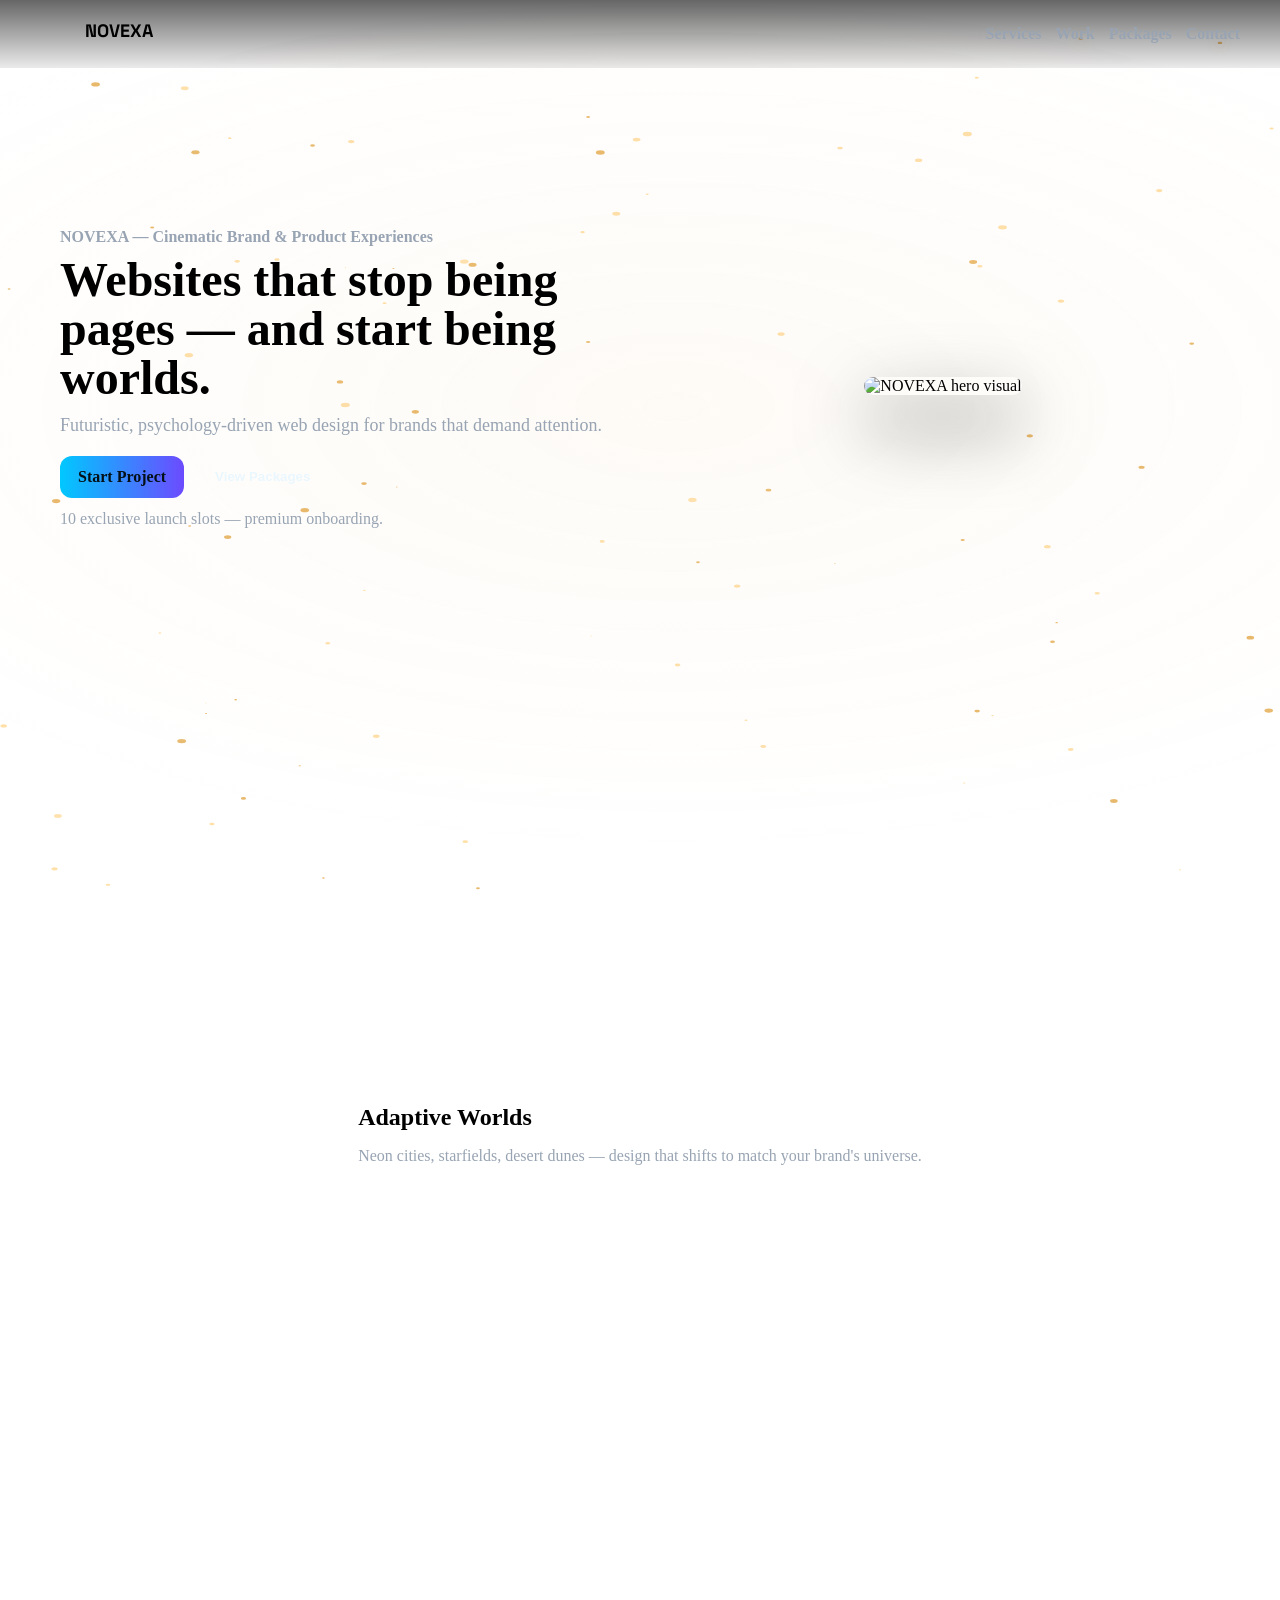
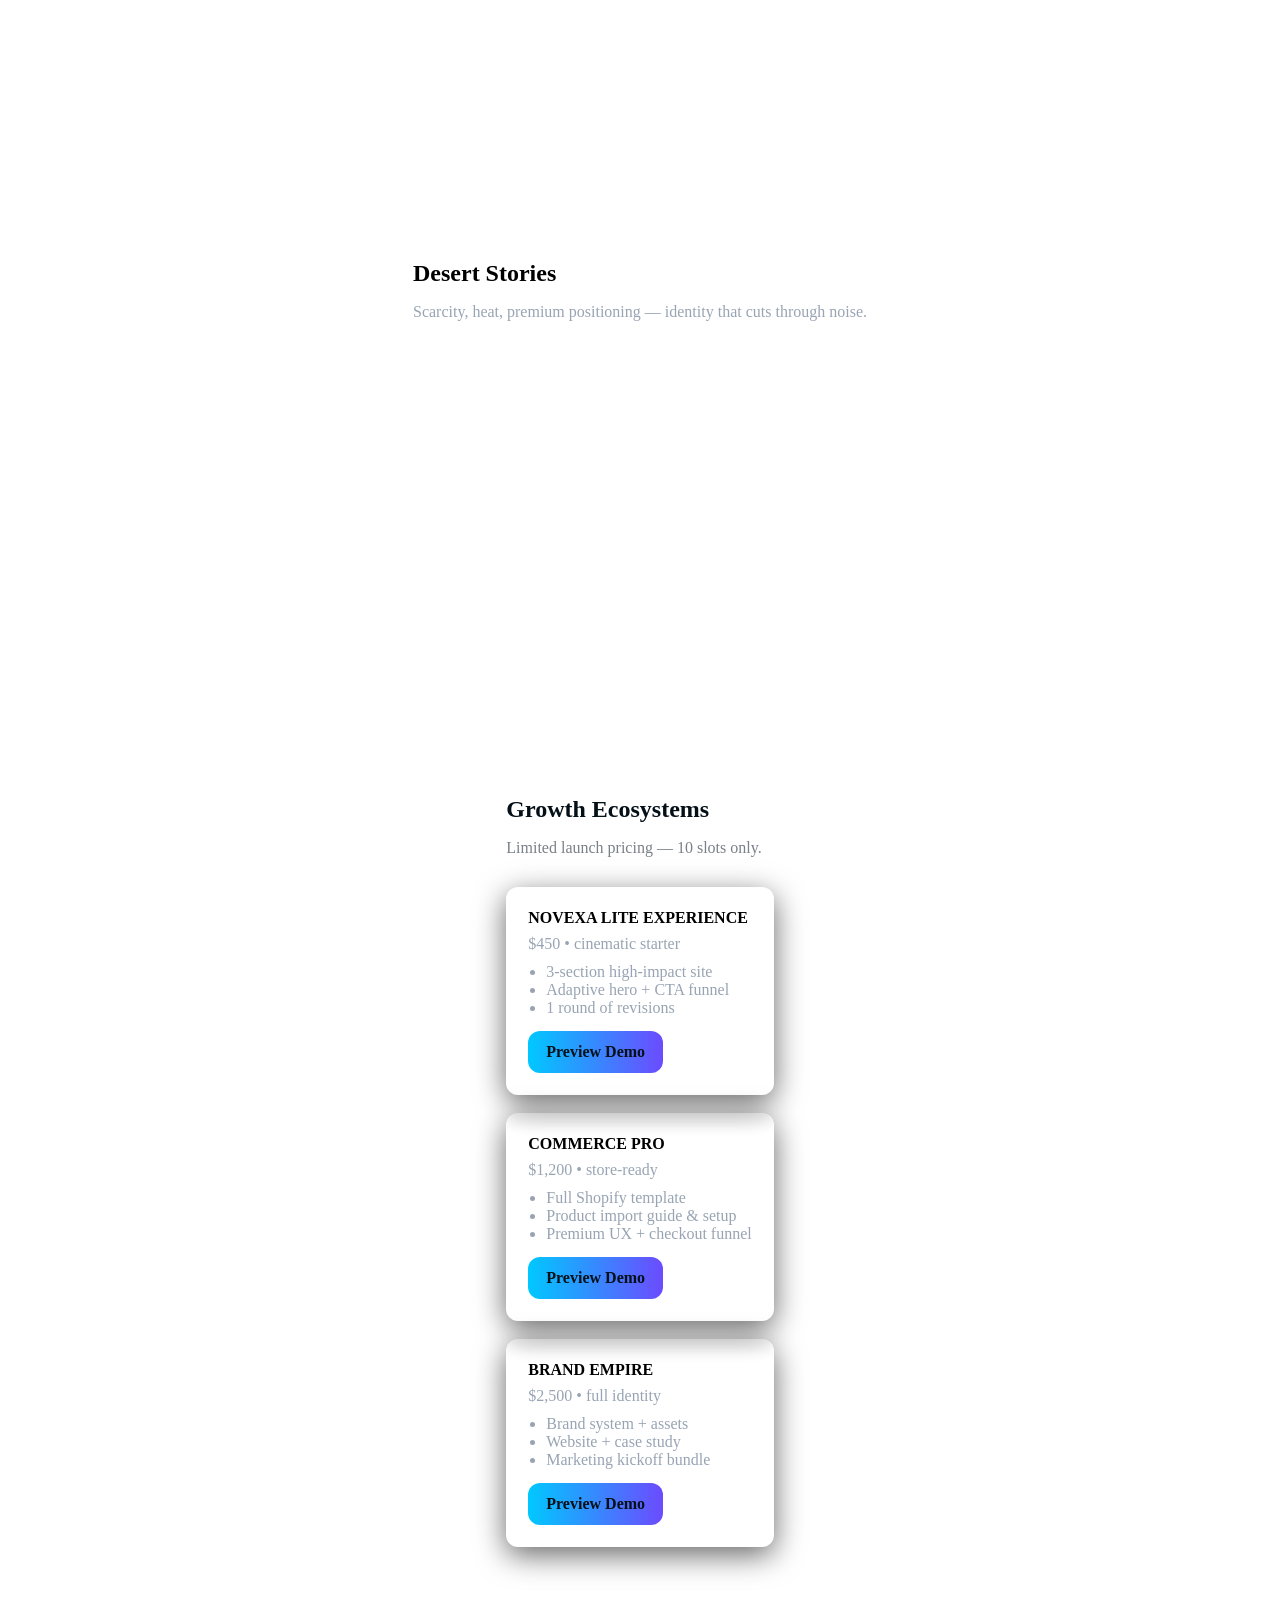
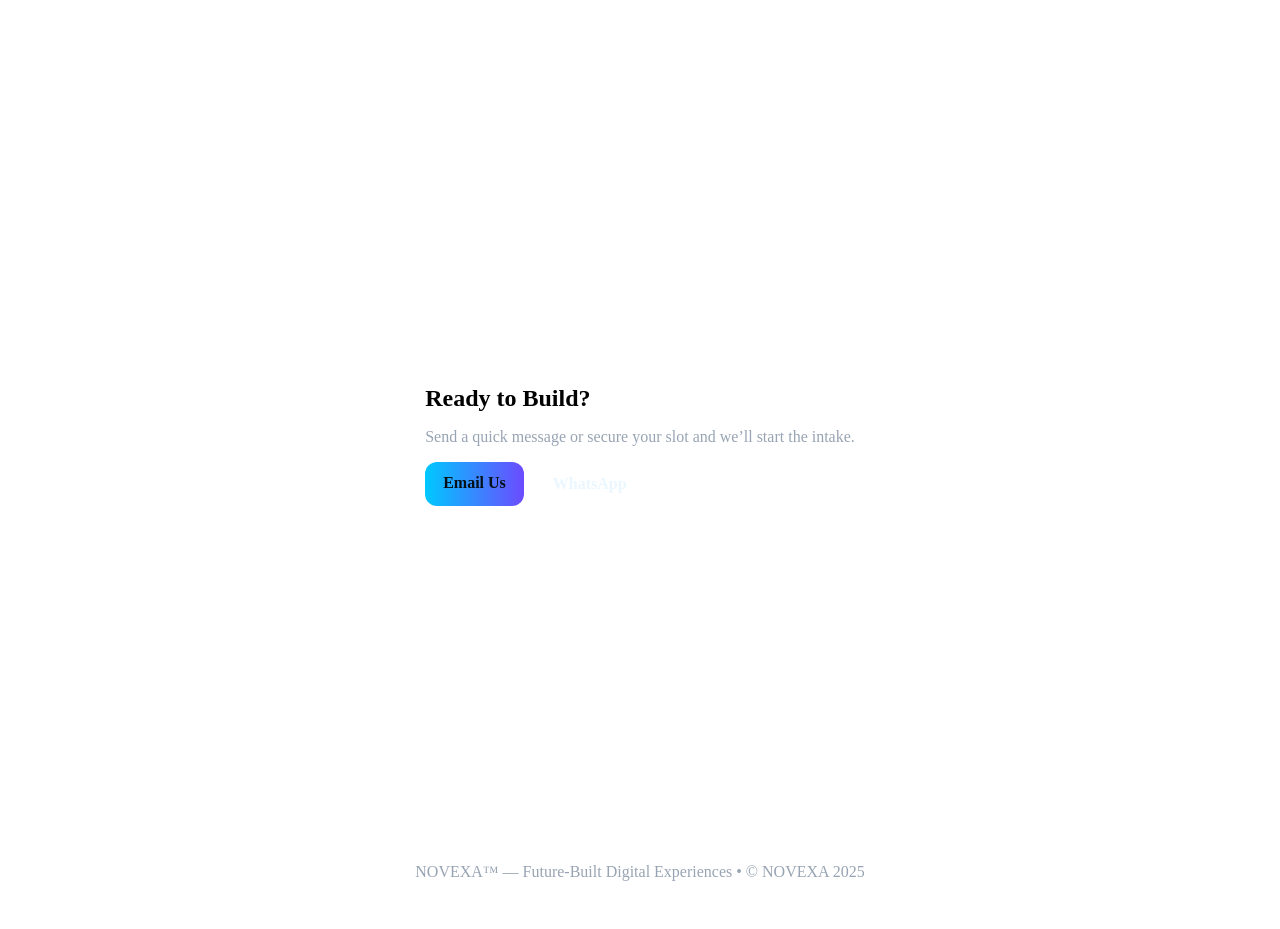
==== commit 8a7d9c2a: "Update index.html" ====
--- a/index.html
+++ b/index.html
@@ -19,7 +19,9 @@
   --accent1:#00C8FF; --accent2:#6C4BFF; --gold:#E8B86A;
   --max-width:1200px; --dur:420ms;
 }
-*{box-sizing:border-box}
+*{box-sizing:border-box}<link rel="stylesheet" href="global.css">
+<script defer src="theme-switcher.js"></script>
+<script defer src="interactions.js"></script>
 html,body{height:100%;margin:0;padding:0;background:var(--bg);color:var(--text);font-family:Inter,system-ui,-apple-system,Segoe UI,Arial}
 a{color:inherit;text-decoration:none}
 .container{max-width:var(--max-width);margin:0 auto;padding:0 20px}
--- a/global.css
+++ b/global.css
@@ -0,0 +1,45 @@
+:root{--nov-bg:#040406;--nov-text:#EAF7FF;--nov-muted:#98A4B3;--nov-accent1:#00C8FF;--nov-accent2:#6C4BFF;--nov-gold:#E8B86A;--max-w:1200px;--dur:420ms;--morph:.8s}
+*{box-sizing:border-box}html,body{height:100%;margin:0;padding:0;background:var(--nov-bg);color:var(--nov-text);font-family:Inter,system-ui,-apple-system,Segoe UI,Arial;overflow:auto;-webkit-font-smoothing:antialiased}a{color:inherit;text-decoration:none}img{max-width:100%;height:auto;display:block}button,select,input,textarea{font-family:inherit}/* container */
+.container{max-width:var(--max-w);margin:0 auto;padding:0 20px}
+/* header */
+.site-header{position:fixed;top:0;left:0;right:0;z-index:140;background:linear-gradient(180deg,rgba(0,0,0,0.56),rgba(0,0,0,0.04));backdrop-filter:blur(6px);padding:12px 20px}
+.header-inner{display:flex;align-items:center;justify-content:space-between;gap:12px;max-width:var(--max-w);margin:0 auto}
+#novexa-logo{width:150px;cursor:pointer}
+.nav-links{display:flex;gap:14px;align-items:center}
+.nav-links a{color:var(--nov-muted);font-weight:600}
+/* sections */
+.section{min-height:100vh;padding:120px 0;position:relative;overflow:hidden;display:flex;align-items:center}
+.hero-stage{display:flex;gap:28px;align-items:center;justify-content:space-between}
+.hero-left{flex:1;z-index:6;padding-right:24px}
+.hero-right{flex:1;display:flex;justify-content:center;align-items:center;z-index:6}
+.kicker{color:var(--nov-muted);font-weight:600;margin-bottom:10px}
+.hero-title{font-size:48px;line-height:1.02;margin:0 0 12px;font-weight:800}
+.hero-sub{color:var(--nov-muted);margin:0 0 20px;font-size:18px}
+/* buttons */
+.btn{display:inline-block;padding:12px 18px;border-radius:12px;font-weight:700;border:none}
+.btn-primary{background:linear-gradient(90deg,var(--nov-accent1),var(--nov-accent2));color:#041017}
+.btn-outline{background:transparent;border:1px solid rgba(255,255,255,0.06);color:var(--nov-text)}
+/* canvas overlay */
+#sceneCanvas{position:fixed;inset:0;z-index:2;pointer-events:none;mix-blend-mode:screen}
+.overlay-glow{position:fixed;inset:0;z-index:3;pointer-events:none;opacity:1;transition:background var(--morph) ease-in-out}
+/* grids & cards */
+.pricing-grid{display:grid;grid-template-columns:repeat(auto-fit,minmax(240px,1fr));gap:18px;margin-top:30px}
+.pkg{background:rgba(255,255,255,0.02);padding:22px;border-radius:12px;backdrop-filter:blur(6px);box-shadow:0 8px 30px rgba(0,0,0,0.6);transition:transform var(--dur)}
+.pkg:hover{transform:translateY(-8px)}
+.pkg h4{margin:0 0 6px;font-size:16px}
+.demo-modal{display:none;position:fixed;inset:0;z-index:200;align-items:center;justify-content:center;padding:20px}
+.demo-card{width:min(980px,96%);max-height:86vh;background:#041018;border-radius:14px;padding:18px;overflow:auto;box-shadow:0 30px 80px rgba(0,0,0,0.7)}
+/* general content */
+h1,h2,h3{margin:0 0 12px}
+p{margin:0 0 12px;color:var(--nov-muted)}
+footer{padding:40px 0;color:var(--nov-muted);text-align:center;position:relative;z-index:10}
+/* responsive tweaks */
+@media (max-width:900px){.hero-stage{flex-direction:column-reverse;gap:24px}.hero-title{font-size:28px;text-align:center}.site-header{padding:10px}.section{padding:80px 0}}
+/* theme helpers (body[data-theme=...]) */
+body[data-theme="cyberpunk"]{--accentA:#6C4BFF;--accentB:#00C8FF}
+body[data-theme="space"]{--accentA:#6EE7FF;--accentB:#8A6CFF}
+body[data-theme="desert"]{--accentA:#FFB36B;--accentB:#FFD7A8}
+body[data-theme="jungle"]{--accentA:#2EE07E;--accentB:#0EBE7A}
+/* small utility */
+.hidden{display:none!important}
+.show{display:block!important}
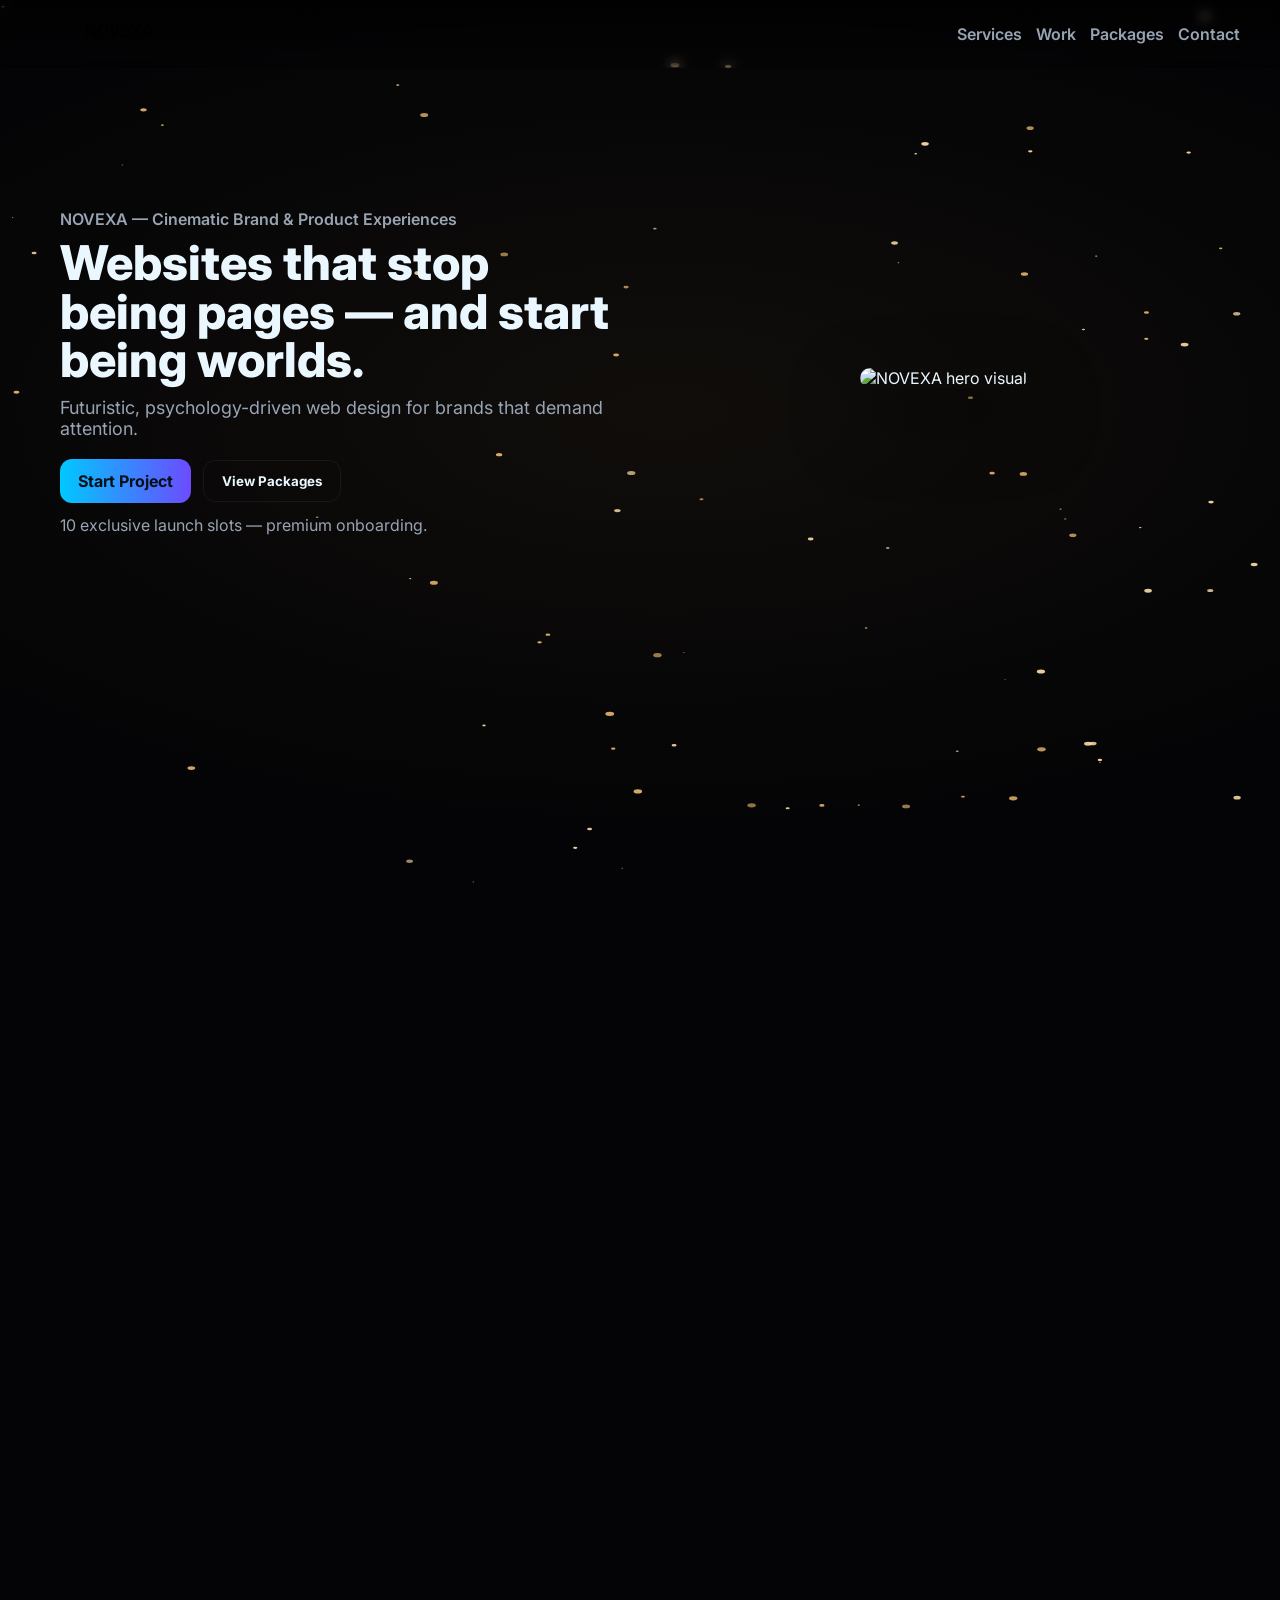
==== commit 20a0f14b: "Update index.html" ====
--- a/index.html
+++ b/index.html
@@ -557,5 +557,7 @@
 
 })();
 </script>
-</body>
+<link rel="stylesheet" href="global.css">
+<script defer src="theme-switcher.js"></script>
+<script defer src="interactions.js"></script></body>
 </html>
